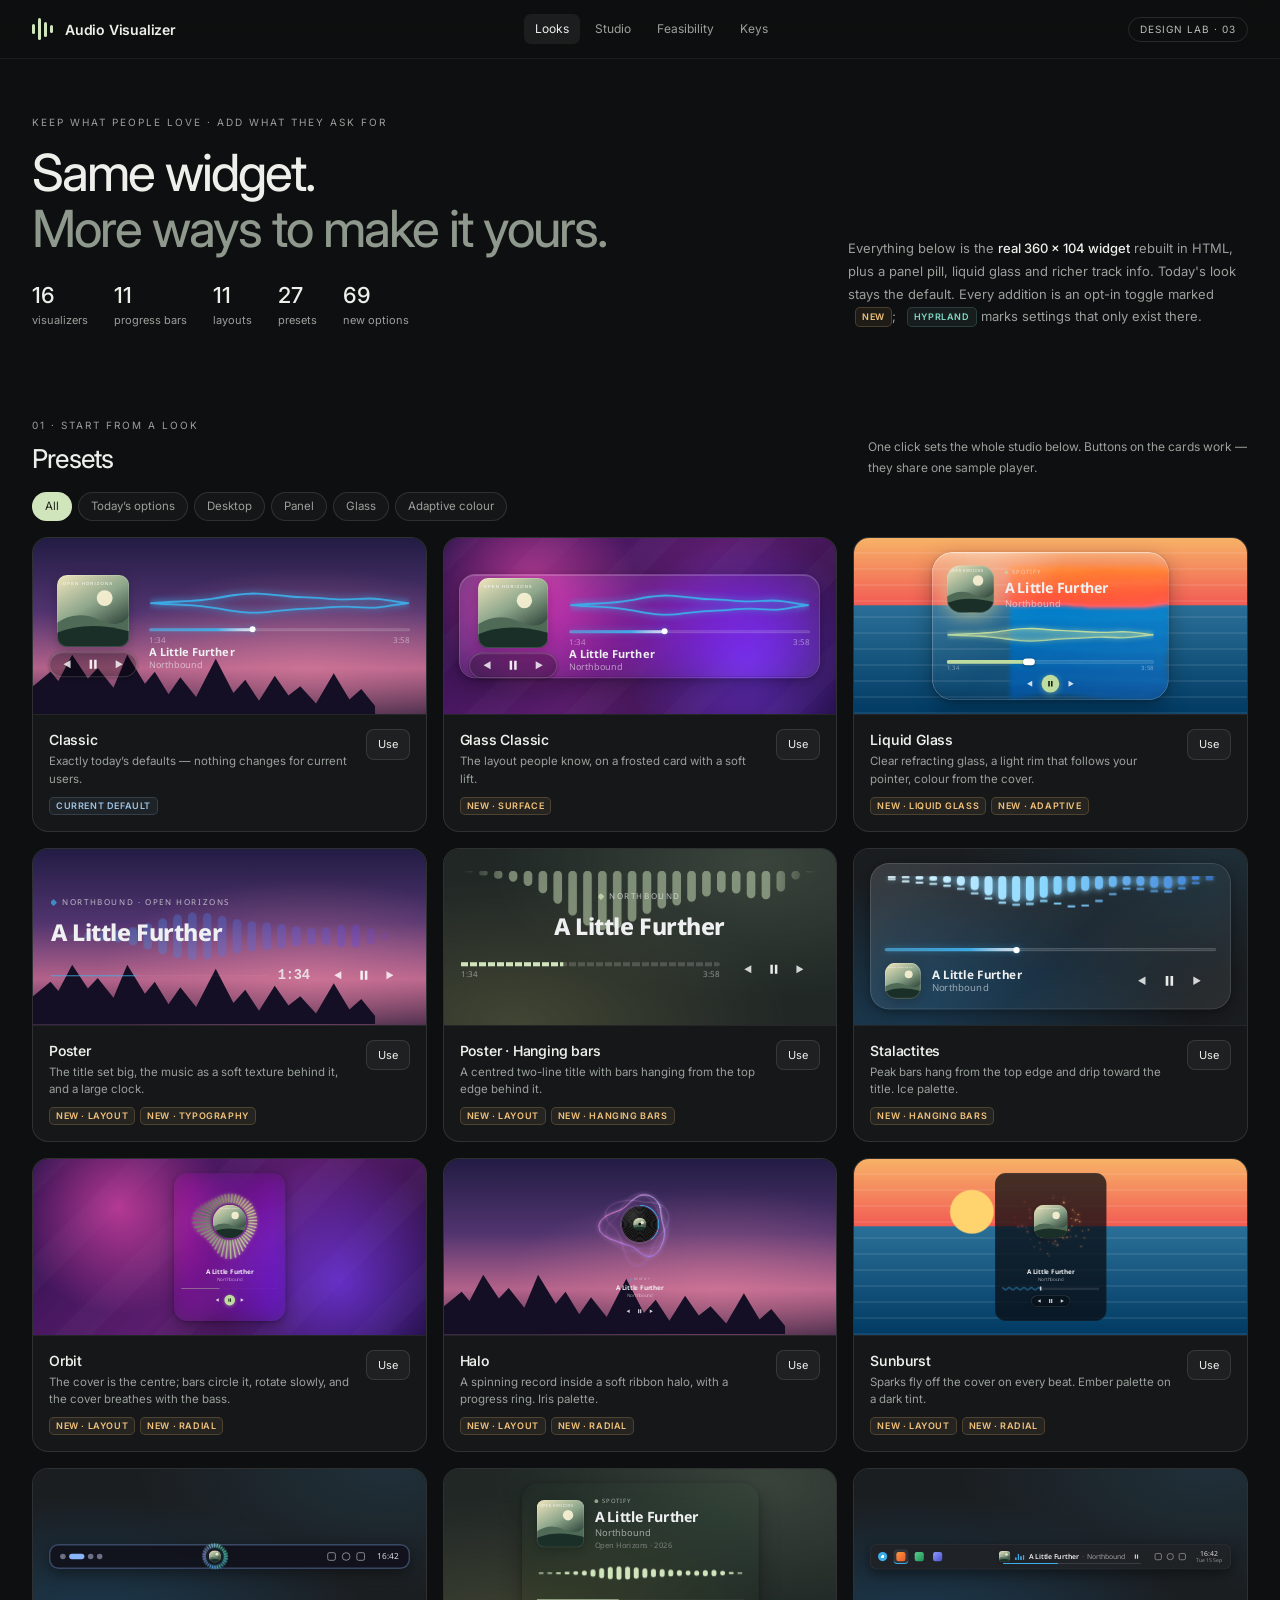
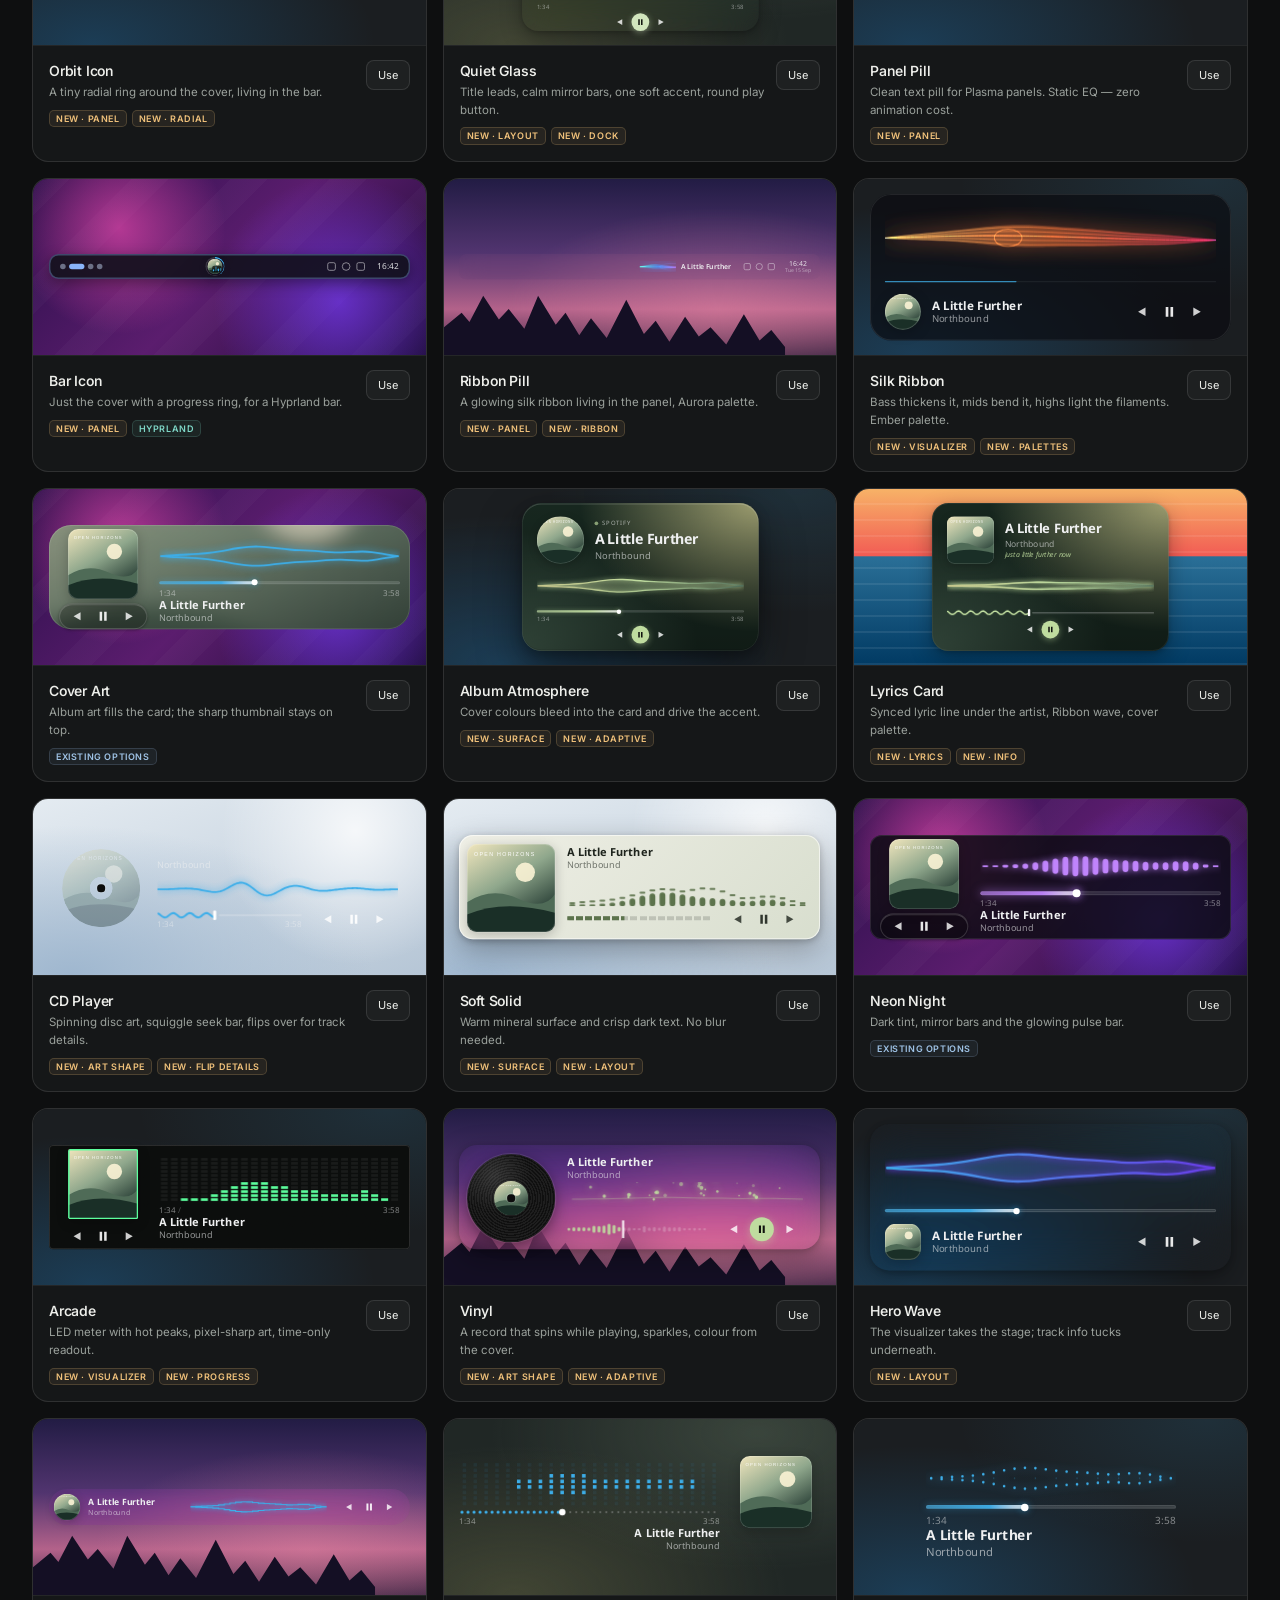
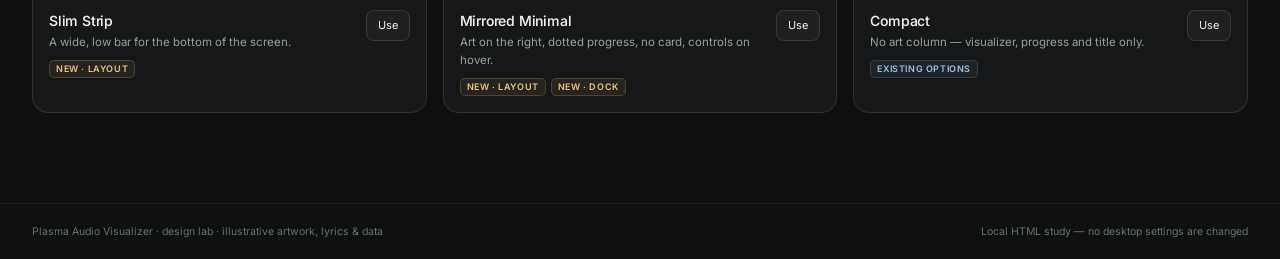
==== docs/index.html @ b2369cf4 "init redesign" ====
<!doctype html>
<html lang="en">
<head>
<meta charset="utf-8">
<meta name="viewport" content="width=device-width, initial-scale=1">
<title>Audio Visualizer — Design Lab</title>
<link rel="preconnect" href="https://fonts.googleapis.com">
<link href="https://fonts.googleapis.com/css2?family=Inter:wght@400;500;600;700&family=Noto+Sans:ital,wght@0,400;0,700;1,400&display=swap" rel="stylesheet">
<style>
:root{
  color-scheme:dark;
  --bg:#0e0f10;--panel:#151718;--sunk:#0f1112;
  --line:#ffffff10;--line2:#ffffff1c;--text:#eeefeb;--muted:#9aa09b;--dim:#6c736d;
  --brand:#d1e5bd;--brand-ink:#1f271a;--new:#f1c27b;--idea:#b9a4ff;
}
*{box-sizing:border-box}
[hidden]{display:none!important}
html{scroll-behavior:smooth}
body{margin:0;background:var(--bg);color:var(--text);font:14px/1.5 Inter,"Segoe UI",system-ui,sans-serif;-webkit-font-smoothing:antialiased}
button,input,select{font:inherit;color:inherit}
button{cursor:pointer}
:focus-visible{outline:2px solid var(--brand);outline-offset:3px}

/* ─── page chrome ─── */
header{position:sticky;top:0;z-index:50;backdrop-filter:blur(14px);background:#0e0f10cc;border-bottom:1px solid var(--line)}
.hwrap{max-width:1440px;margin:auto;padding:14px 32px;display:flex;align-items:center;justify-content:space-between;gap:16px}
.brand{display:flex;align-items:center;gap:12px;font-weight:600;letter-spacing:-.2px}
.mark{display:flex;align-items:center;gap:3px;height:22px}.mark i{width:3px;border-radius:3px;background:var(--brand);animation:mk 1.4s ease-in-out infinite}
.mark i:nth-child(1){height:10px}.mark i:nth-child(2){height:22px;animation-delay:-.3s}.mark i:nth-child(3){height:15px;animation-delay:-.6s}.mark i:nth-child(4){height:8px;animation-delay:-.9s}
@keyframes mk{50%{transform:scaleY(.55)}}
nav.jump{display:flex;gap:4px}
nav.jump a{color:var(--muted);text-decoration:none;font-size:12px;padding:6px 11px;border-radius:7px}
nav.jump a:hover{color:var(--text);background:#ffffff08}
nav.jump a[aria-current=page]{color:var(--text);background:#ffffff10}
.draft{border:1px solid var(--line2);border-radius:20px;padding:4px 11px;color:#b9beb9;font-size:10px;letter-spacing:1px;white-space:nowrap}
main{max-width:1440px;margin:auto;padding:0 32px 40px}
.eyebrow{font-size:10px;letter-spacing:2px;text-transform:uppercase;color:var(--muted)}
.intro{display:flex;justify-content:space-between;align-items:end;gap:40px;padding:56px 0 34px}
h1{font-size:clamp(32px,4vw,52px);font-weight:450;letter-spacing:-2px;line-height:1.1;margin:14px 0 0}
h1 span{color:#8f988c}
.intro p{max-width:400px;color:var(--muted);margin:0;line-height:1.75;font-size:13px}
.intro p b{color:var(--text);font-weight:500}
.stats{display:flex;gap:26px;margin-top:22px;flex-wrap:wrap}
.stats div{font-size:11px;color:var(--muted)}.stats b{display:block;font-size:22px;font-weight:500;color:var(--text);letter-spacing:-.5px}
.sh{display:flex;justify-content:space-between;align-items:end;gap:24px;margin:56px 0 20px}
.sh h2{font-size:26px;font-weight:450;letter-spacing:-.8px;margin:6px 0 0}
.sh p{font-size:12px;color:var(--muted);max-width:380px;margin:0;line-height:1.7}
.new{display:inline-flex;align-items:center;margin-left:7px;padding:1px 6px;border-radius:5px;font-size:9px;font-weight:600;letter-spacing:.6px;text-transform:uppercase;color:var(--new);background:#f1c27b14;border:1px solid #f1c27b33;vertical-align:1px;white-space:nowrap}
.exist{color:#9fc3e6;background:#9fc3e612;border-color:#9fc3e62e}
.hypr{color:#7fd8c8;background:#7fd8c812;border-color:#7fd8c82e}

/* ─── backdrops ─── */
.bd{position:absolute;inset:0;z-index:0;transition:background .4s}
.bd-dusk{background:
  url("data:image/svg+xml,%3Csvg xmlns='http://www.w3.org/2000/svg' viewBox='0 0 400 120' preserveAspectRatio='none'%3E%3Cpath fill='%23140f24' d='M0 120V78l18-22 8 14 14-40 16 36 10-16 16 30 14-50 18 44 10-18 14 34 12-26 16 30 20-58 18 52 12-20 14 32 16-38 14 30 12-14 16 26 18-46 16 40 12-16 14 26V120z'/%3E%3C/svg%3E") bottom/100% 45% no-repeat,
  radial-gradient(ellipse at 70% 75%,#f08aa566,transparent 55%),
  linear-gradient(180deg,#221c44 0%,#51346f 42%,#b3628a 74%,#3b2544 100%)}
.bd-neon{background:radial-gradient(circle at 22% 28%,#ff4fb899,transparent 32%),radial-gradient(circle at 78% 70%,#7a3cffaa,transparent 38%),repeating-linear-gradient(135deg,#ffffff06 0 26px,transparent 26px 70px),linear-gradient(135deg,#2a0f4a,#5b1d6e 50%,#1b0b33)}
.bd-breeze{background:radial-gradient(ellipse at 15% 100%,#1d99f340,transparent 60%),radial-gradient(ellipse at 90% 0%,#3daee91f,transparent 50%),#1b1e21}
.bd-olive{background:radial-gradient(ellipse at 18% 100%,#6c6c4670,transparent 60%),radial-gradient(ellipse at 80% 8%,#64756160,transparent 60%),#202725}
.bd-day{background:radial-gradient(circle at 82% 18%,#ffffffcc,transparent 38%),radial-gradient(ellipse at 10% 100%,#9fb7cf,transparent 60%),linear-gradient(160deg,#e4ebf1,#b6c6d6)}
.bd-sea{background:
  radial-gradient(circle at 30% 30%,#ffd36e 0 7%,transparent 7.5%),
  repeating-linear-gradient(0deg,#ffffff14 0 2px,transparent 2px 16px),
  linear-gradient(180deg,#f7b267 0%,#f25c54 38%,#2a6f97 38.5%,#013a63 100%)}

/* ─── presets ─── */
.filters{display:flex;gap:6px;flex-wrap:wrap;margin:-6px 0 16px}
.filters button{background:#ffffff08;border:1px solid var(--line2);border-radius:20px;padding:5px 12px;font-size:11.5px;color:var(--muted)}
.filters button[aria-pressed=true]{background:var(--brand);color:var(--brand-ink);border-color:transparent}
.presets{display:grid;grid-template-columns:repeat(auto-fill,minmax(300px,1fr));gap:16px}
.pcard{position:relative;border:1px solid var(--line2);border-radius:16px;overflow:hidden;background:var(--panel);transition:transform .2s,border-color .2s,box-shadow .2s}
.pcard:hover{transform:translateY(-2px);border-color:#ffffff30;box-shadow:0 18px 40px #0006}
.pcard.active{border-color:#d1e5bd80;box-shadow:0 0 0 3px #d1e5bd1a}
.pcard .pv{position:relative;height:176px;display:grid;place-items:center;overflow:hidden;cursor:pointer}
.pcard .pv .fit{position:relative;z-index:1}
.pcard .meta{padding:14px 16px 16px;display:flex;justify-content:space-between;gap:12px;align-items:start;border-top:1px solid var(--line)}
.pcard h3{margin:0;font-size:14px;font-weight:550;letter-spacing:-.2px}
.pcard p{margin:3px 0 8px;font-size:11.5px;color:var(--muted);line-height:1.55}
.pcard .tags{display:flex;gap:5px;flex-wrap:wrap}.pcard .tags .new{margin:0}
.use{flex-shrink:0;background:#ffffff0a;border:1px solid var(--line2);border-radius:8px;padding:6px 11px;font-size:11px;color:var(--text)}
.use:hover,.pcard.active .use{background:var(--brand);color:var(--brand-ink);border-color:transparent}

/* ─── studio ─── */
.studio{display:grid;grid-template-columns:minmax(380px,580px) minmax(0,1fr);gap:20px;align-items:start}
.panel{border:1px solid var(--line2);border-radius:18px;background:linear-gradient(180deg,#17191a,#131516);overflow:hidden}
.phead{padding:16px 18px 0;display:flex;gap:10px;align-items:center}
.search{flex:1;display:flex;align-items:center;gap:8px;background:var(--sunk);border:1px solid var(--line2);border-radius:10px;padding:0 11px;height:36px;color:var(--dim)}
.search svg{width:14px;height:14px;fill:none;stroke:currentColor;stroke-width:2}
.search input{flex:1;background:none;border:0;outline:0;font-size:12.5px;color:var(--text);min-width:0}
.search kbd{font:10px Inter,sans-serif;border:1px solid var(--line2);border-radius:4px;padding:1px 5px;color:var(--dim)}
.ghost{background:none;border:1px solid var(--line2);border-radius:10px;height:36px;padding:0 12px;font-size:11.5px;color:var(--muted);white-space:nowrap}
.ghost:hover{color:var(--text);background:#ffffff08}
.tabs{display:flex;gap:2px;padding:12px 12px 0;overflow-x:auto;overflow-y:hidden;border-bottom:1px solid var(--line);scrollbar-width:none;-webkit-mask-image:linear-gradient(90deg,#000 88%,transparent)}
.tabs::-webkit-scrollbar{display:none}
.tabs button{position:relative;display:flex;align-items:center;gap:6px;background:none;border:0;padding:10px 10px 12px;font-size:12.5px;color:var(--muted);white-space:nowrap}
.tabs button svg{width:15px;height:15px;fill:none;stroke:currentColor;stroke-width:1.7;stroke-linecap:round;stroke-linejoin:round}
.tabs button[aria-selected=true]{color:var(--text)}
.tabs button[aria-selected=true]:after{content:"";position:absolute;left:8px;right:8px;bottom:-1px;height:2px;border-radius:2px;background:var(--brand)}
.tabs .dot{width:5px;height:5px;border-radius:50%;background:var(--new);opacity:.85}
.pbody{padding:6px 18px 22px}
.sec{margin-top:18px}
.sec>h4{margin:0 0 8px;font-size:11px;font-weight:600;letter-spacing:1.2px;text-transform:uppercase;color:#aeb5ad}
.card{border:1px solid var(--line);border-radius:14px;background:#ffffff04;padding:2px 14px}
.row{display:flex;align-items:center;justify-content:space-between;gap:10px 18px;flex-wrap:wrap;padding:13px 0;border-top:1px solid var(--line)}
.row.first{border-top:0}
.row.full{display:block}
.row.full .rh{margin-bottom:11px}
.row.disabled{opacity:.4;pointer-events:none}
.rh{flex:1 1 190px;min-width:0}
.rt{font-size:12.5px;font-weight:500}
.rd{font-size:11px;color:var(--muted);margin-top:2px;line-height:1.5}
.rc{flex-shrink:0;display:flex;align-items:center;gap:8px;flex-wrap:wrap;justify-content:flex-end}
.switch{appearance:none;width:36px;height:21px;border-radius:21px;background:#3a3e3b;position:relative;cursor:pointer;flex-shrink:0;margin:0;transition:background .2s;box-shadow:inset 0 1px 2px #0006}
.switch:checked{background:linear-gradient(180deg,#d7eac4,#b8d29f)}
.switch:before{content:"";position:absolute;width:15px;height:15px;left:3px;top:3px;border-radius:50%;background:#f3f5f0;box-shadow:0 1px 3px #0007;transition:transform .2s cubic-bezier(.3,1.4,.6,1)}
.switch:checked:before{transform:translateX(15px);background:#1f271a}
.range{display:flex;align-items:center;gap:10px}
.range input{appearance:none;width:168px;height:4px;border-radius:4px;margin:0;background:linear-gradient(90deg,var(--brand) var(--f,50%),#ffffff1a var(--f,50%));cursor:pointer}
.range input::-webkit-slider-thumb{appearance:none;width:15px;height:15px;border-radius:50%;background:#f4f6f1;box-shadow:0 1px 4px #0008,0 0 0 4px #d1e5bd1f}
.range input::-moz-range-thumb{width:15px;height:15px;border:0;border-radius:50%;background:#f4f6f1;box-shadow:0 1px 4px #0008,0 0 0 4px #d1e5bd1f}
.range output{min-width:54px;text-align:center;font-size:11px;padding:3px 7px;border-radius:6px;background:#ffffff08;border:1px solid var(--line);font-variant-numeric:tabular-nums;color:#cfd6cb}
.seg{display:inline-flex;flex-wrap:wrap;gap:2px;background:var(--sunk);border:1px solid var(--line2);padding:3px;border-radius:9px}
.seg button{background:none;border:0;border-radius:6px;padding:5px 10px;font-size:11.5px;color:var(--muted);white-space:nowrap;display:flex;align-items:center;gap:5px}
.seg button[aria-pressed=true]{background:#2d322b;color:#e6efdf;box-shadow:0 1px 4px #0005,inset 0 1px #ffffff0d}
.seg .new{margin-left:2px;padding:0 4px;font-size:8px}
.chips{display:flex;flex-wrap:wrap;gap:6px}
.chips button{background:var(--sunk);border:1px solid var(--line2);border-radius:20px;padding:5px 11px;font-size:11.5px;color:var(--muted)}
.chips button[aria-pressed=true]{border-color:#d1e5bd88;color:var(--text);background:#1b2019}
.chips button[aria-pressed=true]:before{content:"✓ ";color:var(--brand)}
select.sel{background:var(--sunk);border:1px solid var(--line2);border-radius:8px;padding:7px 10px;font-size:12px;min-width:170px}
.tiles{display:grid;grid-template-columns:repeat(auto-fill,minmax(var(--tw,112px),1fr));gap:8px}
.tile{position:relative;background:var(--sunk);border:1px solid var(--line2);border-radius:12px;padding:6px;text-align:left;color:var(--muted);transition:border-color .15s,transform .15s,background .15s}
.tile:hover{border-color:#ffffff33;transform:translateY(-1px)}
.tile[aria-pressed=true]{border-color:#d1e5bd99;color:var(--text);background:linear-gradient(180deg,#1b2019,#121412);box-shadow:0 0 0 3px #d1e5bd14}
.tile .tpv{position:relative;display:grid;place-items:center;height:50px;border-radius:8px;overflow:hidden;background:radial-gradient(ellipse at 50% 120%,#ffffff0d,transparent 70%),#0a0b0c;margin-bottom:6px}
.tile .tpv>canvas{width:88%;height:36px;display:block}
.tile .tl{display:flex;align-items:center;justify-content:space-between;gap:4px;font-size:11px;padding:0 3px 2px;line-height:1.3}
.tile .tl .new{margin:0;padding:0 4px;font-size:8px}
.tile .tpv svg.diag{width:70%;height:auto}
.diag .f{fill:currentColor;opacity:.85}.diag .f2{fill:currentColor;opacity:.35}.diag .o{fill:none;stroke:currentColor;stroke-width:1.2;opacity:.6}.diag .s{fill:none;stroke:var(--brand);stroke-width:1.6;stroke-linecap:round}
.tile .tpv .pbwrap{width:82%;color:var(--text)}
.tile .tpv .w{position:relative}
.swatches{display:flex;flex-wrap:wrap;gap:7px;align-items:center}
.sw{width:22px;height:22px;border-radius:50%;border:0;padding:0;box-shadow:inset 0 0 0 1px #ffffff26}
.sw[aria-pressed=true]{box-shadow:0 0 0 2px var(--bg),0 0 0 4px #e9efe4}
.swc{position:relative;width:22px;height:22px;border-radius:50%;background:conic-gradient(#f55,#fd5,#5f8,#5df,#85f,#f5c,#f55);overflow:hidden;box-shadow:inset 0 0 0 1px #ffffff40}
.swc input{position:absolute;inset:-6px;opacity:0;cursor:pointer}
.sp{width:74%;height:34px;border-radius:9px;display:block;position:relative;overflow:hidden;border:1px solid #ffffff1f}
.sp-color{background:#0a0b10e6}
.sp-art{background:var(--cover) center/cover}.sp-art:after{content:"";position:absolute;inset:0;backdrop-filter:blur(3px);background:#0005}
.sp-glass{background:linear-gradient(135deg,#ffffff30,#ffffff08 60%,#ffffff14);box-shadow:inset 0 1px #ffffff30}
.sp-liquid{border:0;background:linear-gradient(135deg,#ffffff22,#ffffff05 50%,#ffffff18);box-shadow:inset 0 1px #ffffffaa,inset 0 -1px #ffffff40,inset 1px 0 #ffffff50,inset 0 8px 14px -8px #ffffff60}
.sp-solid{background:linear-gradient(135deg,#eeeee4,#d9dfcf)}
.sp-atmosphere{background:radial-gradient(120% 140% at 100% 0%,#ff3d8baa,transparent 60%),radial-gradient(120% 120% at 0 100%,#5b2cffaa,transparent 60%),#120b2e}
.tpv.onbd{background:linear-gradient(135deg,#5b1d6e,#b3628a)}
.note{display:flex;gap:10px;padding:12px 13px;border-radius:12px;background:#b9a4ff0d;border:1px solid #b9a4ff26;font-size:11.5px;line-height:1.6;color:#cfc6ee}
.note b{color:#fff;font-weight:550}
.note .ok{color:#8fe39a}.note .warn{color:#f1c27b}.note .no{color:#ff8a8a}
.note>i{font-style:normal;font-size:14px}
.note code{font:10.5px ui-monospace,monospace;background:#0006;padding:1px 5px;border-radius:4px}
.plat{display:grid;gap:8px}
.plat>div{display:grid;grid-template-columns:74px 1fr;gap:10px}
.plat span.k{font-size:10px;letter-spacing:1px;text-transform:uppercase;color:#a99bdc;padding-top:2px}
.monitor{position:relative;width:100%;aspect-ratio:16/9;max-width:340px;border-radius:10px;border:6px solid #2a2d2f;border-bottom-width:10px;background:linear-gradient(160deg,#3a2f5e,#b3628a);overflow:hidden}
.monitor .anch{position:absolute;inset:8px;display:grid;grid-template-columns:repeat(3,1fr);grid-template-rows:repeat(3,1fr);gap:4px}
.monitor .anch button{border:1px dashed #ffffff30;background:none;border-radius:6px;display:grid;place-items:center;padding:0}
.monitor .anch button span{width:46%;height:24%;border-radius:4px;background:#ffffff26}
.monitor .anch button[aria-pressed=true]{border-style:solid;border-color:#fff}
.monitor .anch button[aria-pressed=true] span{background:#fff;box-shadow:0 0 10px #fff8}
.diagcard{display:grid;gap:8px}
.check{display:flex;align-items:center;gap:10px;font-size:12px;padding:7px 0;color:var(--muted)}
.check i{width:18px;height:18px;border-radius:50%;display:grid;place-items:center;font-style:normal;font-size:10px;background:#ffffff0d;flex-shrink:0}
.check.ok i{background:#7fd18a22;color:#8fe39a}
.check.ok{color:var(--text)}
.check code{margin-left:auto;font:10.5px ui-monospace,monospace;color:var(--dim)}
.status{display:flex;align-items:center;gap:12px;padding:6px 0 12px}
.livedot{width:10px;height:10px;border-radius:50%;background:#8fe39a;animation:pl 2s infinite;flex-shrink:0}
@keyframes pl{0%{box-shadow:0 0 0 0 #8fe39a88}70%{box-shadow:0 0 0 8px #8fe39a00}100%{box-shadow:0 0 0 0 #8fe39a00}}
.status b{font-weight:500;font-size:12.5px;display:block}.status span{font-size:11px;color:var(--muted)}
.status .ghost{margin-left:auto;height:30px}
.empty-search{padding:30px 0;text-align:center;color:var(--dim);font-size:12px}

/* stage */
.stagecol{position:sticky;top:72px;display:grid;gap:14px}
.stage{position:relative;border:1px solid var(--line2);border-radius:18px;overflow:hidden;height:min(560px,64vh);min-height:380px;isolation:isolate}
.stage .bar{position:absolute;z-index:6;left:12px;right:12px;display:flex;justify-content:space-between;align-items:center;gap:8px;flex-wrap:wrap;pointer-events:none}
.stage .bar>*{pointer-events:auto}
.stage .bar.top{top:12px}.stage .bar.bottom{bottom:12px}
.chip{display:flex;align-items:center;gap:6px;background:#0b0c0dcc;backdrop-filter:blur(12px);border:1px solid #ffffff1f;border-radius:10px;padding:4px;font-size:11px;color:#c9cfc6}
.chip button{background:none;border:0;border-radius:7px;padding:4px 8px;font-size:11px;color:#aab1a7}
.chip button[aria-pressed=true]{background:#ffffff1a;color:#fff}
.chip .bdsw{width:20px;height:20px;padding:0;border-radius:6px;box-shadow:inset 0 0 0 1px #ffffff30;position:relative;overflow:hidden}
.chip .bdsw .bd{border-radius:6px}
.chip .bdsw[aria-pressed=true]{box-shadow:0 0 0 2px #fff}
.chip .acc{width:14px;height:14px;padding:0;border-radius:50%}
.chip .acc[aria-pressed=true]{box-shadow:0 0 0 2px #0b0c0d,0 0 0 3.5px #fff}
.chip select{background:transparent;border:0;font-size:11px;color:#e6ebe3;padding:3px 4px;outline:0}
.chip select option{background:#1a1c1e}
.chip .lbl{padding:0 4px 0 6px;color:#8a9187;font-size:10px;letter-spacing:.5px;text-transform:uppercase}
.scaler{position:absolute;z-index:2;transition:left .35s,top .35s}
.scaled{transform-origin:0 0}
.sizeinfo{font:10px ui-monospace,monospace;color:#e6ebe3b0;background:#0b0c0dcc;border:1px solid #ffffff1a;border-radius:8px;padding:5px 9px;backdrop-filter:blur(10px)}
.hint{position:absolute;z-index:5;left:50%;transform:translateX(-50%);top:54px;font-size:11px;color:#fff;background:#0009;border-radius:20px;padding:4px 11px;backdrop-filter:blur(8px);pointer-events:none;white-space:nowrap}
.lightbox{position:absolute;inset:0;z-index:8;display:grid;place-items:center;background:#000a;backdrop-filter:blur(16px);cursor:zoom-out;animation:fade .25s}
.lightbox div{width:min(58%,300px);aspect-ratio:1;border-radius:14px;background-size:cover;box-shadow:0 30px 80px #000c}
.lightbox p{position:absolute;bottom:60px;margin:0;font-size:13px;color:#fff;text-align:center}
.lightbox p span{display:block;color:#fff9;font-size:11px}
@keyframes fade{from{opacity:0}}
.caption{border:1px solid var(--line2);border-radius:16px;background:var(--panel);padding:14px 16px}
.caption .ct{display:flex;align-items:center;justify-content:space-between;gap:10px;margin-bottom:10px;flex-wrap:wrap}
.caption h3{margin:0;font-size:13px;font-weight:550}
.caption h3 span{color:var(--muted);font-weight:400}
.cfg{display:flex;flex-wrap:wrap;gap:6px;max-height:132px;overflow:auto}
.kv{display:inline-flex;align-items:center;gap:6px;font:11px ui-monospace,SFMono-Regular,monospace;background:var(--sunk);border:1px solid var(--line);border-radius:7px;padding:4px 8px;color:#cdd4c9}
.kv b{font-weight:400;color:#8f968c}
.kv.isnew{border-color:#f1c27b2e;background:#f1c27b08}.kv.isnew b{color:#e3b56d}
.kv.ishypr{border-color:#7fd8c82e;background:#7fd8c808}.kv.ishypr b{color:#7fd8c8}
.cfg .none{font-size:11.5px;color:var(--dim)}
.btnrow{display:flex;gap:6px}
.btnrow button{height:28px;font-size:11px;border-radius:8px}
.primary{background:var(--brand);color:var(--brand-ink);border:0;padding:0 12px;font-weight:550}
.legend{display:flex;gap:14px;flex-wrap:wrap;font-size:11px;color:var(--muted);margin-top:10px}

/* feasibility */
.feas{display:grid;grid-template-columns:repeat(auto-fill,minmax(320px,1fr));gap:14px}
.fcard{border:1px solid var(--line2);border-radius:14px;background:var(--panel);padding:16px}
.fcard h3{margin:0 0 4px;font-size:14px;font-weight:550}
.fcard>p{margin:0 0 12px;font-size:12px;color:var(--muted);line-height:1.6}
.fcard dl{margin:0;display:grid;gap:8px}
.fcard dt{font-size:10px;letter-spacing:1px;text-transform:uppercase;color:var(--dim);display:flex;align-items:center;gap:6px}
.fcard dd{margin:0;font-size:12px;line-height:1.6;color:#d3d9cf}
.lvl{display:inline-block;padding:0 6px;border-radius:4px;font-size:9.5px;font-weight:600;letter-spacing:.5px}
.lvl.y{background:#8fe39a1c;color:#8fe39a}.lvl.p{background:#f1c27b1c;color:#f1c27b}.lvl.n{background:#ff8a8a1c;color:#ff8a8a}
.tablewrap{overflow-x:auto;border:1px solid var(--line2);border-radius:14px;margin-top:26px}
table{width:100%;border-collapse:collapse;font-size:12px;min-width:640px}
th,td{text-align:left;padding:8px 14px;border-bottom:1px solid var(--line)}
th{font-size:10px;letter-spacing:1px;text-transform:uppercase;color:var(--dim);font-weight:500;background:#ffffff04}
td code{font:11.5px ui-monospace,monospace;color:#e3b56d}
td.m{color:var(--muted)}
tr:last-child td{border-bottom:0}
footer{border-top:1px solid var(--line);margin-top:50px;padding:20px 32px;max-width:1440px;margin-left:auto;margin-right:auto;display:flex;justify-content:space-between;gap:20px;color:#69736a;font-size:10.5px}
.toast{position:fixed;left:50%;bottom:24px;transform:translate(-50%,20px);opacity:0;background:#e9efe4;color:#1a2117;border-radius:10px;padding:9px 14px;font-size:12px;font-weight:500;transition:.25s;z-index:99;pointer-events:none;box-shadow:0 10px 30px #0008}
.toast.on{opacity:1;transform:translate(-50%,0)}

/* ═══ THE WIDGET (mirrors VisualizerView.qml) ═══ */
.w{position:relative;width:var(--W);height:var(--H);color:var(--text);font-family:"Noto Sans","Noto Sans UI",Inter,system-ui,sans-serif;border-radius:var(--r);transition:transform .3s cubic-bezier(.2,.8,.2,1),box-shadow .3s;user-select:none;--p:.38}
.w.lift:hover{transform:translateY(-3px) scale(1.01)}
.w.sh-soft{box-shadow:0 10px 30px #0000004d,0 2px 6px #00000033}
.w.sh-lifted{box-shadow:0 24px 60px #00000073,0 6px 16px #00000040}
.w .face{position:absolute;inset:0;border-radius:inherit}
.w .surf{position:absolute;inset:0;border-radius:inherit;overflow:hidden;transition:opacity .2s}
.s-color{background:var(--bgc)}
.s-glass{background:linear-gradient(135deg,#ffffff24,#ffffff08 55%,#ffffff12);backdrop-filter:blur(20px) saturate(1.5);-webkit-backdrop-filter:blur(20px) saturate(1.5)}
.s-solid{background:linear-gradient(135deg,#efefe6,#d8dece)}
.s-atmosphere{background:radial-gradient(130% 150% at 100% 0%,color-mix(in srgb,var(--p1) 75%,transparent),transparent 58%),radial-gradient(120% 130% at 0% 100%,color-mix(in srgb,var(--p2) 80%,transparent),transparent 62%),var(--p3)}
.s-atmosphere:after{content:"";position:absolute;inset:0;background:linear-gradient(180deg,#0000,#0000004d)}
.s-art .cover{position:absolute;inset:-18%;background:var(--cover) center/cover;filter:blur(var(--blur)) saturate(.85)}
.s-art .scrim{position:absolute;inset:0;background:linear-gradient(#000000b8,#000000d9,#000000fa);opacity:var(--dim)}
/* Liquid glass: blur + optional SVG refraction (Chromium) + specular rim that follows the pointer */
.s-liquid{background:linear-gradient(135deg,#ffffff1c,#ffffff04 45%,#ffffff12);backdrop-filter:blur(var(--lgb,3px)) saturate(1.8) brightness(1.06);-webkit-backdrop-filter:blur(var(--lgb,3px)) saturate(1.8) brightness(1.06)}
.s-liquid.refract{backdrop-filter:url(#lgRefract) blur(var(--lgb,3px)) saturate(1.8) brightness(1.06)}
.s-liquid.t-frost{--lgb:14px;background:linear-gradient(135deg,#ffffff2e,#ffffff10 50%,#ffffff22)}
.s-liquid.t-cover{background:linear-gradient(135deg,color-mix(in srgb,var(--p1) 38%,transparent),color-mix(in srgb,var(--p2) 22%,transparent))}
.s-liquid .spec{position:absolute;inset:0;border-radius:inherit;background:radial-gradient(180px circle at var(--mx,22%) var(--my,-10%),#ffffff59,transparent 62%);mix-blend-mode:soft-light;pointer-events:none}
.s-liquid .edge{border:0!important;box-shadow:inset 0 1px 0 #ffffff99,inset 0 -1px 0 #ffffff33,inset 1px 0 0 #ffffff40,inset -1px 0 0 #ffffff26,inset 0 10px 18px -12px #ffffff66,inset 0 -12px 22px -14px #00000040!important}
.w .edge{position:absolute;inset:0;border-radius:inherit;border:1px solid #ffffff1f;pointer-events:none}
.w .edge.hl{box-shadow:inset 0 1px #ffffff2e,inset 0 -1px #00000026}
.s-solid .edge{border-color:#ffffff99}
.w .grain{position:absolute;inset:0;border-radius:inherit;pointer-events:none;opacity:.14;mix-blend-mode:overlay;background:url("data:image/svg+xml,%3Csvg xmlns='http://www.w3.org/2000/svg' width='120' height='120'%3E%3Cfilter id='n'%3E%3CfeTurbulence type='fractalNoise' baseFrequency='.9' numOctaves='2'/%3E%3C/filter%3E%3Crect width='120' height='120' filter='url(%23n)'/%3E%3C/svg%3E")}
.w .bglow{position:absolute;inset:-1px;border-radius:inherit;pointer-events:none;box-shadow:0 0 22px 2px var(--accent),inset 0 0 0 1px var(--accent);opacity:calc(var(--bass,0)*.7)}
.w .L{position:absolute;inset:var(--pad);display:flex;gap:12px;transition:opacity .3s}
.w.dim .L{opacity:.55}
.w .col{flex-direction:column}
.w .rev{flex-direction:row-reverse}
.artcol{display:flex;flex-direction:column;align-items:center;justify-content:center;gap:4px;flex-shrink:0}
.artcol .g2{flex:2}.artcol .g1{flex:1;max-height:10px}
.maincol{flex:1;min-width:0;display:flex;flex-direction:column;justify-content:center}
.wavebox{position:relative;flex:1;min-height:0;max-height:44px;transition:opacity .4s}
.wavebox.faded{opacity:.28}
.wavebox canvas{position:absolute;inset:0;width:100%;height:100%}
.bmsg{position:absolute;inset:0;display:flex;flex-direction:column;align-items:center;justify-content:center;text-align:center;line-height:1.25}
.bmsg span{font-size:10px;opacity:.8}.bmsg code{font:9px ui-monospace,monospace;opacity:.55}

/* artwork */
.artwrap{position:relative;flex-shrink:0;width:var(--a);height:var(--a)}
.art{position:relative;width:var(--a);height:var(--a);flex-shrink:0;border-radius:10px;background:#ffffff0d var(--cover) center/cover;box-shadow:inset 0 0 0 1px #ffffff2e,0 3px 12px #00000038;transition:transform .35s cubic-bezier(.2,.8,.2,1),filter .4s,box-shadow .3s}
.art.b-none{box-shadow:0 3px 12px #00000038}
.art.b-accent{box-shadow:inset 0 0 0 1.5px var(--accent),0 3px 12px #00000038}
.art.sharp{border-radius:2px}
.art.squircle{border-radius:30%}
.art.circle{border-radius:50%}
.art.vinyl,.art.cd{border-radius:50%}
.art.vinyl{background:radial-gradient(circle at 30% 25%,#ffffff1f,transparent 40%),repeating-radial-gradient(circle,#101010 0 1.2px,#1e1e1e 1.2px 2.6px);box-shadow:0 0 0 1px #ffffff1a,0 4px 14px #0006}
.art.vinyl:before{content:"";position:absolute;inset:31%;border-radius:50%;background:var(--cover) center/cover}
.art.vinyl:after,.art.cd:after{content:"";position:absolute;left:46%;top:46%;width:8%;height:8%;border-radius:50%;background:#0c0c0c;box-shadow:0 0 0 1px #ffffff30}
.art.cd{background:radial-gradient(circle,#0000 0 17%,#ffffffcc 17.5% 19%,#0000 19.5%),conic-gradient(from 20deg,#d9e2e8,#f6c6dd,#bfe3f8,#fff3b8,#c9f0d4,#e4d2fb,#d9e2e8);box-shadow:0 0 0 1px #ffffff40,0 4px 14px #0005}
.art.cd:before{content:"";position:absolute;inset:6%;border-radius:50%;background:var(--cover) center/cover;opacity:.35;mix-blend-mode:multiply;-webkit-mask:radial-gradient(circle,#0000 0 20%,#000 21%)}
.art.spin{animation:spin 7s linear infinite}
.art.cd.spin{animation-duration:3s}
@keyframes spin{to{transform:rotate(360deg)}}
.art.glow{box-shadow:0 6px 24px color-mix(in srgb,var(--p1) 70%,transparent),inset 0 0 0 1px #ffffff2e}
.w:hover .art.tilt:not(.spin){transform:perspective(260px) rotateX(9deg) rotateY(-14deg) scale(1.05)}
.art.gray{filter:grayscale(1) brightness(.75)}
.art.reflect{-webkit-box-reflect:below 3px linear-gradient(transparent 55%,#ffffff40)}
.art.zoomable{cursor:zoom-in}
.art.empty{display:grid;place-items:center;background-image:none}
.art.empty:before,.art.empty:after{display:none}
.art.empty svg{width:42%;height:42%;fill:var(--text);opacity:.35}
.art.empty.fb-gradient{background:linear-gradient(135deg,hsl(var(--fh) 70% 60%),hsl(calc(var(--fh) + 60) 70% 35%))}
.art.empty.fb-letters{background:linear-gradient(135deg,#ffffff1f,#ffffff08)}
.art.empty b{font-size:calc(var(--a)*.36);font-weight:700;letter-spacing:-.5px;opacity:.8}
.artwrap .rg{position:absolute;inset:-4px;border-radius:14px;padding:2px;background:conic-gradient(var(--accent) calc(var(--p)*360deg),#ffffff26 0);-webkit-mask:linear-gradient(#000 0 0) content-box,linear-gradient(#000 0 0);-webkit-mask-composite:xor;mask-composite:exclude;pointer-events:none}
.artwrap.round .rg{border-radius:50%}
.artwrap.sq .rg{border-radius:32%}

/* dock */
.dock{display:flex;align-items:center;justify-content:center;gap:2px;height:26px;min-width:88px;padding:0 6px;border-radius:13px;background:var(--dock);border:1px solid #ffffff29;box-shadow:0 1px 3px #0000005a,inset 0 1px #ffffff2e;flex-shrink:0;transition:opacity .25s,transform .25s}
.dock button{width:22px;height:22px;display:grid;place-items:center;background:none;border:0;padding:0;color:var(--control);opacity:.8;transition:transform .13s cubic-bezier(.2,.8,.2,1),opacity .13s}
.dock button:hover{transform:scale(1.08);opacity:1}
.dock button:active{transform:scale(.94)}
.dock button.play{width:26px;opacity:.9}
.dock svg{width:12px;height:12px;fill:currentColor}
.dock button.xs{opacity:.45}.dock button.xs svg{width:10px;height:10px}
.dock button.xs.on{opacity:1;color:var(--accent)}
.dock.bare{background:none;border-color:transparent;box-shadow:none;min-width:0}
.dock.accent{background:none;border-color:transparent;box-shadow:none;gap:5px;min-width:0}
.dock.accent .play{width:24px;height:24px;border-radius:50%;background:var(--accent);color:#11140f;opacity:1;box-shadow:0 2px 8px color-mix(in srgb,var(--accent) 45%,transparent)}
.dock.accent .play svg{width:10px;height:10px}
.dock.hover{opacity:0;transform:translateY(3px)}
.w:hover .dock.hover{opacity:1;transform:none}
.tile .dock.hover{opacity:.55}

/* progress */
.pb{position:relative;height:18px;margin:1px 0;flex-shrink:0;cursor:pointer}
.pb.notimes{height:9px}
.pb .track{position:absolute;left:0;right:0;top:2px;height:3px;border-radius:9px;background:color-mix(in srgb,var(--text) 12%,transparent);box-shadow:inset 0 0 0 1px #ffffff1a;transition:height .15s}
.pb:hover .track{height:5px}
.pb .fill{position:absolute;left:0;top:0;bottom:0;width:calc(var(--p)*100%);border-radius:inherit;overflow:hidden;background:linear-gradient(90deg,color-mix(in srgb,var(--pg1) 62%,transparent),color-mix(in srgb,var(--pg1) 95%,transparent) 65%,color-mix(in srgb,var(--pg2) 82%,transparent));box-shadow:0 0 6px color-mix(in srgb,var(--pg1) 38%,transparent)}
.pb .sweep{position:absolute;top:0;bottom:0;width:40%;left:-40%;opacity:0;background:linear-gradient(90deg,transparent,color-mix(in srgb,var(--control) 78%,transparent),transparent)}
.pb.on .sweep{opacity:.72;animation:sweep 1.73s ease-in-out infinite}
@keyframes sweep{to{left:110%}}
.pb .knob{position:absolute;top:50%;left:clamp(0px,calc(var(--p)*100% - 3px),calc(100% - 6px));width:6px;height:6px;margin-top:-3px;border-radius:50%;background:var(--control);box-shadow:0 0 6px color-mix(in srgb,var(--pg1) 55%,transparent);transition:width .15s,height .15s}
.pb:hover .knob{width:8px;height:8px;margin-top:-4px}
.pb.on .knob{animation:kp 1.4s ease-in-out infinite}
@keyframes kp{50%{transform:scale(1.18)}}
.pb1 .track{top:4px;height:1px;box-shadow:none;background:color-mix(in srgb,var(--text) 6%,transparent)}
.pb1 .fill{background:color-mix(in srgb,var(--pg1) 75%,transparent);box-shadow:none}
.pb1 .knob,.pb1 .sweep,.pb3 .knob,.pb3 .sweep{display:none}
.pb2 .track{height:4px}.pb2:hover .track{height:6px}
.pb2 .fill{box-shadow:0 0 10px color-mix(in srgb,var(--pg1) 65%,transparent)}
.pb2 .knob{width:8px;height:8px;margin-top:-4px;box-shadow:0 0 9px var(--pg1)}
.pb3 .track{height:6px}.pb3:hover .track{height:8px}
.pb canvas{display:none;position:absolute;left:0;right:0;top:1px;height:18px;width:100%}
.pb.pb4{height:28px}.pb.pb4.notimes{height:19px}
.pb4 .track,.pb5 .track,.pb7 .track,.pb9 .track{display:none}
.pb4 canvas,.pb5 canvas,.pb7 canvas{display:block}
.pb5 canvas,.pb7 canvas{height:10px;top:0}
.pb.pb5.notimes,.pb.pb7.notimes{height:11px}
.pb6 .track{height:4px;box-shadow:none;background:repeating-linear-gradient(90deg,color-mix(in srgb,var(--text) 18%,transparent) 0 7px,transparent 7px 9px)}
.pb6 .fill{background:repeating-linear-gradient(90deg,var(--pg1) 0 7px,transparent 7px 9px);box-shadow:none;border-radius:0}
.pb6 .knob,.pb6 .sweep{display:none}
.pb8 .track{height:5px;top:3px}.pb8:hover .track{height:6px}
.pb8 .fill{background:var(--pg1);box-shadow:none}
.pb8 .sweep{display:none}
.pb8 .knob,.pb8:hover .knob{width:16px;height:9px;margin-top:-4.5px;border-radius:6px;background:#fff;box-shadow:0 1px 4px #0006,0 0 0 .5px #0002;left:clamp(0px,calc(var(--p)*100% - 8px),calc(100% - 16px));animation:none}
.pb.pb9{height:12px}
.pb9 .times{position:static;justify-content:flex-start;gap:4px;font-size:9px;opacity:.65}
.pb9 .times span:first-child:after{content:" /";opacity:.6}
.pb9.center .times{justify-content:center}
.pb .times{position:absolute;left:0;right:0;bottom:0;display:flex;justify-content:space-between;font-size:8px;line-height:1;opacity:.5;font-variant-numeric:tabular-nums}
.pb.notimes .times{display:none}
.pb.pb9.notimes .times{display:flex}

/* text */
.texts{min-width:0;display:flex;flex-direction:column}
.texts.center{text-align:center;align-items:center}
.texts.right{text-align:right;align-items:flex-end}
.tt{font-size:var(--ts);font-weight:700;line-height:1.35;white-space:nowrap;overflow:hidden;text-overflow:ellipsis;max-width:100%}
.tt.unknown{font-style:italic;opacity:.75}
.tt.idle{opacity:.55;font-weight:400}
.ta{font-size:calc(var(--ts)*.82);line-height:1.35;opacity:.6;white-space:nowrap;overflow:hidden;text-overflow:ellipsis;max-width:100%}
.ta.hint{font-style:italic}
.tal{font-size:calc(var(--ts)*.72);opacity:.4;white-space:nowrap;overflow:hidden;text-overflow:ellipsis;max-width:100%;margin-top:1px}
.ly{font-size:calc(var(--ts)*.78);font-style:italic;color:var(--accent);opacity:.9;white-space:nowrap;overflow:hidden;text-overflow:ellipsis;max-width:100%;margin-top:1px;transition:opacity .3s}
.src{display:flex;align-items:center;gap:5px;font-size:7px;letter-spacing:1.3px;text-transform:uppercase;opacity:.65;margin-bottom:3px}
.src i{width:5px;height:5px;border-radius:50%;background:var(--accent)}
.src button{background:#ffffff1a;border:0;border-radius:6px;padding:0 5px;font:inherit;letter-spacing:.5px;color:inherit;cursor:pointer}
.tt.marq{text-overflow:clip;-webkit-mask-image:linear-gradient(90deg,transparent,#000 6%,#000 90%,transparent)}
.tt.marq .mi{display:inline-block;animation:marq 14s linear infinite}
.tt.marq .mi span{padding-right:40px}
@keyframes marq{0%,12%{transform:translateX(0)}100%{transform:translateX(-50%)}}
.L-stacked .texts .tt{font-size:calc(var(--ts)*1.6);letter-spacing:-.3px}
.L-stacked .texts .ta{font-size:calc(var(--ts)*1.05)}
.L-stacked .texts .tal,.L-stacked .texts .ly{font-size:calc(var(--ts)*.85)}
.L-stacked .wavebox{max-height:40px;flex:none;height:40px}
.L-stacked .src{font-size:8px}
.w .top{display:flex;gap:14px;align-items:center}
.w .top .texts{flex:1}
.w .center{display:flex;justify-content:center}
.w .mid{display:flex;gap:10px;align-items:center}
.w .mid .texts{flex:1}
.L-hero .wavebox{max-height:none;flex:1}
.L-inline .pbrow{display:flex;align-items:center;gap:8px}
.L-inline .pbrow .pb{flex:1}
.L-inline .wavebox{max-height:34px}
.L-strip .L{align-items:center;gap:10px}
.L-strip .texts{width:120px;flex-shrink:0}
.L-strip .wavebox{flex:1;height:30px;max-height:30px}
.w .ghostw{position:absolute;inset:0;border:1px dashed #ffffff55;border-radius:var(--r);display:grid;place-items:center;text-align:center;font:11px Inter,sans-serif;color:#ffffffaa;background:#00000022;padding:8px}
.vol{position:absolute;right:-18px;top:8%;bottom:8%;width:6px;border-radius:6px;background:#0007;box-shadow:inset 0 0 0 1px #ffffff26;overflow:hidden;opacity:0;transition:opacity .25s}
.vol i{position:absolute;left:0;right:0;bottom:0;height:calc(var(--v)*100%);background:var(--accent)}
.vol.on{opacity:1}

/* hover details */
.hc{position:absolute;z-index:4;left:0;top:calc(100% + 10px);width:max(100%,250px);padding:12px;border-radius:14px;background:#16181acc;backdrop-filter:blur(22px) saturate(1.4);border:1px solid #ffffff21;box-shadow:0 18px 40px #0007;color:#eef0ec;font-family:"Noto Sans",Inter,sans-serif;opacity:0;transform:translateY(-6px);pointer-events:none;transition:opacity .22s,transform .22s}
.w:hover>.hc,.hc.pin{opacity:1;transform:none}
.hc.above{top:auto;bottom:calc(100% + 10px);transform:translateY(6px)}
.hc.drawer{top:calc(100% - 14px);border-top-left-radius:0;border-top-right-radius:0;padding-top:20px;z-index:-1;transform:translateY(-14px)}
.hc-head{display:flex;gap:10px;align-items:center;margin-bottom:9px}
.hc-head .art{--a:40px}
.hc-head b{display:block;font-size:12px;line-height:1.3}
.hc-head span{font-size:10.5px;opacity:.6}
.hc dl{margin:0;display:grid;grid-template-columns:auto 1fr;gap:4px 12px;font-size:10.5px}
.hc dt{opacity:.5}.hc dd{margin:0;text-align:right;white-space:nowrap;overflow:hidden;text-overflow:ellipsis}
.hc .vb{display:inline-block;width:60px;height:4px;border-radius:4px;background:#ffffff26;vertical-align:middle;position:relative;overflow:hidden}
.hc .vb i{position:absolute;inset:0 auto 0 0;width:calc(var(--v)*100%);background:var(--accent)}
/* Each face turns on its own and they swap at the halfway point: backface-visibility is
   unreliable once a face contains backdrop-filter or canvases. */
.w.flip .flipin{position:absolute;inset:0;border-radius:inherit}
.w.flip .face{transition:transform .6s cubic-bezier(.45,.05,.35,1),opacity 0s linear .3s}
.w.flip .back{transform:perspective(900px) rotateY(180deg);opacity:0;pointer-events:none}
.w.flip:hover .front{transform:perspective(900px) rotateY(-180deg);opacity:0;pointer-events:none}
.w.flip:hover .back{transform:perspective(900px) rotateY(0deg);opacity:1;pointer-events:auto}
.back .bk{position:absolute;inset:10px 12px;display:flex;gap:12px;align-items:center}
.back .bk .art{--a:62px}
.back dl{flex:1;margin:0;display:grid;grid-template-columns:auto 1fr;gap:1px 10px;font-size:9px;min-width:0}
.back dt{opacity:.5}.back dd{margin:0;white-space:nowrap;overflow:hidden;text-overflow:ellipsis}
.back .bt{grid-column:1/-1;font-size:11px;font-weight:700;margin-bottom:2px;white-space:nowrap;overflow:hidden;text-overflow:ellipsis}

/* orbit: the cover is the centre, the visualizer circles it */
.L-orbit .L{align-items:center}
.orbit{position:relative;flex-shrink:0;display:grid;place-items:center}
.orbit>canvas{position:absolute;inset:0;width:100%;height:100%}
.orbit>.art,.orbit>.artwrap{position:relative;z-index:1;transition:transform .09s linear}
.orbit.pulse>.art,.orbit.pulse>.artwrap{transform:scale(calc(1 + var(--bass,0)*.07))}
.L-orbit .texts{align-items:center;text-align:center;width:100%}
.L-orbit .tt{font-size:calc(var(--ts)*1.3)}
.L-orbit .ta{font-size:calc(var(--ts)*.95)}
.L-orbit .pbx{width:100%}
.tile .tpv>canvas.orb{grid-area:1/1;width:48px;height:48px}
.tpv .orb+.art{grid-area:1/1}
.picon{position:relative;width:26px;height:26px;display:grid;place-items:center}
.picon>canvas{position:absolute;left:-7px;top:-7px;width:40px;height:40px}

/* poster layout: big typographic title, visualizer as a texture behind it, large clock */
.po{gap:2px;justify-content:flex-end}
.po>*{position:relative}
.po>.po-viz{position:absolute;inset:0;max-height:none;flex:none;opacity:var(--pvo,.35);pointer-events:none;-webkit-mask-image:linear-gradient(90deg,transparent,#000 14%,#000 86%,transparent);mask-image:linear-gradient(90deg,transparent,#000 14%,#000 86%,transparent)}
.po.center{align-items:center;text-align:center}
.po-meta{display:flex;align-items:center;gap:6px;max-width:100%;font-size:8px;letter-spacing:1.6px;text-transform:uppercase;opacity:.72;white-space:nowrap;overflow:hidden}
.po-meta i{width:5px;height:5px;border-radius:1px;background:var(--accent);flex-shrink:0;transform:rotate(45deg)}
.po-meta.hint{font-style:italic}
.po-title{max-width:100%;font-size:calc(var(--ts)*2.1);font-weight:800;letter-spacing:-.02em;line-height:1.08;overflow:hidden;display:-webkit-box;-webkit-box-orient:vertical;-webkit-line-clamp:var(--pl,1);word-break:break-word}
.po-title.unknown{font-style:italic;opacity:.75}
.po-title.idle{opacity:.55;font-weight:400}
.po-foot{display:flex;align-items:center;gap:10px;width:100%;margin-top:5px}
.po-foot .pb{flex:1}
.po-clock{font:600 calc(var(--ts)*1.25) ui-monospace,"JetBrains Mono","Noto Sans Mono",monospace;font-variant-numeric:tabular-nums;opacity:.85;letter-spacing:-.02em}
/* bars that hang from the top edge */
.wavebox.dir-down canvas{transform:scaleY(-1)}
#panel.dir-down .tpv>canvas[data-c=wave][data-i="1"],#panel.dir-down .tpv>canvas[data-c=wave][data-i="6"],#panel.dir-down .tpv>canvas[data-c=wave][data-i="7"],#panel.dir-down .tpv>canvas[data-c=wave][data-i="8"]{transform:scaleY(-1)}
/* preset picker inside settings */
.pp-top{display:flex;justify-content:space-between;align-items:center;gap:10px;flex-wrap:wrap;margin-bottom:10px}
.pp-grid{display:grid;grid-template-columns:repeat(auto-fill,minmax(150px,1fr));gap:8px}
.pp{position:relative;background:var(--sunk);border:1px solid var(--line2);border-radius:12px;padding:6px;color:var(--muted);cursor:pointer;transition:border-color .15s,transform .15s}
.pp:hover{border-color:#ffffff33;transform:translateY(-1px)}
.pp[aria-pressed=true]{border-color:#d1e5bd99;color:var(--text);box-shadow:0 0 0 3px #d1e5bd14}
.pp .ppv{position:relative;height:68px;border-radius:8px;overflow:hidden;display:grid;place-items:center;margin-bottom:6px}
.pp .ppv .fit{position:relative;z-index:1}
.pp .w{pointer-events:none}
.pp .tl{display:flex;justify-content:space-between;align-items:center;gap:4px;font-size:11px;padding:0 3px 2px}
.pp .tl .new{margin:0;padding:0 4px;font-size:8px}
.pp .del{position:absolute;top:9px;right:9px;z-index:3;width:20px;height:20px;border-radius:50%;border:0;background:#000b;color:#fff;font-size:12px;line-height:1;display:none}
.pp:hover .del,.pp:focus-within .del{display:block}
.keep{display:flex;align-items:center;gap:8px;font-size:11.5px;color:var(--muted);cursor:pointer}
.saverow{display:flex;gap:8px;margin-top:10px;flex-wrap:wrap}
.saverow input{flex:1;min-width:140px;background:var(--sunk);border:1px solid var(--line2);border-radius:8px;padding:7px 10px;font-size:12px}
.saverow .primary{height:32px;border-radius:8px}
.saverow .ghost{height:30px}
textarea.sel{resize:none;min-width:170px;line-height:1.35;background:var(--sunk);border:1px solid var(--line2);border-radius:8px;padding:7px 10px;font:12px Inter,"Segoe UI",sans-serif;color:var(--text);outline:0}
textarea.sel:focus{border-color:#d1e5bd66}
/* refraction is tuned for full size; at thumbnail scale it turns into blobs */
.pp .s-liquid,.pp .s-liquid.refract,.pp .s-glass{backdrop-filter:none;-webkit-backdrop-filter:none;background-color:#ffffff1f}

/* panel pill */
.w.L-pill,.w.L-pillicon{width:auto;max-width:var(--W);height:var(--H)}
.w.L-pill .L,.w.L-pillicon .L{position:relative;inset:auto;height:100%;align-items:center;gap:8px;padding:0 10px 0 5px}
.w.L-pillicon .L{padding:0 4px;gap:4px}
.w.L-pill.nobg:hover,.w.L-pillicon.nobg:hover{background:#ffffff14}
.w.L-pill .art{--a:20px;border-radius:6px}.w.L-pill .art.circle,.w.L-pill .art.vinyl,.w.L-pill .art.cd{border-radius:50%}
.w.L-pillicon .art{--a:22px}
.w.L-pill .artwrap .rg,.w.L-pillicon .artwrap .rg{inset:-3px;padding:1.5px}
.ptxt{display:flex;align-items:baseline;gap:5px;min-width:0;font-size:12px;white-space:nowrap}
.ptxt .pt{font-weight:600;overflow:hidden;text-overflow:ellipsis;min-width:0}
.ptxt .pa{opacity:.6;overflow:hidden;text-overflow:ellipsis;min-width:0;flex-shrink:1}
.ptxt .psep{opacity:.35}
.eq{display:flex;align-items:flex-end;gap:2px;height:12px;flex-shrink:0}
.eq i{width:2.5px;border-radius:2px;background:var(--accent);height:40%}
.eq i:nth-child(2){height:95%}.eq i:nth-child(3){height:60%}.eq i:nth-child(4){height:78%}
.eq.live i{animation:eq .9s ease-in-out infinite alternate}
.eq.live i:nth-child(2){animation-duration:.7s}.eq.live i:nth-child(3){animation-duration:1.1s}.eq.live i:nth-child(4){animation-duration:.8s}
@keyframes eq{0%{height:25%}100%{height:100%}}
.eq.paused i{height:25%!important;opacity:.5}
.L-pillicon .eq{position:absolute;right:1px;bottom:3px;height:9px;padding:1px;border-radius:3px;background:#000a}
.L-pillicon .eq i{width:1.5px}
.pctl{display:flex;gap:0;margin-left:2px}
.pctl button{width:20px;height:20px;border:0;background:none;padding:0;display:grid;place-items:center;color:var(--control);opacity:.8;border-radius:50%}
.pctl button:hover{background:#ffffff1a;opacity:1}
.pctl svg{width:10px;height:10px;fill:currentColor}
.pline{position:absolute;left:12px;right:12px;bottom:2px;height:2px;border-radius:2px;background:#ffffff1f;overflow:hidden;pointer-events:none}
.pline i{position:absolute;inset:0 auto 0 0;width:calc(var(--p)*100%);background:var(--accent)}
.pmock{position:relative;display:flex;align-items:center;gap:6px;padding:0 8px;color:#eff0f1;font:12px "Noto Sans",Inter,sans-serif}
.pm-kde{border-radius:12px;background:#202326e0;border:1px solid #ffffff14;box-shadow:0 8px 24px #0007;backdrop-filter:blur(20px)}
.pm-hypr{border-radius:14px;background:#11111be6;border:2px solid #89b4fa55;box-shadow:0 6px 20px #0006}
.pm-ico{width:26px;height:26px;border-radius:7px;display:grid;place-items:center;flex-shrink:0}
.pm-ico i{width:16px;height:16px;border-radius:4px;display:block}
.pm-kde .pm-ico.act{background:#ffffff14;box-shadow:inset 0 -2px #3daee9}
.pm-ws{display:flex;gap:5px;align-items:center;padding:0 6px}
.pm-ws i{width:8px;height:8px;border-radius:50%;background:#6c7086}
.pm-ws i.on{width:22px;border-radius:5px;background:#89b4fa}
.pm-sp{flex:1}
.pm-clock{font-size:12px;padding:0 6px;opacity:.9;white-space:nowrap;text-align:center;line-height:1.15}
.pm-clock small{display:block;font-size:9px;opacity:.6}
.pm-tray{display:flex;gap:9px;padding:0 6px;opacity:.75}
.pm-tray i{width:12px;height:12px;border-radius:3px;border:1.5px solid #eff0f1}
.slot{position:relative;display:flex;align-items:center;flex-shrink:0}
.popup{position:absolute;right:50%;transform:translateX(50%);z-index:5;animation:pop .28s cubic-bezier(.2,1.2,.4,1)}
.pm-kde .popup{bottom:calc(100% + 14px)}
.pm-hypr .popup{top:calc(100% + 12px)}
@keyframes pop{from{opacity:0;transform:translateX(50%) scale(.94)}}

@media (max-width:1100px){
  .studio{grid-template-columns:1fr}
  .stagecol{position:sticky;top:58px;z-index:20}
  .stage{height:320px;min-height:0}
  .caption{display:none}
}
@media (max-width:760px){
  .hwrap{padding:12px 16px}nav.jump{display:none}
  main{padding:0 16px 30px}
  .intro{display:block;padding:34px 0 20px}.intro p{margin-top:16px;max-width:none}
  .sh{display:block}.sh p{margin-top:8px}
  .presets,.feas{grid-template-columns:1fr}
  .row{flex-wrap:wrap}.range input{width:130px}
  .stage{height:280px}
  .stage .bar.bottom .sizeinfo,.stage .bar .lbl{display:none}
  footer{flex-direction:column}
}
.rm .art.spin,.rm .pb .sweep,.rm .pb .knob,.rm .tt.marq .mi,.rm .eq.live i,.rm .mark i{animation:none!important}
@media (prefers-reduced-motion:reduce){*{animation:none!important;transition:none!important}}
</style>
</head>
<body>
<svg width="0" height="0" style="position:absolute" aria-hidden="true"><filter id="lgRefract" x="0" y="0" width="100%" height="100%" color-interpolation-filters="sRGB"><feTurbulence type="fractalNoise" baseFrequency="0.006 0.011" numOctaves="2" seed="4" result="n"/><feGaussianBlur in="n" stdDeviation="2.5" result="nb"/><feDisplacementMap id="lgMap" in="SourceGraphic" in2="nb" scale="36" xChannelSelector="R" yChannelSelector="G"/></filter></svg>
<header><div class="hwrap">
  <div class="brand"><span class="mark" aria-hidden="true"><i></i><i></i><i></i><i></i></span>Audio Visualizer</div>
  <nav class="jump"><a href="#" data-page="looks" aria-current="page">Looks</a><a href="#" data-page="studio">Studio</a><a href="#" data-page="ideas">Feasibility</a><a href="#" data-page="plan">Keys</a></nav>
  <span class="draft">DESIGN LAB · 03</span>
</div></header>

<main>
<div data-page="looks">
<section class="intro">
  <div><div class="eyebrow">Keep what people love · add what they ask for</div>
  <h1>Same widget.<br><span>More ways to make it yours.</span></h1>
  <div class="stats" id="stats"></div></div>
  <p>Everything below is the <b>real 360 × 104 widget</b> rebuilt in HTML, plus a panel pill, liquid glass and richer track info. Today's look stays the default. Every addition is an opt-in toggle marked <span class="new">New</span>; <span class="new hypr">Hyprland</span> marks settings that only exist there.</p>
</section>

<div class="sh" id="looks"><div><div class="eyebrow">01 · Start from a look</div><h2>Presets</h2></div><p>One click sets the whole studio below. Buttons on the cards work — they share one sample player.</p></div>
<div class="filters" id="filters"></div>
<section class="presets" id="presets" aria-label="Preset looks"></section>
</div>

<div data-page="studio" hidden>
<div class="sh" id="studio"><div><div class="eyebrow">02 · Tune every detail</div><h2>Settings that preview as you go</h2></div><p>Tabs, search, visual pickers, and the widget always in view — on a desktop, a Plasma panel, or a Hyprland bar.</p></div>
<section class="studio">
  <div class="panel" id="panel">
    <div class="phead">
      <label class="search"><svg viewBox="0 0 24 24"><circle cx="11" cy="11" r="7"/><path d="m20 20-3.5-3.5"/></svg><input id="search" type="search" placeholder="Search settings…" aria-label="Search settings"><kbd>/</kbd></label>
      <button class="ghost" id="shuffle" title="Random combination">Surprise me</button>
    </div>
    <div class="tabs" role="tablist" id="tabs"></div>
    <div class="pbody" id="pbody"></div>
  </div>

  <div class="stagecol">
    <div class="stage" id="stage">
      <div class="bd bd-dusk" id="stageBd"></div>
      <div class="bar top">
        <div class="chip" id="bdPicker"><span class="lbl">Wallpaper</span></div>
        <div class="chip" id="envPicker"><button data-env="kde" aria-pressed="true">Plasma</button><button data-env="hypr">Hyprland</button></div>
        <div class="chip"><span class="lbl">State</span><select id="statusSel" aria-label="Widget state">
          <option value="normal">Playing</option><option value="paused">Paused</option><option value="long">Long title</option><option value="nometa">No metadata</option><option value="idle">Nothing playing</option><option value="backend">cava missing</option>
        </select></div>
      </div>
      <div class="hint" id="hint" hidden></div>
      <div class="scaler" id="scaler"><div class="scaled" id="mainWidget"></div></div>
      <div class="lightbox" id="lightbox" hidden></div>
      <div class="bar bottom">
        <div class="chip" id="accentPicker"><span class="lbl">Accent</span></div>
        <span class="sizeinfo" id="sizeInfo"></span>
        <div class="chip" id="zoomPicker"><button data-z="1">1×</button><button data-z="2">2×</button><button data-z="fit" aria-pressed="true">Fit</button></div>
      </div>
    </div>
    <div class="caption">
      <div class="ct"><h3 id="cfgTitle">Changed settings</h3><div class="btnrow"><button class="ghost" id="resetAll">Reset to defaults</button><button class="primary" id="copyCfg">Copy config</button></div></div>
      <div class="cfg" id="cfg"></div>
      <div class="legend"><span><span class="kv" style="padding:1px 6px">key</span> existing main.xml</span><span><span class="kv isnew" style="padding:1px 6px"><b>key</b></span> proposed</span><span><span class="kv ishypr" style="padding:1px 6px"><b>key</b></span> Hyprland shell</span></div>
    </div>
  </div>
</section>
</div>

<div data-page="ideas" hidden>
<div class="sh" id="ideas"><div><div class="eyebrow">03 · Can the real widget do this?</div><h2>Feasibility on Plasma &amp; Hyprland</h2></div><p>HTML can fake almost anything. This is what QML, KWin and Hyprland can actually ship — and what it costs.</p></div>
<section class="feas" id="feas"></section>
</div>

<div data-page="plan" hidden>
<div class="sh" id="plan"><div><div class="eyebrow">04 · How this lands in the widget</div><h2>Proposed config keys</h2></div><p>Nothing existing is renamed or removed. New keys default to today's behaviour, so an upgrade changes nothing on anyone's desktop.</p></div>
<div class="tablewrap"><table><thead><tr><th>Proposed key</th><th>Type</th><th>Default</th><th>Values / purpose</th></tr></thead><tbody id="keyTable"></tbody></table></div>
</div>

</main>
<footer><span>Plasma Audio Visualizer · design lab · illustrative artwork, lyrics &amp; data</span><span>Local HTML study — no desktop settings are changed</span></footer>


<div class="toast" id="toast" role="status" aria-live="polite"></div>

<script>
'use strict';
const $ = (s, r = document) => r.querySelector(s);
const $$ = (s, r = document) => [...r.querySelectorAll(s)];

/* ─── page tab switcher ─── */
(function() {
  const pages = $$('main div[data-page]');
  const navLinks = $$('nav.jump a[data-page]');
  function showPage(id) {
    pages.forEach(p => { p.hidden = p.dataset.page !== id; });
    navLinks.forEach(a => {
      if (a.dataset.page === id) a.setAttribute('aria-current', 'page');
      else a.removeAttribute('aria-current');
    });
    window.scrollTo(0, 0);
  }
  window.showPage = showPage;
  navLinks.forEach(a => {
    a.addEventListener('click', e => { e.preventDefault(); showPage(a.dataset.page); });
  });
})();

/* ─── config model ─────────────────────────────────────────────── */
// Mirrors package/contents/config/main.xml exactly.
const EXISTING = {
  visualizerType: 0, progressBarStyle: 0, numBars: 24, sensitivity: 100, framerate: 30, noiseReduction: 0.77,
  inputMethod: 'auto', showMpris: true, alwaysVisible: true, useSystemAccent: true, customColor: '#a855f7',
  lineWidth: 1.8, fillWave: false, showBg: false, bgColor: '#0a0b10', bgRadius: 12, glowWave: true,
  useSystemText: true, customTextColor: '#ffffff', useSystemControls: true, customControlColor: '#ffffff',
  useSystemDockBg: true, customDockBgColor: '#ffffff', artBg: false, artBgDim: 0.5, artBgBlur: 0.22,
  artBgTransparency: 1.0, showArtThumb: true, artBgKeepThumb: false,
};
// Hyprland-only keys from hyprland/AudioVisualizerShell.qml.
const HYPR = { monitor: '', verticalPosition: 0.60, desktopLayer: true, pauseWhenCovered: true };
const PROPOSED = {
  layoutMode:        { def: 'classic', type: 'String', vals: 'classic · mirrored · inline · hero · stacked · strip · orbit · poster · pill · pillicon  (compact = showMpris off)' },
  orbitStyle:        { def: 'bars', type: 'String', vals: 'Orbit layout: bars · wave · dots · ribbon · sparks around the cover' },
  orbitReach:        { def: 1.0, type: 'Double', vals: 'How far the ring reaches out (50–130 %)' },
  orbitRotate:       { def: true, type: 'Bool', vals: 'Ring slowly rotates while playing' },
  orbitCoverPulse:   { def: true, type: 'Bool', vals: 'Cover breathes with the bass' },
  vizDirection:      { def: 'up', type: 'String', vals: 'up (bars rise, today) · down (bars hang from the top edge)' },
  posterAlign:       { def: 'left', type: 'String', vals: 'Poster layout: left · center' },
  posterLines:       { def: 1, type: 'Int', vals: 'Poster layout: title lines, 1–2' },
  posterVizBehind:   { def: true, type: 'Bool', vals: 'Poster layout: visualizer as a soft texture behind the title' },
  posterVizOpacity:  { def: 0.35, type: 'Double', vals: 'Poster layout: texture strength' },
  posterClock:       { def: true, type: 'Bool', vals: 'Poster layout: large elapsed-time clock' },
  userPresets:       { def: '', type: 'String', vals: 'Saved looks as JSON: name + changed keys (placement excluded)' },
  autoPillInPanel: { def: true, type: 'Bool', vals: 'Plasma: use the pill automatically when placed in a panel (compactRepresentation)' },
  pillContent:       { def: 'title-artist', type: 'String', vals: 'title · title-artist · artist-title' },
  pillArt:           { def: true, type: 'Bool', vals: 'Cover thumbnail in the pill' },
  pillEq:            { def: 'static', type: 'String', vals: 'off · static · live — static costs no frames at all' },
  pillProgress:      { def: 'off', type: 'String', vals: 'off · underline · ring (around the cover)' },
  pillControls:      { def: 'none', type: 'String', vals: 'none · play · all' },
  pillMaxWidth:      { def: 300, type: 'Int', vals: 'Maximum pill width in px; text elides' },
  pillClick:         { def: 'popup', type: 'String', vals: 'popup (full card) · toggle (play/pause)' },
  surfaceStyle:      { def: 'color', type: 'String', vals: 'color · glass · liquid · solid · atmosphere  (album cover = artBg)' },
  glassTint:         { def: 'clear', type: 'String', vals: 'clear · frost · cover — liquid glass tint' },
  glassRefraction:   { def: 0.45, type: 'Double', vals: 'Edge refraction strength (needs wallpaper sampling / compositor)' },
  glassSpecular:     { def: true, type: 'Bool', vals: 'Specular light follows the pointer' },
  cardShadow:        { def: 'none', type: 'String', vals: 'none · soft · lifted' },
  edgeHighlight:     { def: false, type: 'Bool', vals: 'Inner top light on the card edge' },
  grain:             { def: false, type: 'Bool', vals: 'Subtle film grain on the card' },
  bassPulse:         { def: false, type: 'Bool', vals: 'Card edge glows on bass hits' },
  artShape:          { def: 'rounded', type: 'String', vals: 'sharp · rounded · squircle · circle · vinyl · cd' },
  artScale:          { def: 100, type: 'Int', vals: 'Cover size in % of the layout default (capped by height)' },
  artBorder:         { def: 'subtle', type: 'String', vals: 'none · subtle · accent' },
  artGlow:           { def: false, type: 'Bool', vals: 'Coloured shadow sampled from the cover' },
  artTilt:           { def: false, type: 'Bool', vals: '3D tilt on hover' },
  artReflect:        { def: false, type: 'Bool', vals: 'Mirror reflection under the cover' },
  artGrayPaused:     { def: false, type: 'Bool', vals: 'Desaturate the cover while paused' },
  artFallback:       { def: 'icon', type: 'String', vals: 'icon · gradient · letters — when a track has no cover' },
  artClick:          { def: 'none', type: 'String', vals: 'none · zoom (big cover) · raise (focus the player)' },
  vizColorMode:      { def: 'solid', type: 'String', vals: 'solid · gradient · cover · palette · rainbow' },
  vizPalette:        { def: 'aurora', type: 'String', vals: 'aurora · ember · ice · grove · iris · coral (curated, bounded hues)' },
  hueReactive:       { def: false, type: 'Bool', vals: 'Hue drifts slowly with the bass/treble balance' },
  bloom:             { def: 1.0, type: 'Double', vals: 'Glow strength 0–150 % (replaces on/off glow when > 0)' },
  ribbonCurvature:   { def: 1.0, type: 'Double', vals: 'Silk Ribbon: 50–125 % — mids bend the ribbon' },
  ribbonFullness:    { def: 1.0, type: 'Double', vals: 'Silk Ribbon: 60–130 % — bass thickens the ribbon' },
  reducedMotion:     { def: false, type: 'Bool', vals: 'No ripples, sweeps, spins or marquee; wave still reacts' },
  simpleRender:      { def: false, type: 'Bool', vals: 'Lightweight Canvas path instead of the shader (fallback)' },
  accentFromArt:     { def: false, type: 'Bool', vals: 'Take the accent colour from the cover' },
  autoContrast:      { def: true, type: 'Bool', vals: 'Dark text on light surfaces when using system colours' },
  dockStyle:         { def: 'glass', type: 'String', vals: 'glass · bare · accent · hover' },
  showSkipButtons:   { def: true, type: 'Bool', vals: 'Previous / next buttons' },
  showShuffleRepeat: { def: false, type: 'Bool', vals: 'Shuffle & loop buttons (MPRIS Shuffle/LoopStatus)' },
  showTimes:         { def: true, type: 'Bool', vals: 'Elapsed / total labels' },
  timeFormat:        { def: 'total', type: 'String', vals: 'total (3:58) · remaining (-2:27)' },
  titleSize:         { def: 11, type: 'Int', vals: 'Title pixel size; artist and album scale with it' },
  textAlign:         { def: 'left', type: 'String', vals: 'left · center · right' },
  showAlbum:         { def: false, type: 'Bool', vals: 'Album line (xesam:album)' },
  showSource:        { def: false, type: 'Bool', vals: 'Player name chip (MPRIS Identity)' },
  showPlayerSwitch:  { def: false, type: 'Bool', vals: 'Switch between several running players' },
  marquee:           { def: false, type: 'Bool', vals: 'Scroll long titles instead of eliding' },
  showLyrics:        { def: false, type: 'Bool', vals: 'Current synced lyric line (LRCLIB, online, opt-in)' },
  hoverDetails:      { def: 'off', type: 'String', vals: 'off · tooltip · drawer · flip' },
  detailFields:      { def: 'album,genre,format,player', type: 'StringList', vals: 'album · track · genre · length · format · player · volume' },
  idleText:          { def: false, type: 'Bool', vals: '“Nothing playing” text when no player' },
  idleAmbient:       { def: false, type: 'Bool', vals: 'Slow ambient wave while idle' },
  dimWhenPaused:     { def: false, type: 'Bool', vals: 'Fade the whole widget while paused' },
  fadeVizWhenPaused: { def: false, type: 'Bool', vals: 'Fade the visualizer line while paused' },
  hoverLift:         { def: false, type: 'Bool', vals: 'Gentle lift under the pointer' },
  scrollVolume:      { def: false, type: 'Bool', vals: 'Mouse wheel changes player volume (MPRIS Volume)' },
  batterySaver:      { def: false, type: 'Bool', vals: 'Cap to 20 Hz and drop glow while on battery' },
  hAnchor:           { def: 'center', type: 'String', vals: 'Hyprland: left · center · right (complements verticalPosition)' },
};
const DEFAULTS = { ...EXISTING, ...HYPR };
for (const [k, v] of Object.entries(PROPOSED)) DEFAULTS[k] = v.def;
delete DEFAULTS.showMpris; delete DEFAULTS.artBg;

const VIZ = ['Smooth Wave', 'Rounded Bars', 'Mirror Bars', 'Tech Line', 'Floating Dots', 'Floating Dots Bold',
  'Peak Bars', 'LED Meter', 'Mountain', 'Oscilloscope', 'Ribbon', 'Radial Burst', 'Pixel Matrix', 'Pulse Orb', 'Sparkles', 'Silk Ribbon'];
const PBS = ['Glassy Sleek', 'Ultra Minimal', 'Glowing Pulse', 'Bold Pill', 'Waveform',
  'Squiggle', 'Segmented', 'Dotted', 'Capsule', 'Time only', 'Cover ring'];
const PILLS = ['pill', 'pillicon'];
const isPill = s => PILLS.includes(s.layoutMode);
const SIZES = { classic: [360, 104], mirrored: [360, 104], inline: [360, 104], hero: [340, 138], stacked: [320, 200], strip: [460, 46], orbit: [250, 332], poster: [360, 112], compact: [200, 84] };
const ORBITS = ['Bars', 'Wave', 'Dots', 'Ribbon', 'Sparks'];
const sizeOf = s => s.layoutMode === 'pill' ? [s.pillMaxWidth, 30] : s.layoutMode === 'pillicon' ? [40, 30]
  : s.layoutMode === 'poster' ? [360, s.posterLines === 2 ? 138 : 112] : SIZES[s.layoutMode];

/* ─── sample music ─────────────────────────────────────────────── */
// Single-quoted and fully escaped: the value is written into inline style="" attributes.
const svgUrl = s => `url('data:image/svg+xml,${encodeURIComponent(s).replace(/'/g, '%27')}')`;
const TRACKS = [
  { title: 'A Little Further', artist: 'Northbound', album: 'Open Horizons', year: 2026, len: 238, app: 'Spotify', genre: 'Indie folk', no: 3, of: 11, format: 'Ogg Vorbis · 320 kbps',
    lyrics: ['Take the long road home tonight', 'where the hills forget the light', 'just a little further now', 'I can hear the morning somehow'],
    pal: { accent: '#bfdc9f', p1: '#c9c48a', p2: '#4d6a58', p3: '#17271f' },
    svg: `<svg xmlns='http://www.w3.org/2000/svg' viewBox='0 0 100 100'><defs><linearGradient id='g' x1='0' y1='0' x2='.6' y2='1'><stop offset='0' stop-color='#f1e6bd'/><stop offset='.5' stop-color='#8fa78c'/><stop offset='1' stop-color='#1d332c'/></linearGradient></defs><rect width='100' height='100' fill='url(#g)'/><circle cx='66' cy='32' r='11' fill='#fbf3d5' opacity='.9'/><path d='M0 66Q28 48 58 62T100 56V100H0Z' fill='#4f6b57'/><path d='M0 80Q42 62 100 78V100H0Z' fill='#1a2f27'/><text x='8' y='14' font-size='6' fill='#fff' letter-spacing='1.5' font-family='sans-serif'>OPEN HORIZONS</text></svg>` },
  { title: 'Neon Hours', artist: 'Velvet Static', album: 'Afterglow City', year: 2025, len: 204, app: 'Tidal', genre: 'Synthwave', no: 1, of: 9, format: 'FLAC · 44.1 kHz · 16-bit',
    lyrics: ['City lights in violet rain', 'every signal calls your name', 'we were neon, we were gold', 'running hot and never old'],
    pal: { accent: '#ff6fb0', p1: '#ff3d8b', p2: '#5b2cff', p3: '#140b30' },
    svg: `<svg xmlns='http://www.w3.org/2000/svg' viewBox='0 0 100 100'><defs><radialGradient id='g' cx='.3' cy='.3' r='.9'><stop offset='0' stop-color='#ff4f9a'/><stop offset='.45' stop-color='#6a2cff'/><stop offset='1' stop-color='#120a2c'/></radialGradient></defs><rect width='100' height='100' fill='url(#g)'/><g fill='none' stroke='#fff' stroke-opacity='.45'><circle cx='30' cy='32' r='10'/><circle cx='30' cy='32' r='22' stroke-opacity='.25'/><circle cx='30' cy='32' r='36' stroke-opacity='.12'/></g><g stroke='#ff9fd0' stroke-opacity='.5'><path d='M0 74H100M0 84H100M0 94H100'/><path d='M50 64L20 100M50 64L80 100M50 64V100' stroke-opacity='.3'/></g></svg>` },
  { title: 'After the Rain', artist: 'Lumen Coast', album: 'Tidewater', year: 2026, len: 262, app: 'Elisa', genre: 'Ambient pop', no: 7, of: 12, format: 'FLAC · 96 kHz · 24-bit',
    lyrics: ['Salt on the window, sun on the sea', 'the storm took the noise away from me', 'after the rain there is only the tide', 'and everything quiet we held inside'],
    pal: { accent: '#f5b26b', p1: '#f2a65a', p2: '#1f6f78', p3: '#0b2328' },
    svg: `<svg xmlns='http://www.w3.org/2000/svg' viewBox='0 0 100 100'><defs><linearGradient id='g' x1='0' y1='0' x2='0' y2='1'><stop offset='0' stop-color='#f7c57e'/><stop offset='.5' stop-color='#e0775a'/><stop offset='.51' stop-color='#1f6f78'/><stop offset='1' stop-color='#0b2c33'/></linearGradient></defs><rect width='100' height='100' fill='url(#g)'/><circle cx='50' cy='50' r='16' fill='#ffe0a6'/><rect y='50' width='100' height='50' fill='#1f6f78' opacity='.9'/><g stroke='#ffd9a0' stroke-opacity='.55' stroke-linecap='round'><path d='M38 58h24M32 66h36M40 74h20M30 82h14M56 82h14'/></g></svg>` },
];
TRACKS.forEach(t => t.cover = svgUrl(t.svg));
const LONG = { title: 'Everything We Said Before the Summer Ended (Extended Night Version)', artist: 'Northbound feat. Ada Lin' };
const ALT_PLAYERS = ['Firefox', 'mpv'];

const P = { track: 0, pos: 91, playing: true, sysAccent: '#3daee9', volume: .62, alt: 0, shuffle: false, repeat: false };

/* ─── widget renderer ──────────────────────────────────────────── */
const ICONS = {
  prev: '<path d="M19 4 5 12l14 8z"/>', next: '<path d="m5 4 14 8-14 8z"/>', play: '<path d="m6 3 15 9-15 9z"/>',
  pause: '<path d="M5 3h5v18H5zM14 3h5v18h-5z"/>',
  shuffle: '<path d="M16 3h5v5l-1.8-1.8-4.4 4.4-1.4-1.4 4.4-4.4zM3 5.4 4.4 4 20 19.6 18.6 21zM13.4 14.8l1.4-1.4 4.4 4.4L21 16v5h-5l1.8-1.8z"/>',
  repeat: '<path d="M7 7h11V4l4 4-4 4V9H7v4H5V9a2 2 0 0 1 2-2zm10 10H6v3l-4-4 4-4v3h11v-4h2v4a2 2 0 0 1-2 2z"/>',
  note: '<path d="M12 3v10.6A4 4 0 1 0 14 17V7h4V3z"/>',
};
const icon = n => `<svg viewBox="0 0 24 24" aria-hidden="true">${ICONS[n]}</svg>`;
const fmtTime = s => `${Math.floor(s / 60)}:${String(Math.floor(s % 60)).padStart(2, '0')}`;
const esc = s => String(s).replace(/[&<>"]/g, c => ({ '&': '&amp;', '<': '&lt;', '>': '&gt;', '"': '&quot;' }[c]));
const hashHue = s => { let h = 0; for (const c of s) h = (h * 31 + c.charCodeAt(0)) % 360; return h; };
const initials = s => s.split(/\s+/).filter(Boolean).slice(0, 2).map(w => w[0].toUpperCase()).join('');
const appName = d => P.alt ? ALT_PLAYERS[P.alt - 1] : d.t.app;
const lyricAt = t => t.lyrics[Math.floor(P.pos / 5) % t.lyrics.length];

function derive(s, status) {
  const t = TRACKS[P.track];
  const hasPlayer = status !== 'idle';
  const playing = hasPlayer && (status === 'demo' || (status !== 'paused' && P.playing));
  const surf = s.showBg ? s.surfaceStyle : 'none';
  const light = surf === 'solid';
  const ink = '#1e241d';
  const accent = s.accentFromArt ? t.pal.accent : s.useSystemAccent ? P.sysAccent : s.customColor;
  const text = s.useSystemText ? (light && s.autoContrast ? ink : '#eff0f1') : s.customTextColor;
  const control = s.useSystemControls ? (light && s.autoContrast ? ink : '#ffffff') : s.customControlColor;
  const dock = s.useSystemDockBg ? (light ? '#2a33241a' : '#00000047') : `color-mix(in srgb,${s.customDockBgColor} 55%,transparent)`;
  const pg1 = s.useSystemControls ? accent : control;
  const pg2 = s.useSystemControls ? (light ? accent : '#ffffff') : control;
  return { t, hasPlayer, playing, surf, light, accent, text, control, dock, pg1, pg2 };
}
const colorVars = d => `--accent:${d.accent};--text:${d.text};--control:${d.control};--dock:${d.dock};--pg1:${d.pg1};--pg2:${d.pg2};`;

function artHTML(s, d, size, o) {
  const shape = s.artShape, cls = ['art', shape, 'b-' + s.artBorder];
  if (!o.coverOK) cls.push('empty', 'fb-' + s.artFallback);
  if ((shape === 'vinyl' || shape === 'cd') && d.playing && o.coverOK) cls.push('spin');
  if (s.artGlow && o.coverOK) cls.push('glow');
  if (s.artTilt) cls.push('tilt');
  if (s.artReflect && !o.small) cls.push('reflect');
  if (s.artGrayPaused && d.hasPlayer && !d.playing) cls.push('gray');
  if (s.artClick === 'zoom' && o.coverOK) cls.push('zoomable');
  let inner = '';
  if (!o.coverOK) inner = s.artFallback === 'letters' && o.title ? `<b>${esc(initials(o.title))}</b>` : s.artFallback === 'gradient' && o.title ? '' : icon('note');
  const act = s.artClick !== 'none' && o.coverOK && !o.small ? 'data-act="art"' : '';
  const art = `<div class="${cls.join(' ')}" ${act} style="--a:${size}px;--fh:${hashHue(o.title || 'x')}">${inner}</div>`;
  if (!o.ring) return art;
  const wr = ['circle', 'vinyl', 'cd'].includes(shape) ? 'round' : shape === 'squircle' ? 'sq' : '';
  return `<div class="artwrap ${wr}" style="--a:${size}px">${art}<i class="rg"></i></div>`;
}
function dockHTML(s, playing) {
  const b = (n, cls = '') => `<button class="${cls}" data-act="${n}" aria-label="${n}">${icon(n)}</button>`;
  return `<div class="dock ${s.dockStyle}">${s.showShuffleRepeat ? b('shuffle', 'xs' + (P.shuffle ? ' on' : '')) : ''}${s.showSkipButtons ? b('prev') : ''}<button class="play" data-act="play" aria-label="${playing ? 'Pause' : 'Play'}">${icon(playing ? 'pause' : 'play')}</button>${s.showSkipButtons ? b('next') : ''}${s.showShuffleRepeat ? b('repeat', 'xs' + (P.repeat ? ' on' : '')) : ''}</div>`;
}
function pbHTML(style, o, on, len, fixed) {
  const rem = o.timeFormat === 'remaining';
  const el = fixed == null ? fmtTime(P.pos) : '1:31';
  const tot = rem ? '-' + fmtTime(len - (fixed == null ? P.pos : 91)) : fmtTime(len);
  return `<div class="pb pb${style} ${o.showTimes ? '' : 'notimes'} ${on ? 'on' : ''} ${o.textAlign === 'center' ? 'center' : ''}" data-act="seek" ${fixed != null ? `style="--p:${fixed}"` : ''}><div class="track"><div class="fill"><i class="sweep"></i></div><i class="knob"></i></div><canvas data-c="seek"></canvas><div class="times"><span ${fixed == null ? 'data-el' : ''}>${el}</span><span ${fixed == null && rem ? 'data-rem' : ''}>${tot}</span></div></div>`;
}
function detailRows(s, d) {
  const t = d.t, map = {
    album: ['Album', `${esc(t.album)} (${t.year})`], track: ['Track', `${t.no} of ${t.of}`], genre: ['Genre', t.genre],
    length: ['Length', fmtTime(t.len)], format: ['Format', t.format], player: ['Player', appName(d)],
    volume: ['Volume', `<span class="vb" style="--v:${P.volume}"><i></i></span>`],
  };
  return s.detailFields.split(',').filter(k => map[k]).map(k => `<dt>${map[k][0]}</dt><dd>${map[k][1]}</dd>`).join('');
}
function surfHTML(s, cls, fill) {
  const liquid = cls === 'liquid';
  const extra = liquid ? ` t-${s.glassTint}${s.glassRefraction > .02 ? ' refract' : ''}` : '';
  return `<div class="surf s-${cls}${extra}" style="opacity:${s.artBgTransparency};--bgc:${fill};--blur:${(s.artBgBlur * 24).toFixed(1)}px;--dim:${s.artBgDim}">${cls === 'art' ? '<i class="cover"></i><i class="scrim"></i>' : ''}${liquid ? '<i class="spec"></i>' : ''}<i class="edge ${s.edgeHighlight ? 'hl' : ''}"></i>${s.grain ? '<i class="grain"></i>' : ''}</div>`;
}

// opt: { noHover, hcAbove }
function widgetHTML(s, status, opt = {}) {
  const d = derive(s, status);
  const mode = s.layoutMode;
  const [W, H] = sizeOf(s);
  const bg = d.surf !== 'none';
  const pill = isPill(s);
  const radius = pill ? H / 2 : s.bgRadius;
  const base = `--W:${W}px;--H:${H}px;--r:${radius}px;`;
  if (status === 'idle' && !s.alwaysVisible)
    return `<div class="w" style="${base}${pill ? 'width:120px' : ''}"><div class="ghostw">${pill ? 'Hidden' : 'Hidden while nothing plays<br>(“Keep visible” is off)'}</div></div>`;

  let title = d.t.title, artist = d.t.artist, tcls = '', acls = '';
  if (status === 'long') ({ title, artist } = LONG);
  if (status === 'nometa') { title = 'No track metadata'; artist = 'Direct YouTube stream'; tcls = 'unknown'; acls = 'hint'; }
  if (status === 'idle') { title = s.idleText ? 'Nothing playing' : ''; artist = s.idleText ? 'Start music in any player' : ''; tcls = 'idle'; }
  const coverOK = status !== 'nometa' && status !== 'idle';
  const surfCls = d.surf === 'art' && !coverOK ? 'color' : d.surf;
  const artIsBg = d.surf === 'art' && coverOK;
  const fill = d.hasPlayer ? s.bgColor : '#ffffff0f';
  const surf = bg ? surfHTML(s, surfCls, fill) + (s.bassPulse ? '<i class="bglow"></i>' : '') : '';
  const hoverMode = opt.noHover || !d.hasPlayer || status === 'nometa' ? 'off' : s.hoverDetails;
  const hc = hoverMode === 'tooltip' || hoverMode === 'drawer' || (hoverMode === 'flip' && (pill || mode === 'strip'))
    ? `<div class="hc ${hoverMode === 'drawer' ? 'drawer' : ''} ${opt.hcAbove ? 'above' : ''}"><div class="hc-head">${artHTML(s, d, 40, { coverOK, title, small: true })}<div><b>${esc(title)}</b><span>${esc(artist)}</span></div></div><dl>${detailRows(s, d)}</dl>${s.showLyrics ? `<div class="ly" data-ly style="margin-top:8px;font-size:10.5px">${esc(lyricAt(d.t))}</div>` : ''}</div>` : '';
  const vol = s.scrollVolume ? `<div class="vol" data-vol><i style="--v:${P.volume}"></i></div>` : '';
  const cls = ['w', `L-${mode}`, bg && s.cardShadow !== 'none' ? `sh-${s.cardShadow}` : '', s.hoverLift ? 'lift' : '',
    s.dimWhenPaused && d.hasPlayer && !d.playing ? 'dim' : '', pill && !bg ? 'nobg' : '', s.bassPulse || (mode === 'orbit' && s.orbitCoverPulse) ? 'bass' : '',
    s.surfaceStyle === 'liquid' && s.glassSpecular ? 'specular' : ''];
  const vars = `${base}${colorVars(d)}--ts:${s.titleSize}px;--cover:${coverOK ? d.t.cover : 'none'};--p1:${d.t.pal.p1};--p2:${d.t.pal.p2};--p3:${d.t.pal.p3}`;

  /* ── panel pill ── */
  if (pill) {
    const ring = s.pillProgress === 'ring' && d.hasPlayer;
    const eq = s.pillEq === 'off' || !d.hasPlayer ? '' : s.pillEq === 'wave' ? `<span style="position:relative;width:${mode === 'pillicon' ? 0 : 64}px;height:20px;flex-shrink:0"><canvas data-c="wave" style="position:absolute;inset:0;width:100%;height:100%"></canvas></span>` : `<span class="eq ${s.pillEq === 'live' && d.playing ? 'live' : ''} ${d.playing ? '' : 'paused'}"><i></i><i></i><i></i><i></i></span>`;
    let body;
    if (mode === 'pillicon' && s.pillEq === 'wave') {
      body = `<div class="picon"><canvas data-c="orbit" data-r=".45"></canvas>${artHTML(s, d, 18, { coverOK, title, ring, small: true })}</div>`;
    } else if (mode === 'pillicon') {
      body = `<div style="position:relative;display:flex">${artHTML(s, d, 22, { coverOK, title, ring, small: true })}${eq}</div>`;
    } else {
      const t1 = title || 'No media', a1 = artist;
      const parts = s.pillContent === 'title' || !a1 ? `<span class="pt">${esc(t1)}</span>`
        : s.pillContent === 'artist-title' ? `<span class="pt">${esc(a1)}</span><span class="psep">—</span><span class="pa">${esc(t1)}</span>`
        : `<span class="pt">${esc(t1)}</span><span class="psep">·</span><span class="pa">${esc(a1)}</span>`;
      const b = n => `<button data-act="${n}" aria-label="${n}">${icon(n)}</button>`;
      const ctl = !d.hasPlayer || s.pillControls === 'none' ? '' : `<span class="pctl">${s.pillControls === 'all' ? b('prev') : ''}${b(d.playing ? 'pause' : 'play').replace('data-act="pause"', 'data-act="play"')}${s.pillControls === 'all' ? b('next') : ''}</span>`;
      body = `${s.pillArt ? artHTML(s, d, 20, { coverOK, title, ring, small: true }) : ''}${eq}<span class="ptxt ${tcls}">${parts}</span>${ctl}`;
    }
    const line = s.pillProgress === 'underline' && d.hasPlayer ? '<i class="pline"><i></i></i>' : '';
    return `<div class="${cls.join(' ')}" style="${vars};--pad:0"><div class="face">${surf}</div><div class="L" data-act="pill">${body}</div>${line}${hc}${vol}</div>`;
  }

  /* ── cards ── */
  const ringMode = s.progressBarStyle === 10;
  const showArt = mode !== 'compact' && mode !== 'poster' && s.showArtThumb && (!artIsBg || s.artBgKeepThumb);
  const pbStyle = ringMode && !showArt ? 0 : s.progressBarStyle;
  const art = size => showArt ? artHTML(s, d, Math.round(size), { coverOK, title, ring: ringMode && d.hasPlayer }) : '';
  const scaled = (def, cap) => Math.min(cap, def * s.artScale / 100);
  const dock = () => d.hasPlayer ? dockHTML(s, d.playing) : '';
  const faded = s.fadeVizWhenPaused && d.hasPlayer && !d.playing;
  const wave = `<div class="wavebox ${faded ? 'faded' : ''} ${[1, 6, 7, 8].includes(s.visualizerType) && s.vizDirection === 'down' ? 'dir-down' : ''}"><canvas data-c="wave"></canvas>${status === 'backend' ? '<div class="bmsg"><span>cava is not installed</span><code>sudo pacman -S cava</code></div>' : ''}</div>`;
  const pb = d.hasPlayer && !(ringMode && showArt) ? pbHTML(pbStyle, s, d.playing, d.t.len) : '';
  const marq = s.marquee && title.length > 26;
  const titleInner = marq ? `<span class="mi"><span>${esc(title)}</span><span>${esc(title)}</span></span>` : esc(title);
  const srcOn = (s.showSource || s.showPlayerSwitch) && d.hasPlayer;
  const src = srcOn ? `<div class="src"><i></i>${status === 'nometa' ? 'Firefox' : appName(d)}${s.showPlayerSwitch ? '<button data-act="player" title="Switch player">3 ▾</button>' : ''}</div>` : '';
  const texts = `<div class="texts ${s.textAlign}">${src}<div class="tt ${tcls} ${marq ? 'marq' : ''}" title="${esc(title)}">${titleInner || '&nbsp;'}</div><div class="ta ${acls}">${esc(artist) || '&nbsp;'}</div>${s.showAlbum && coverOK ? `<div class="tal">${esc(d.t.album)} · ${d.t.year}</div>` : ''}${s.showLyrics && coverOK ? `<div class="ly" data-ly>${esc(lyricAt(d.t))}</div>` : ''}</div>`;

  let pad, body;
  switch (mode) {
    case 'classic': case 'mirrored': {
      pad = bg ? '4px 10px 0' : '0';
      const a = scaled(72, Math.min(72, H - (bg ? 4 : 0) - (d.hasPlayer ? 30 : 0)) - (ringMode ? 6 : 0));
      const col = `<div class="artcol">${showArt ? art(a) : '<i class="g2"></i>'}${dock()}${showArt ? '' : '<i class="g1"></i>'}</div>`;
      body = `<div class="L ${mode === 'mirrored' ? 'rev' : ''}">${col}<div class="maincol">${wave}${pb}${texts}</div></div>`;
      break;
    }
    case 'inline': {
      pad = bg ? '8px 12px 6px 8px' : '0';
      const a = scaled(H - (bg ? 16 : 8), H - (bg ? 14 : 4)) - (ringMode ? 8 : 0);
      body = `<div class="L">${showArt ? `<div class="artcol">${art(a)}</div>` : ''}<div class="maincol">${texts}${wave}<div class="pbrow">${pb}${dock()}</div></div></div>`;
      break;
    }
    case 'hero':
      pad = bg ? '12px 14px 10px' : '0';
      body = `<div class="L col" style="gap:6px">${wave}${pb}<div class="mid">${art(scaled(34, 44))}${texts}${dock()}</div></div>`;
      break;
    case 'stacked':
      pad = bg ? '18px 20px 14px' : '4px';
      body = `<div class="L col" style="gap:10px"><div class="top">${art(scaled(64, 84))}${texts}</div>${wave}<div>${pb}<div class="center" style="margin-top:4px">${dock()}</div></div></div>`;
      break;
    case 'poster': {
      pad = bg ? '12px 16px 10px' : '4px 2px';
      const meta = [artist, s.showAlbum && coverOK ? d.t.album : ''].filter(Boolean).map(esc).join(' · ');
      const viz = s.posterVizBehind ? wave.replace('class="wavebox', 'class="wavebox po-viz') : '';
      const clock = s.posterClock && d.hasPlayer ? `<span class="po-clock" data-el>${fmtTime(P.pos)}</span>` : '';
      const pbP = d.hasPlayer ? pbHTML(pbStyle, { ...s, showTimes: s.posterClock ? false : s.showTimes }, d.playing, d.t.len) : '';
      body = `<div class="L col po ${s.posterAlign === 'center' ? 'center' : ''}" style="--pvo:${s.posterVizOpacity};--pl:${s.posterLines}">${viz}<div class="po-meta ${acls}"><i></i>${meta || '&nbsp;'}</div><div class="po-title ${tcls}" title="${esc(title)}">${esc(title) || '&nbsp;'}</div><div class="po-foot">${pbP}${clock}${dock()}</div></div>`;
      break;
    }
    case 'orbit': {
      pad = bg ? '14px 16px 12px' : '4px';
      const box = W - (bg ? 60 : 28);
      const a = Math.round(Math.min(box * .56, box * .38 * s.artScale / 100)) - (ringMode ? 8 : 0);
      body = `<div class="L col" style="gap:8px"><div class="orbit ${s.orbitCoverPulse ? 'pulse' : ''}" style="width:${box}px;height:${box}px"><canvas data-c="orbit" data-r="${((a + (ringMode ? 8 : 0)) / box).toFixed(3)}"></canvas>${showArt ? art(a) : ''}</div>${texts}<div class="pbx">${pb}</div>${dock()}</div>`;
      break;
    }
    case 'strip':
      pad = bg ? '6px 8px 6px 6px' : '2px';
      body = `<div class="L">${art(H - (bg ? 12 : 4) - (ringMode ? 6 : 0))}${texts}${wave}${dock()}</div>`;
      break;
    default:
      pad = bg ? '4px 10px 0' : '0';
      body = `<div class="L col" style="gap:0">${wave}${pb}${texts}</div>`;
  }
  const front = `<div class="face front">${surf}${body}</div>`;
  if (hoverMode === 'flip' && mode !== 'strip') {
    const back = `<div class="face back">${surfHTML(s, bg && surfCls !== 'art' ? surfCls : 'glass', fill)}<div class="bk">${artHTML(s, d, Math.min(62, H - 22), { coverOK, title, small: true })}<dl><div class="bt">${esc(title)}</div>${detailRows(s, d)}</dl></div></div>`;
    return `<div class="${cls.join(' ')} flip" style="${vars};--pad:${pad}"><div class="flipin">${front}${back}</div>${vol}</div>`;
  }
  return `<div class="${cls.join(' ')}" style="${vars};--pad:${pad}">${front}${hc}${vol}</div>`;
}

// Pills live inside a mock panel: a floating Plasma panel or a Hyprland (waybar-style) bar.
function panelHTML(inner, env, popupHTML, width) {
  const mh = env === 'kde' ? 44 : 36;
  const pop = popupHTML ? `<div class="popup">${popupHTML}</div>` : '';
  const slot = `<div class="slot">${inner}${pop}</div>`;
  const clock = env === 'kde' ? '<div class="pm-clock">16:42<small>Tue 15 Sep</small></div>' : '<div class="pm-clock"> 16:42</div>';
  const tray = '<div class="pm-tray"><i></i><i style="border-radius:50%"></i><i></i></div>';
  const body = env === 'kde'
    ? `<div class="pm-ico"><i style="background:radial-gradient(circle,#fff 0 22%,#3daee9 24%);border-radius:50%"></i></div><div class="pm-ico act"><i style="background:linear-gradient(135deg,#ff9a3d,#e4572e)"></i></div><div class="pm-ico"><i style="background:linear-gradient(135deg,#5bd08b,#1f8f57)"></i></div><div class="pm-ico"><i style="background:linear-gradient(135deg,#8f9bff,#4a50c9)"></i></div><div class="pm-sp"></div>${slot}${tray}${clock}`
    : `<div class="pm-ws"><i></i><i class="on"></i><i></i><i></i></div><div class="pm-sp"></div>${slot}<div class="pm-sp"></div>${tray}${clock}`;
  return { html: `<div class="pmock pm-${env}" style="height:${mh}px;width:${width}px">${body}</div>`, mh };
}
const popupState = s => ({ ...s, layoutMode: 'classic', showBg: true, surfaceStyle: s.showBg ? s.surfaceStyle : 'glass', bgRadius: Math.max(14, s.bgRadius), cardShadow: 'lifted', hoverDetails: 'off' });

/* ─── colour helpers & fake audio analysis ─────────────────────── */
function hexRgb(hex) {
  const h = hex.replace('#', '');
  const n = parseInt(h.length === 3 ? h.split('').map(c => c + c).join('') : h.slice(0, 6), 16);
  return [n >> 16 & 255, n >> 8 & 255, n & 255];
}
const hexRgba = (hex, a) => { const [r, g, b] = hexRgb(hex); return `rgba(${r},${g},${b},${a})`; };
function hexHsl(hex) {
  let [r, g, b] = hexRgb(hex).map(v => v / 255);
  const mx = Math.max(r, g, b), mn = Math.min(r, g, b), l = (mx + mn) / 2;
  if (mx === mn) return [0, 0, l * 100];
  const dd = mx - mn, s = l > .5 ? dd / (2 - mx - mn) : dd / (mx + mn);
  const h = mx === r ? (g - b) / dd + (g < b ? 6 : 0) : mx === g ? (b - r) / dd + 2 : (r - g) / dd + 4;
  return [h * 60, s * 100, l * 100];
}
const shiftHue = (hex, deg, a = 1) => { const [h, s, l] = hexHsl(hex); return `hsla(${(h + deg + 360) % 360},${s}%,${l}%,${a})`; };
const PALETTES = {
  aurora: ['#5ef2c1', '#4aa8ff', '#b57bff'], ember: ['#ffc36b', '#ff6a3d', '#d6246e'], ice: ['#e6f9ff', '#86d6ff', '#3a7bd5'],
  grove: ['#d8f59a', '#6fcf6f', '#1f8a70'], iris: ['#cdb8ff', '#8f6bff', '#ff7ad9'], coral: ['#ffd6b8', '#ff8a7a', '#ff4f81'],
};
function bands(t) {
  const bass = Math.pow(.5 + .5 * Math.sin(t * 7.4), 7);
  return { bass, mid: .5 + .5 * Math.sin(t * 1.3), high: .5 + .5 * Math.sin(t * 5.1 + 1), attack: bass > .86 };
}
function spectrum(i, n, t) {
  const p = n > 1 ? i / (n - 1) : .5;
  const env = Math.pow(Math.sin(p * Math.PI), .85);
  const beat = Math.pow(.5 + .5 * Math.sin(t * 7.4), 7);
  const a = .5 + .5 * Math.sin(t * 2.3 + i * .61 + Math.sin(t * .7 + i * .13) * 2);
  const b = .5 + .5 * Math.sin(t * 3.9 - i * .37);
  return env * (.16 + .58 * a * b + .34 * beat * env);
}
// Colour stops for the chosen colour mode; hueReactive drifts them with the "music".
function colorStops(s, d, t) {
  const drift = s.hueReactive ? Math.sin(t * .15) * 20 + (bands(t).high - .5) * 14 : 0;
  const tint = arr => arr.map(c => drift ? shiftHue(c, drift) : c);
  switch (s.vizColorMode) {
    case 'gradient': return tint([d.accent, shiftHue(d.accent, 55)]);
    case 'cover': return tint([d.t.pal.p1, d.accent, d.t.pal.p2]);
    case 'palette': return tint(PALETTES[s.vizPalette] || PALETTES.aurora);
    case 'rainbow': return [0, 60, 120, 180, 240, 300].map(h => `hsl(${(h + t * 24) % 360},85%,65%)`);
    default: return [drift ? shiftHue(d.accent, drift) : d.accent];
  }
}
function paintFor(ctx, stops, w) {
  if (stops.length === 1) return stops[0];
  const g = ctx.createLinearGradient(0, 0, w, 0);
  stops.forEach((c, i) => g.addColorStop(i / (stops.length - 1), c));
  return g;
}

/* ─── canvas animation (one rAF loop for every widget & tile) ───── */
let registry = [];
let canvasSeq = 0;
const memo = new Map();
function mount(container, html, cfg) {
  container.innerHTML = html;
  $$('canvas[data-c]', container).forEach((el, i) => registry.push({ el, kind: el.dataset.c, ...cfg, key: `${cfg.key}:${el.dataset.c}:${i}` }));
}
function prepCanvas(e) {
  const c = e.el, w = c.clientWidth, h = c.clientHeight;
  if (!w || !h) return null;
  const k = (window.devicePixelRatio || 1) * (e.scale ? e.scale() : 1);
  const bw = Math.round(w * k), bh = Math.round(h * k);
  if (c.width !== bw || c.height !== bh) { c.width = bw; c.height = bh; }
  const ctx = c.getContext('2d');
  ctx.setTransform(k, 0, 0, k, 0, 0);
  ctx.clearRect(0, 0, w, h);
  return { ctx, w, h, k };
}
function rr(ctx, x, y, w, h, r) {
  if (ctx.roundRect) ctx.roundRect(x, y, w, h, Math.max(0, Math.min(r, w / 2, h / 2))); else ctx.rect(x, y, w, h);
}
function smoothTrace(ctx, pts, move) {
  if (move) ctx.moveTo(pts[0][0], pts[0][1]); else ctx.lineTo(pts[0][0], pts[0][1]);
  for (let i = 1; i < pts.length - 1; i++) ctx.quadraticCurveTo(pts[i][0], pts[i][1], (pts[i][0] + pts[i + 1][0]) / 2, (pts[i][1] + pts[i + 1][1]) / 2);
  ctx.lineTo(pts[pts.length - 1][0], pts[pts.length - 1][1]);
}

function drawWave(e, t) {
  const s = e.getS(), status = e.getStatus(), d = derive(s, status);
  const cv = prepCanvas(e); if (!cv) return;
  const { ctx, w, h, k } = cv;
  let st = memo.get(e.key);
  if (!st) memo.set(e.key, st = { v: new Float32Array(200), peak: new Float32Array(200), energy: 0, parts: [], ripples: [], amp: 0 });
  const idle = status === 'idle';
  const target = d.playing && status !== 'backend' ? 1 : idle && s.idleAmbient ? .22 : 0;
  st.energy += (target - st.energy) * .08;
  const type = e.viz ?? s.visualizerType;
  const n = Math.max(6, Math.min(s.numBars, Math.floor(w / ([4, 5, 7, 12, 14].includes(type) ? 4 : 2.5))));
  const sm = .3 + .62 * s.noiseReduction;
  const tt = idle ? t * .35 : t;
  for (let i = 0; i < n; i++) {
    const tg = Math.min(1, spectrum(i, n, tt) * st.energy * s.sensitivity / 100);
    st.v[i] = st.v[i] * sm + tg * (1 - sm);
  }
  const B = bands(tt), stops = colorStops(s, d, t), paint = paintFor(ctx, stops, w);
  const lw = s.lineWidth, c = h / 2, amp = i => st.v[i] * (c - lw);
  const glow = s.glowWave && !s.batterySaver ? s.bloom : 0;
  ctx.lineJoin = 'round'; ctx.lineCap = 'round';
  if (glow > 0) { ctx.shadowColor = typeof paint === 'string' ? paint : stops[Math.floor(stops.length / 2)]; ctx.shadowBlur = 7 * glow * k; }
  ctx.strokeStyle = paint; ctx.fillStyle = paint; ctx.lineWidth = lw;
  const fillGrad = (a0, a1) => { // vertical alpha fade using the first colour
    const g = ctx.createLinearGradient(0, 0, 0, h);
    const base = stops.length > 1 ? stops[1] : stops[0];
    const col = base.startsWith('#') ? a => hexRgba(base, a) : a => base.replace(/^hsl\((.*)\)$/, `hsla($1,${a})`).replace(/,1\)$/, `,${a})`);
    g.addColorStop(0, col(a0)); g.addColorStop(1, col(a1)); return g;
  };

  switch (type) {
    case 0: case 10: {
      const layers = type === 10 ? [[1, 0, 1], [.7, 1.3, .55], [.45, 2.6, .3]] : [[1, 0, 1]];
      for (const [scaleA, phase, alpha] of layers) {
        const up = [], dn = [];
        for (let i = 0; i < n; i++) {
          const x = lw + i / (n - 1) * (w - 2 * lw);
          const a = amp(i) * scaleA * (type === 10 ? .75 + .25 * Math.sin(t * 2 + i * .3 + phase) : 1);
          up.push([x, c - a]); dn.push([x, c + a]);
        }
        ctx.globalAlpha = alpha;
        if (s.fillWave && alpha === 1) {
          ctx.save(); ctx.shadowBlur = 0; ctx.beginPath(); smoothTrace(ctx, up, true); smoothTrace(ctx, [...dn].reverse(), false); ctx.closePath();
          ctx.globalAlpha = .32; ctx.fill(); ctx.restore();
        }
        ctx.beginPath(); smoothTrace(ctx, up, true); ctx.stroke();
        ctx.beginPath(); smoothTrace(ctx, dn, true); ctx.stroke();
      }
      ctx.globalAlpha = 1;
      break;
    }
    case 1: case 2: case 6: {
      const slot = w / n, bw = Math.max(1.5, slot * .58);
      ctx.beginPath();
      for (let i = 0; i < n; i++) {
        const bh = Math.max(Math.min(lw, 2), st.v[i] * h * (type === 6 ? .86 : .96));
        rr(ctx, i * slot + (slot - bw) / 2, type === 2 ? c - bh / 2 : h - bh, bw, bh, bw / 2);
      }
      if (s.fillWave) ctx.globalAlpha = .75;
      ctx.fill(); ctx.globalAlpha = 1;
      if (type === 6) {
        ctx.shadowBlur = 0; ctx.beginPath();
        for (let i = 0; i < n; i++) {
          st.peak[i] = Math.max(st.v[i], st.peak[i] - .01);
          rr(ctx, i * slot + (slot - bw) / 2, h - st.peak[i] * h * .86 - 4, bw, 2, 1);
        }
        ctx.globalAlpha = .9; ctx.fill(); ctx.globalAlpha = 1;
      }
      break;
    }
    case 3: {
      const slot = w / n;
      for (const sign of [-1, 1]) {
        ctx.beginPath(); ctx.moveTo(0, c);
        for (let i = 0; i < n; i++) { const y = c + sign * amp(i); ctx.lineTo(i * slot, y); ctx.lineTo((i + 1) * slot, y); }
        ctx.lineTo(w, c); ctx.lineJoin = 'miter'; ctx.stroke();
      }
      break;
    }
    case 4: case 5: {
      const bold = type === 5, r = (bold ? 1.7 : 1.05) * Math.max(.8, lw / 1.8), slot = w / n;
      ctx.beginPath();
      for (let i = 0; i < n; i++) {
        const x = (i + .5) * slot, a = st.v[i] * (c - r);
        ctx.moveTo(x + r, c - a); ctx.arc(x, c - a, r, 0, 7);
        ctx.moveTo(x + r, c + a); ctx.arc(x, c + a, r, 0, 7);
        if (bold && a > 4 * r) { ctx.moveTo(x + r * .7, c - a / 2); ctx.arc(x, c - a / 2, r * .7, 0, 7); ctx.moveTo(x + r * .7, c + a / 2); ctx.arc(x, c + a / 2, r * .7, 0, 7); }
      }
      ctx.fill();
      ctx.shadowBlur = 0; ctx.globalAlpha = .25; ctx.beginPath();
      for (let i = 0; i < n; i += 2) { const x = (i + .5) * slot; ctx.moveTo(x + r * .6, c); ctx.arc(x, c, r * .6, 0, 7); }
      ctx.fill(); ctx.globalAlpha = 1;
      break;
    }
    case 7: { // LED meter
      const slot = w / n, bw = Math.max(2, slot * .7), seg = 4, rows = Math.floor(h / seg);
      ctx.shadowBlur = 0;
      for (let i = 0; i < n; i++) {
        const lit = Math.round(st.v[i] * rows);
        for (let r = 0; r < rows; r++) {
          const on = r < lit, hot = r > rows * .78;
          ctx.fillStyle = !on ? 'rgba(255,255,255,.06)' : s.vizColorMode === 'solid' && hot ? '#ff6b6b' : s.vizColorMode === 'solid' && r > rows * .55 ? '#ffd166' : paint;
          ctx.fillRect(i * slot + (slot - bw) / 2, h - (r + 1) * seg + 1, bw, seg - 1.3);
        }
      }
      break;
    }
    case 8: { // mountain
      const pts = [];
      for (let i = 0; i < n; i++) pts.push([i / (n - 1) * w, h - lw - st.v[i] * (h - lw * 2) * .95]);
      ctx.beginPath(); ctx.moveTo(0, h); smoothTrace(ctx, pts, false); ctx.lineTo(w, h); ctx.closePath();
      ctx.save(); ctx.shadowBlur = 0; ctx.fillStyle = fillGrad(.55, .02); ctx.fill(); ctx.restore();
      ctx.beginPath(); smoothTrace(ctx, pts, true); ctx.stroke();
      break;
    }
    case 9: { // oscilloscope
      ctx.beginPath();
      for (let x = 0; x <= w; x += 1.5) {
        const f = x / w * (n - 1), i0 = Math.floor(f), a = st.v[i0] + (st.v[Math.min(n - 1, i0 + 1)] - st.v[i0]) * (f - i0);
        const y = c + Math.sin(x * .11 + t * 9) * a * (c - lw) * (.65 + .35 * Math.sin(x * .025 - t * 3));
        x ? ctx.lineTo(x, y) : ctx.moveTo(x, y);
      }
      ctx.stroke();
      break;
    }
    case 11: { // radial burst
      const cx = w / 2, r0 = c * .42;
      ctx.lineWidth = Math.max(1, lw * .8);
      ctx.beginPath();
      for (let i = 0; i < n; i++) {
        const ang = i / n * Math.PI * 2 - (s.reducedMotion ? 0 : t * .25), len = st.v[i] * c * .56 + 1;
        ctx.moveTo(cx + Math.cos(ang) * r0, c + Math.sin(ang) * r0);
        ctx.lineTo(cx + Math.cos(ang) * (r0 + len), c + Math.sin(ang) * (r0 + len));
      }
      ctx.stroke();
      ctx.globalAlpha = .35; ctx.beginPath(); ctx.arc(cx, c, r0 * (.9 + .15 * B.bass * st.energy), 0, 7); ctx.stroke(); ctx.globalAlpha = 1;
      break;
    }
    case 12: { // pixel matrix
      const slot = w / n, cell = Math.max(2, Math.min(slot, 5) * .72), rows = Math.max(3, Math.floor(h / 5)), mid = (rows - 1) / 2;
      ctx.shadowBlur = 0;
      for (let i = 0; i < n; i++) {
        const reach = st.v[i] * (rows / 2);
        for (let r = 0; r < rows; r++) {
          const on = Math.abs(r - mid) <= reach;
          ctx.globalAlpha = on ? 1 : .07;
          ctx.fillStyle = paint;
          ctx.fillRect(i * slot + (slot - cell) / 2, r * (h / rows) + (h / rows - cell) / 2, cell, cell);
        }
      }
      ctx.globalAlpha = 1;
      break;
    }
    case 13: { // pulse orb
      const cx = w / 2, R = c * (.3 + .55 * B.bass * st.energy) + 2;
      ctx.shadowBlur = 0;
      const col0 = stops[0];
      const g = ctx.createRadialGradient(cx, c, 0, cx, c, R * 1.6);
      g.addColorStop(0, col0.startsWith('#') ? hexRgba(col0, .95) : col0); g.addColorStop(.55, col0.startsWith('#') ? hexRgba(col0, .35) : col0); g.addColorStop(1, 'rgba(0,0,0,0)');
      ctx.fillStyle = g; ctx.beginPath(); ctx.arc(cx, c, R * 1.6, 0, 7); ctx.fill();
      for (let k2 = 0; k2 < 3; k2++) {
        const ph = ((t * .6 + k2 / 3) % 1);
        ctx.globalAlpha = (1 - ph) * .5 * st.energy; ctx.strokeStyle = paint; ctx.lineWidth = 1;
        ctx.beginPath(); ctx.arc(cx, c, R + ph * c * 1.4, 0, 7); ctx.stroke();
      }
      ctx.globalAlpha = .55; ctx.fillStyle = paint; ctx.beginPath();
      const slot = w / n;
      for (let i = 0; i < n; i++) { const x = (i + .5) * slot; if (Math.abs(x - cx) < R * 1.8) continue; const a = st.v[i] * c * .8; ctx.moveTo(x + 1, c - a); ctx.arc(x, c - a, 1, 0, 7); ctx.moveTo(x + 1, c + a); ctx.arc(x, c + a, 1, 0, 7); }
      ctx.fill(); ctx.globalAlpha = 1;
      break;
    }
    case 14: { // sparkles
      const slot = w / n;
      if (!s.reducedMotion) for (let i = 0; i < n; i++) if (Math.random() < st.v[i] * .22 && st.parts.length < 220)
        st.parts.push({ x: (i + .5) * slot + (Math.random() - .5) * slot, y: c + (Math.random() - .5) * st.v[i] * h, vy: -(.2 + Math.random() * .8) * (1 + st.v[i]), r: .6 + Math.random() * 1.4 * (lw / 1.8), life: 1 });
      ctx.beginPath();
      for (let i = 0; i < n; i++) { const x = (i + .5) * slot; i ? ctx.lineTo(x, c - amp(i) * .25) : ctx.moveTo(x, c); }
      ctx.globalAlpha = .35; ctx.lineWidth = 1; ctx.stroke();
      st.parts = st.parts.filter(p => (p.life -= .025) > 0);
      for (const p of st.parts) { p.y += p.vy; ctx.globalAlpha = p.life; ctx.beginPath(); ctx.arc(p.x, p.y, p.r, 0, 7); ctx.fill(); }
      ctx.globalAlpha = 1;
      break;
    }
    case 15: { // silk ribbon — bass thickens, mids bend, highs add filaments, attacks ripple
      const E = st.energy, curv = s.ribbonCurvature, full = s.ribbonFullness;
      const bend = s.reducedMotion ? .4 : B.mid, pts = [];
      const steps = Math.max(24, Math.floor(w / 4));
      for (let j = 0; j <= steps; j++) {
        const x = j / steps * w, p = j / steps, env = Math.pow(Math.sin(p * Math.PI), .7);
        const f = p * (n - 1), i0 = Math.floor(f), a = st.v[i0] + (st.v[Math.min(n - 1, i0 + 1)] - st.v[i0]) * (f - i0);
        const y0 = c + Math.sin(p * Math.PI * 1.6 * curv + t * .7) * c * .32 * bend * curv * E;
        const th = (1.2 + (B.bass * .55 + a * .8) * c * .9 * full) * env * (E * .92 + .08);
        pts.push([x, y0, th, a]);
      }
      if (!s.reducedMotion && B.attack && E > .5 && st.ripples.length < 4 && Math.random() < .3) st.ripples.push({ x: Math.random() * w, age: 0 });
      ctx.save();
      ctx.shadowBlur = glow ? 16 * glow * k : 0;
      ctx.globalCompositeOperation = 'lighter';
      ctx.beginPath();
      pts.forEach(([x, y, th], j) => j ? ctx.lineTo(x, y - th / 2) : ctx.moveTo(x, y - th / 2));
      for (let j = pts.length - 1; j >= 0; j--) ctx.lineTo(pts[j][0], pts[j][1] + pts[j][2] / 2);
      ctx.closePath(); ctx.globalAlpha = .28; ctx.fill();
      ctx.lineWidth = .8; ctx.globalAlpha = .75;
      for (let f = -2; f <= 2; f++) {
        ctx.beginPath();
        pts.forEach(([x, y, th, a], j) => {
          const yy = y + th * f / 5 + Math.sin(x * .19 + t * 4 + f) * B.high * a * 2.2;
          j ? ctx.lineTo(x, yy) : ctx.moveTo(x, yy);
        });
        ctx.globalAlpha = f === 0 ? .95 : .4; ctx.stroke();
      }
      st.ripples = st.ripples.filter(r => (r.age += .03) < 1);
      for (const r of st.ripples) {
        ctx.globalAlpha = (1 - r.age) * .6; ctx.lineWidth = 1;
        ctx.beginPath(); ctx.ellipse(r.x, c, 4 + r.age * 30, 2 + r.age * c * .7, 0, 0, 7); ctx.stroke();
      }
      ctx.restore();
      break;
    }
  }
  ctx.shadowBlur = 0;
}

// Radial visualizers with the cover as the centre point. Mirrored like cava, so the ring is symmetric.
function drawOrbit(e, t) {
  const s = e.getS(), status = e.getStatus(), d = derive(s, status);
  const cv = prepCanvas(e); if (!cv) return;
  const { ctx, w, h, k } = cv;
  let st = memo.get(e.key);
  if (!st) memo.set(e.key, st = { v: new Float32Array(160), energy: 0, parts: [] });
  const target = d.playing && status !== 'backend' ? 1 : status === 'idle' && s.idleAmbient ? .22 : 0;
  st.energy += (target - st.energy) * .08;
  const style = e.orbit ?? ORBITS.map(o => o.toLowerCase()).indexOf(s.orbitStyle);
  const S0 = Math.min(w, h) / 2, small = S0 < 30;
  const half = Math.max(12, Math.min(small ? 14 : 48, s.numBars)), n = half * 2;
  const sm = .3 + .62 * s.noiseReduction;
  for (let i = 0; i < half; i++) {
    const tg = Math.min(1, spectrum(i * .5 + half * .5, half * 2, t) * st.energy * s.sensitivity / 100);
    st.v[i] = st.v[i] * sm + tg * (1 - sm);
  }
  const val = j => st.v[j < half ? j : n - 1 - j];
  const cx = w / 2, cy = h / 2;
  const R = S0 * Number(e.el.dataset.r || .38) + (small ? 1.5 : 4);
  // Bar values rarely pass ~0.75, so overscale a little to use the whole box.
  const reach = Math.max(2, (S0 - R - 2) * 1.3 * s.orbitReach);
  const rot = s.orbitRotate && !s.reducedMotion ? t * .2 : 0;
  const stops = colorStops(s, d, t);
  let paint = stops[0];
  if (stops.length > 1 && ctx.createConicGradient) {
    const g = ctx.createConicGradient(rot - Math.PI / 2, cx, cy), ring = [...stops, stops[0]];
    ring.forEach((c, i) => g.addColorStop(i / (ring.length - 1), c));
    paint = g;
  }
  const glow = s.glowWave && !s.batterySaver ? s.bloom : 0;
  if (glow > 0) { ctx.shadowColor = stops[0]; ctx.shadowBlur = (small ? 3 : 8) * glow * k; }
  ctx.strokeStyle = paint; ctx.fillStyle = paint; ctx.lineCap = 'round'; ctx.lineJoin = 'round';
  const ang = j => j / n * Math.PI * 2 + rot - Math.PI / 2;
  const at = (r, a) => [cx + Math.cos(a) * r, cy + Math.sin(a) * r];
  ctx.save(); ctx.shadowBlur = 0; ctx.globalAlpha = .18; ctx.lineWidth = 1; ctx.beginPath(); ctx.arc(cx, cy, R, 0, 7); ctx.stroke(); ctx.restore();
  switch (style) {
    case 1: { // wave
      const ring = (scale, alpha) => {
        const pts = [];
        for (let j = 0; j < n; j++) pts.push(at(R + 2 + val(j) * reach * scale, ang(j)));
        ctx.beginPath(); ctx.moveTo((pts[n - 1][0] + pts[0][0]) / 2, (pts[n - 1][1] + pts[0][1]) / 2);
        for (let j = 0; j < n; j++) { const p = pts[j], q = pts[(j + 1) % n]; ctx.quadraticCurveTo(p[0], p[1], (p[0] + q[0]) / 2, (p[1] + q[1]) / 2); }
        ctx.closePath(); ctx.globalAlpha = alpha; ctx.stroke();
        if (s.fillWave && scale === 1) { ctx.save(); ctx.shadowBlur = 0; ctx.globalAlpha = .22; ctx.fill(); ctx.restore(); }
      };
      ctx.lineWidth = small ? 1 : s.lineWidth; ring(1, 1);
      ctx.lineWidth = 1; ring(.5, .45);
      break;
    }
    case 2: { // dots
      const step = small ? 3 : 5, r = small ? .7 : 1.1 * Math.max(.8, s.lineWidth / 1.8);
      ctx.beginPath();
      for (let j = 0; j < n; j++) {
        const a = ang(j), len = val(j) * reach;
        for (let q = 0; q < len; q += step) { const [x, y] = at(R + 3 + q, a); ctx.moveTo(x + r, y); ctx.arc(x, y, r, 0, 7); }
        const [x, y] = at(R + 3 + len, a); ctx.moveTo(x + r * 1.6, y); ctx.arc(x, y, r * 1.6, 0, 7);
      }
      ctx.fill();
      break;
    }
    case 3: { // ribbon
      ctx.save(); ctx.globalCompositeOperation = 'lighter';
      for (let layer = 0; layer < 3; layer++) {
        ctx.beginPath();
        for (let j = 0; j <= n; j++) {
          const jj = j % n, a = ang(jj);
          const [x, y] = at(R + 3 + val(jj) * reach * (.55 + .45 * Math.sin(a * 3 + t * (1.2 + layer * .4) + layer * 2)), a);
          j ? ctx.lineTo(x, y) : ctx.moveTo(x, y);
        }
        ctx.closePath(); ctx.lineWidth = layer ? 1 : (small ? 1.2 : 2); ctx.globalAlpha = [.9, .5, .3][layer]; ctx.stroke();
      }
      ctx.restore();
      break;
    }
    case 4: { // sparks
      if (!s.reducedMotion) for (let j = 0; j < n; j++) if (Math.random() < val(j) * .12 && st.parts.length < 260)
        st.parts.push({ a: ang(j) + (Math.random() - .5) * .1, r: R + 3, v: (.4 + Math.random()) * (small ? .3 : 1) * (1 + val(j)), life: 1, s: .6 + Math.random() * (small ? .5 : 1.3) });
      st.parts = st.parts.filter(p => (p.life -= .02) > 0 && p.r < S0);
      for (const p of st.parts) { p.r += p.v; ctx.globalAlpha = p.life; const [x, y] = at(p.r, p.a); ctx.beginPath(); ctx.arc(x, y, p.s, 0, 7); ctx.fill(); }
      break;
    }
    default: { // bars
      ctx.lineWidth = Math.max(small ? 1 : 1.4, Math.min(2 * Math.PI * R / n * .55, s.lineWidth * 1.6));
      ctx.beginPath();
      for (let j = 0; j < n; j++) {
        const a = ang(j), len = val(j) * reach + (small ? .8 : 2);
        const [x0, y0] = at(R + 3, a), [x1, y1] = at(R + 3 + len, a);
        ctx.moveTo(x0, y0); ctx.lineTo(x1, y1);
      }
      ctx.stroke();
    }
  }
  ctx.shadowBlur = 0; ctx.globalAlpha = 1;
}

function seedHeights(key, n) {
  let seed = 0;
  for (let c = 0; c < key.length; c++) seed = (seed * 31 + key.charCodeAt(c)) >>> 0;
  const out = [];
  for (let i = 0; i < n; i++) {
    seed = (seed * 1664525 + 1013904223) >>> 0;
    out.push(.15 + (seed >>> 16) / 65535 * .85 * Math.sin((n > 1 ? i / (n - 1) : 0) * Math.PI));
  }
  return out;
}
function drawSeek(e, t) {
  const s = e.getS(), d = derive(s, e.getStatus());
  const style = e.pbs ?? s.progressBarStyle;
  if (![4, 5, 7].includes(style)) return;
  const cv = prepCanvas(e); if (!cv) return;
  const { ctx, w, h } = cv;
  const prog = e.fixedP ?? P.pos / d.t.len, px = prog * w;
  let st = memo.get(e.key); if (!st) memo.set(e.key, st = { amp: 0 });
  if (style === 4) {
    const n = Math.floor(w / 5), hs = seedHeights(d.t.title + d.t.artist, n);
    for (let i = 0; i < n; i++) {
      const x = i * 5, played = x + 1.5 < px, bh = Math.max(2, hs[i] * h * (played ? 1 : .45));
      ctx.fillStyle = played ? hexRgba(d.accent, .9) : hexRgba(d.text, .25);
      ctx.beginPath(); rr(ctx, x, (h - bh) / 2, 3, bh, 1.5); ctx.fill();
    }
    if (prog > 0 && prog < 1) { ctx.fillStyle = hexRgba(d.control, .95); ctx.fillRect(px - 1, 0, 2, h); }
  } else if (style === 5) { // Android-style squiggle
    st.amp += ((d.playing && !s.reducedMotion ? 2.2 : 0) - st.amp) * .1;
    ctx.lineWidth = 2; ctx.lineCap = 'round';
    ctx.strokeStyle = hexRgba(d.pg1, 1); ctx.beginPath();
    for (let x = 1; x <= px; x += 1) { const y = h / 2 + Math.sin(x * .38 - t * 6) * st.amp; x > 1 ? ctx.lineTo(x, y) : ctx.moveTo(x, y); }
    ctx.stroke();
    ctx.strokeStyle = hexRgba(d.text, .25); ctx.beginPath(); ctx.moveTo(Math.min(w - 1, px + 5), h / 2); ctx.lineTo(w - 1, h / 2); ctx.stroke();
    ctx.fillStyle = d.control; ctx.beginPath(); rr(ctx, px - 1.5, 0, 3, h, 1.5); ctx.fill();
  } else { // dotted
    for (let x = 3; x < w; x += 6) {
      const played = x < px;
      ctx.fillStyle = played ? d.accent : hexRgba(d.text, .3);
      ctx.beginPath(); ctx.arc(x, h / 2, played ? 1.6 : 1.1, 0, 7); ctx.fill();
    }
    ctx.fillStyle = d.control; ctx.beginPath(); ctx.arc(Math.max(3, Math.min(w - 3, px)), h / 2, 3.2, 0, 7); ctx.fill();
  }
}

let lastT = performance.now();
function frame(now) {
  const dt = Math.min(.1, (now - lastT) / 1000); lastT = now;
  const t = now / 1000;
  if (P.playing && stageStatus !== 'idle' && stageStatus !== 'paused') {
    P.pos += dt;
    if (P.pos >= TRACKS[P.track].len) { P.pos = 0; if (!P.repeat) P.track = (P.track + 1) % TRACKS.length; renderPlayers(); }
  }
  registry = registry.filter(e => e.el.isConnected);
  for (const e of registry) {
    const s = e.getS(), fps = s.batterySaver ? Math.min(20, s.framerate) : s.framerate;
    if (now - (e.last || 0) < 1000 / fps - 3) continue;
    e.last = now;
    if (e.kind === 'wave') drawWave(e, t);
    else if (e.kind === 'orbit') drawOrbit(e, t);
    else if (e.el.offsetParent) drawSeek(e, t);
  }
  const tr = TRACKS[P.track], prog = String(P.pos / tr.len), txt = fmtTime(P.pos), rem = '-' + fmtTime(tr.len - P.pos), ly = lyricAt(tr);
  const bass = P.playing && stageStatus !== 'idle' ? bands(t).bass : 0;
  $$('.w').forEach(el => el.style.setProperty('--p', prog));
  $$('.w.bass').forEach(el => el.style.setProperty('--bass', bass.toFixed(3)));
  $$('.w [data-el]').forEach(el => { if (el.textContent !== txt) el.textContent = txt; });
  $$('.w [data-rem]').forEach(el => { if (el.textContent !== rem) el.textContent = rem; });
  $$('.w [data-ly]').forEach(el => { if (el.textContent !== ly) el.textContent = ly; });
  requestAnimationFrame(frame);
}

/* ─── main stage ───────────────────────────────────────────────── */
let S = load() || structuredClone(DEFAULTS);
let stageStatus = 'normal', zoom = 'fit', backdrop = 'dusk', env = 'kde', popupOpen = true, activePreset = null, activeTab = 'presets', query = '', presetFilter = 'all';
function load() {
  try { const o = JSON.parse(localStorage.getItem('pav-lab4')); if (o) return { ...DEFAULTS, ...o }; } catch (e) { }
  return null;
}
function save() { try { localStorage.setItem('pav-lab4', JSON.stringify(S)); } catch (e) { } }

let stageScale = 1;
const mainCfg = { key: 'main', getS: () => S, getStatus: () => stageStatus, scale: () => stageScale };
function sceneInfo() {
  if (isPill(S)) {
    const [pw] = sizeOf(S);
    const W = Math.max(560, pw + 380);
    return { W, H: env === 'kde' ? 44 : 36, pop: popupOpen && S.pillClick === 'popup' ? 124 : (S.hoverDetails !== 'off' ? 150 : 0) };
  }
  const [W, H] = sizeOf(S);
  return { W, H, pop: ['tooltip', 'drawer'].includes(S.hoverDetails) ? 150 : 0 };
}
function renderMain() {
  const info = sceneInfo();
  let html;
  if (isPill(S)) {
    const pop = popupOpen && S.pillClick === 'popup' && stageStatus !== 'idle' ? widgetHTML(popupState(S), stageStatus, { noHover: true }) : '';
    html = panelHTML(widgetHTML(S, stageStatus, { hcAbove: env === 'kde' }), env, pop, info.W).html;
  } else html = widgetHTML(S, stageStatus);
  mount($('#mainWidget'), html, mainCfg);
  fitStage();
  const d = derive(S, 'demo');
  $('#panel').setAttribute('style', colorVars(d) + '--cover:' + d.t.cover + ';--p1:' + d.t.pal.p1 + ';--p2:' + d.t.pal.p2 + ';--p3:' + d.t.pal.p3 + ';--ts:11px;--p:.58');
  $('#panel').classList.toggle('dir-down', S.vizDirection === 'down');
  $('#lgMap').setAttribute('scale', (S.glassRefraction * 80).toFixed(0));
  const hints = [];
  if (isPill(S) && S.pillClick === 'popup') hints.push('Click the pill to ' + (popupOpen ? 'close' : 'open') + ' the popup');
  if (S.hoverDetails !== 'off') hints.push('hover for track details');
  if (S.scrollVolume) hints.push('scroll to change volume');
  if (S.surfaceStyle === 'liquid' && S.showBg && S.glassSpecular) hints.push('move the pointer over the glass');
  $('#hint').hidden = !hints.length;
  $('#hint').textContent = hints.join(' · ').replace(/^./, c => c.toUpperCase());
}
function fitStage() {
  const { W, H, pop } = sceneInfo();
  const st = $('#stage'), sw = st.clientWidth, sh = st.clientHeight;
  const aw = sw - 48, ah = sh - 124;
  const fit = Math.max(.35, Math.min(aw / W, ah / (H + pop)));
  stageScale = zoom === 'fit' ? Math.min(fit, 2.6) : Math.min(Number(zoom), Math.max(.35, aw / W));
  const sc = $('#scaler'), inner = $('#mainWidget');
  inner.style.width = W + 'px'; inner.style.height = H + 'px'; inner.style.transform = `scale(${stageScale})`;
  sc.style.width = W * stageScale + 'px'; sc.style.height = H * stageScale + 'px';
  let x = (sw - W * stageScale) / 2, y;
  const freeH = ah - (H + pop) * stageScale;
  if (isPill(S)) y = env === 'kde' ? sh - 60 - H * stageScale : 60;
  else if (env === 'hypr') {
    y = 62 + Math.max(0, freeH) * S.verticalPosition;
    x = S.hAnchor === 'left' ? 24 : S.hAnchor === 'right' ? sw - 24 - W * stageScale : x;
  } else y = 62 + Math.max(0, freeH) / 2;
  sc.style.left = x + 'px'; sc.style.top = y + 'px';
  $('#sizeInfo').textContent = `${isPill(S) ? sizeOf(S).join(' × ') + ' pill' : W + ' × ' + H + ' px'} · ${stageScale.toFixed(2)}×`;
}
new ResizeObserver(() => { fitStage(); fitPresets(); }).observe(document.body);

const BACKDROPS = { dusk: 'Pine dusk', neon: 'Neon', sea: 'Sunset sea', breeze: 'Breeze dark', olive: 'Olive haze', day: 'Daylight' };
$('#bdPicker').insertAdjacentHTML('beforeend', Object.entries(BACKDROPS).map(([k, n]) => `<button class="bdsw" data-bd="${k}" title="${n}" aria-label="${n}" aria-pressed="${k === backdrop}"><span class="bd bd-${k}"></span></button>`).join(''));
$('#bdPicker').addEventListener('click', e => {
  const b = e.target.closest('[data-bd]'); if (!b) return;
  backdrop = b.dataset.bd; $('#stageBd').className = 'bd bd-' + backdrop;
  $$('[data-bd]').forEach(x => x.setAttribute('aria-pressed', x === b));
});
$('#envPicker').addEventListener('click', e => {
  const b = e.target.closest('[data-env]'); if (!b) return;
  env = b.dataset.env; $$('[data-env]').forEach(x => x.setAttribute('aria-pressed', x === b));
  renderMain(); syncSettings();
});
const ACCENTS = { '#3daee9': 'Breeze blue', '#a855f7': 'Purple', '#e93d8f': 'Pink', '#3dd68c': 'Green', '#f67400': 'Orange' };
$('#accentPicker').insertAdjacentHTML('beforeend', Object.entries(ACCENTS).map(([c, n]) => `<button class="acc" data-acc="${c}" title="${n}" aria-label="${n} system accent" aria-pressed="${c === P.sysAccent}" style="background:${c}"></button>`).join(''));
$('#accentPicker').addEventListener('click', e => {
  const b = e.target.closest('[data-acc]'); if (!b) return;
  P.sysAccent = b.dataset.acc; $$('[data-acc]').forEach(x => x.setAttribute('aria-pressed', x === b));
  renderPlayers();
});
$('#zoomPicker').addEventListener('click', e => {
  const b = e.target.closest('[data-z]'); if (!b) return;
  zoom = b.dataset.z; $$('[data-z]').forEach(x => x.setAttribute('aria-pressed', x === b)); fitStage();
});
$('#statusSel').addEventListener('change', e => {
  stageStatus = e.target.value;
  P.playing = !['paused', 'idle'].includes(stageStatus);
  renderPlayers();
});
$('#lightbox').addEventListener('click', () => { $('#lightbox').hidden = true; });

// Transport, seek, pill, art and player switch work on every widget on the page.
document.addEventListener('click', e => {
  const a = e.target.closest('.w [data-act]'); if (!a) return;
  e.stopPropagation();
  const act = a.dataset.act, tr = TRACKS[P.track];
  switch (act) {
    case 'play':
      P.playing = !P.playing;
      if (stageStatus === 'paused' && P.playing) stageStatus = 'normal';
      else if (stageStatus === 'normal' && !P.playing) stageStatus = 'paused';
      $('#statusSel').value = stageStatus;
      break;
    case 'prev': if (P.pos > 3) P.pos = 0; else { P.track = (P.track + 2) % 3; P.pos = 0; } break;
    case 'next': P.track = (P.track + 1) % 3; P.pos = 0; break;
    case 'seek': { const r = a.getBoundingClientRect(); P.pos = Math.max(0, Math.min(1, (e.clientX - r.left) / r.width)) * tr.len; return; }
    case 'shuffle': P.shuffle = !P.shuffle; break;
    case 'repeat': P.repeat = !P.repeat; break;
    case 'player': P.alt = (P.alt + 1) % 3; toast(`Now controlling ${P.alt ? ALT_PLAYERS[P.alt - 1] : tr.app}`); break;
    case 'art': {
      const s = a.closest('#mainWidget') ? S : null;
      const mode = s ? s.artClick : 'zoom';
      if (mode === 'raise') { toast(`Would raise the ${tr.app} window`); return; }
      if (!a.closest('#mainWidget')) return;
      $('#lightbox').innerHTML = `<div style="background-image:${tr.cover}"></div><p>${esc(tr.title)}<span>${esc(tr.artist)} · ${esc(tr.album)}</span></p>`;
      $('#lightbox').hidden = false;
      return;
    }
    case 'pill':
      if (!a.closest('#mainWidget')) return;
      if (S.pillClick === 'popup') { popupOpen = !popupOpen; renderMain(); return; }
      P.playing = !P.playing; stageStatus = P.playing ? 'normal' : 'paused'; $('#statusSel').value = stageStatus;
      break;
  }
  renderPlayers();
}, true);

let volTimer;
document.addEventListener('wheel', e => {
  const w = e.target.closest('#mainWidget .w');
  if (!w || !S.scrollVolume) return;
  e.preventDefault();
  P.volume = Math.max(0, Math.min(1, P.volume + (e.deltaY < 0 ? .04 : -.04)));
  $$('#mainWidget [data-vol]').forEach(v => { v.classList.add('on'); v.firstChild.style.setProperty('--v', P.volume); });
  $$('#mainWidget .vb').forEach(v => v.style.setProperty('--v', P.volume));
  clearTimeout(volTimer);
  volTimer = setTimeout(() => $$('[data-vol]').forEach(v => v.classList.remove('on')), 1100);
}, { passive: false });
document.addEventListener('pointermove', e => {
  const w = e.target.closest('.w.specular'); if (!w) return;
  const r = w.getBoundingClientRect();
  w.style.setProperty('--mx', ((e.clientX - r.left) / r.width * 100).toFixed(1) + '%');
  w.style.setProperty('--my', ((e.clientY - r.top) / r.height * 100).toFixed(1) + '%');
});

/* ─── presets ──────────────────────────────────────────────────── */
const PRESETS = [
  { id: 'classic', cat: ['current', 'desktop'], name: 'Classic', note: 'Exactly today’s defaults — nothing changes for current users.', tags: [['Current default', 'exist']], bd: 'dusk', s: {} },
  { id: 'glass', cat: ['desktop', 'glass'], name: 'Glass Classic', note: 'The layout people know, on a frosted card with a soft lift.', tags: [['Surface']], bd: 'neon', s: { showBg: true, surfaceStyle: 'glass', bgRadius: 16, cardShadow: 'soft', edgeHighlight: true } },
  { id: 'liquid', cat: ['desktop', 'glass'], name: 'Liquid Glass', note: 'Clear refracting glass, a light rim that follows your pointer, colour from the cover.', tags: [['Liquid glass'], ['Adaptive']], bd: 'sea', s: { layoutMode: 'stacked', showBg: true, surfaceStyle: 'liquid', glassTint: 'clear', glassRefraction: .5, bgRadius: 28, accentFromArt: true, artShape: 'squircle', artGlow: true, dockStyle: 'accent', showSource: true, progressBarStyle: 8, titleSize: 12, cardShadow: 'soft', visualizerType: 0, fillWave: true } },
  { id: 'poster', cat: ['desktop'], name: 'Poster', note: 'The title set big, the music as a soft texture behind it, and a large clock.', tags: [['Layout'], ['Typography']], bd: 'dusk', s: { layoutMode: 'poster', showAlbum: true, visualizerType: 2, vizColorMode: 'gradient', glowWave: false, dockStyle: 'bare', progressBarStyle: 1 } },
  { id: 'posterhang', cat: ['desktop'], name: 'Poster · Hanging bars', note: 'A centred two-line title with bars hanging from the top edge behind it.', tags: [['Layout'], ['Hanging bars']], bd: 'olive', s: { layoutMode: 'poster', posterAlign: 'center', posterLines: 2, posterClock: false, posterVizOpacity: .5, visualizerType: 1, vizDirection: 'down', glowWave: false, useSystemAccent: false, customColor: '#d1e5bd', dockStyle: 'bare', progressBarStyle: 6 } },
  { id: 'stalactite', cat: ['desktop', 'adaptive'], name: 'Stalactites', note: 'Peak bars hang from the top edge and drip toward the title. Ice palette.', tags: [['Hanging bars']], bd: 'breeze', s: { layoutMode: 'hero', visualizerType: 6, vizDirection: 'down', vizColorMode: 'palette', vizPalette: 'ice', showBg: true, surfaceStyle: 'glass', bgRadius: 18, cardShadow: 'soft', showTimes: false, dockStyle: 'bare' } },
  { id: 'orbit', cat: ['desktop', 'adaptive'], name: 'Orbit', note: 'The cover is the centre; bars circle it, rotate slowly, and the cover breathes with the bass.', tags: [['Layout'], ['Radial']], bd: 'neon', s: { layoutMode: 'orbit', orbitStyle: 'bars', artShape: 'circle', showBg: true, surfaceStyle: 'glass', bgRadius: 28, vizColorMode: 'cover', accentFromArt: true, cardShadow: 'soft', edgeHighlight: true, dockStyle: 'accent', progressBarStyle: 1, showTimes: false } },
  { id: 'halo', cat: ['desktop', 'adaptive'], name: 'Halo', note: 'A spinning record inside a soft ribbon halo, with a progress ring. Iris palette.', tags: [['Layout'], ['Radial']], bd: 'dusk', s: { layoutMode: 'orbit', orbitStyle: 'ribbon', artShape: 'vinyl', vizColorMode: 'palette', vizPalette: 'iris', hueReactive: true, bloom: 1.2, dockStyle: 'bare', progressBarStyle: 10, showSource: true } },
  { id: 'sunburst', cat: ['desktop'], name: 'Sunburst', note: 'Sparks fly off the cover on every beat. Ember palette on a dark tint.', tags: [['Layout'], ['Radial']], bd: 'sea', s: { layoutMode: 'orbit', orbitStyle: 'sparks', artShape: 'squircle', vizColorMode: 'palette', vizPalette: 'ember', showBg: true, bgColor: '#0a0b10', artBgTransparency: .75, bgRadius: 24, progressBarStyle: 5, showTimes: false } },
  { id: 'orbiticon', cat: ['panel'], env: 'hypr', name: 'Orbit Icon', note: 'A tiny radial ring around the cover, living in the bar.', tags: [['Panel'], ['Radial']], bd: 'breeze', s: { layoutMode: 'pillicon', pillEq: 'wave', artShape: 'circle', vizColorMode: 'palette', vizPalette: 'aurora', hoverDetails: 'tooltip' } },
  { id: 'quiet',cat: ['desktop', 'glass'], name: 'Quiet Glass', note: 'Title leads, calm mirror bars, one soft accent, round play button.', tags: [['Layout'], ['Dock']], bd: 'olive', s: { layoutMode: 'stacked', showBg: true, surfaceStyle: 'glass', bgRadius: 22, useSystemAccent: false, customColor: '#d1e5bd', visualizerType: 2, glowWave: false, progressBarStyle: 1, dockStyle: 'accent', showSource: true, showAlbum: true, cardShadow: 'soft', edgeHighlight: true, titleSize: 12 } },
  { id: 'panelpill', cat: ['panel'], env: 'kde', name: 'Panel Pill', note: 'Clean text pill for Plasma panels. Static EQ — zero animation cost.', tags: [['Panel']], bd: 'breeze', s: { layoutMode: 'pill', pillEq: 'static', pillProgress: 'underline', pillControls: 'play', hoverDetails: 'tooltip' } },
  { id: 'baricon', cat: ['panel'], env: 'hypr', name: 'Bar Icon', note: 'Just the cover with a progress ring, for a Hyprland bar.', tags: [['Panel'], ['Hyprland', 'hypr']], bd: 'neon', s: { layoutMode: 'pillicon', artShape: 'circle', pillProgress: 'ring', pillEq: 'live', hoverDetails: 'tooltip' } },
  { id: 'ribbonpill', cat: ['panel', 'adaptive'], env: 'kde', name: 'Ribbon Pill', note: 'A glowing silk ribbon living in the panel, Aurora palette.', tags: [['Panel'], ['Ribbon']], bd: 'dusk', s: { layoutMode: 'pill', pillEq: 'wave', visualizerType: 15, vizColorMode: 'palette', vizPalette: 'aurora', hueReactive: true, pillArt: false, pillContent: 'title', showBg: true, surfaceStyle: 'glass' } },
  { id: 'ribbon', cat: ['desktop', 'adaptive'], name: 'Silk Ribbon', note: 'Bass thickens it, mids bend it, highs light the filaments. Ember palette.', tags: [['Visualizer'], ['Palettes']], bd: 'breeze', s: { layoutMode: 'hero', visualizerType: 15, vizColorMode: 'palette', vizPalette: 'ember', hueReactive: true, bloom: 1.3, showBg: true, surfaceStyle: 'color', bgColor: '#0a0b10', artBgTransparency: .7, bgRadius: 20, progressBarStyle: 1, showTimes: false, dockStyle: 'bare', artShape: 'circle' } },
  { id: 'cover', cat: ['current', 'desktop'], name: 'Cover Art', note: 'Album art fills the card; the sharp thumbnail stays on top.', tags: [['Existing options', 'exist']], bd: 'neon', s: { showBg: true, surfaceStyle: 'art', artBgBlur: .44, artBgDim: .3, bgRadius: 22, artBgKeepThumb: true } },
  { id: 'atmos', cat: ['desktop', 'adaptive'], name: 'Album Atmosphere', note: 'Cover colours bleed into the card and drive the accent.', tags: [['Surface'], ['Adaptive']], bd: 'breeze', s: { layoutMode: 'stacked', showBg: true, surfaceStyle: 'atmosphere', artShape: 'circle', accentFromArt: true, bgRadius: 26, fillWave: true, dockStyle: 'accent', showSource: true, cardShadow: 'lifted', titleSize: 12, edgeHighlight: true, vizColorMode: 'cover' } },
  { id: 'lyrics', cat: ['desktop', 'adaptive'], name: 'Lyrics Card', note: 'Synced lyric line under the artist, Ribbon wave, cover palette.', tags: [['Lyrics'], ['Info']], bd: 'sea', s: { layoutMode: 'stacked', showBg: true, surfaceStyle: 'atmosphere', showLyrics: true, accentFromArt: true, visualizerType: 10, vizColorMode: 'cover', bgRadius: 22, dockStyle: 'accent', progressBarStyle: 5, showTimes: false, cardShadow: 'soft' } },
  { id: 'cd', cat: ['desktop'], name: 'CD Player', note: 'Spinning disc art, squiggle seek bar, flips over for track details.', tags: [['Art shape'], ['Flip details']], bd: 'day', s: { layoutMode: 'inline', artShape: 'cd', showBg: true, surfaceStyle: 'glass', bgRadius: 18, progressBarStyle: 5, hoverDetails: 'flip', detailFields: 'album,track,genre,format', cardShadow: 'soft', dockStyle: 'bare', visualizerType: 9 } },
  { id: 'solid', cat: ['desktop'], name: 'Soft Solid', note: 'Warm mineral surface and crisp dark text. No blur needed.', tags: [['Surface'], ['Layout']], bd: 'day', s: { layoutMode: 'inline', showBg: true, surfaceStyle: 'solid', bgRadius: 14, useSystemAccent: false, customColor: '#5c734c', glowWave: false, progressBarStyle: 6, dockStyle: 'bare', visualizerType: 6, cardShadow: 'soft', showTimes: false } },
  { id: 'neon', cat: ['current', 'desktop'], name: 'Neon Night', note: 'Dark tint, mirror bars and the glowing pulse bar.', tags: [['Existing options', 'exist']], bd: 'neon', s: { showBg: true, bgColor: '#0a0b10', bgRadius: 12, useSystemAccent: false, customColor: '#c084fc', visualizerType: 2, progressBarStyle: 2, artBgTransparency: .82 } },
  { id: 'arcade', cat: ['desktop'], name: 'Arcade', note: 'LED meter with hot peaks, pixel-sharp art, time-only readout.', tags: [['Visualizer'], ['Progress']], bd: 'breeze', s: { visualizerType: 7, glowWave: false, artShape: 'sharp', progressBarStyle: 9, showBg: true, bgColor: '#0b0d0c', bgRadius: 4, useSystemAccent: false, customColor: '#5dff9e', artBorder: 'accent', dockStyle: 'bare', grain: true } },
  { id: 'vinyl', cat: ['desktop', 'adaptive'], name: 'Vinyl', note: 'A record that spins while playing, sparkles, colour from the cover.', tags: [['Art shape'], ['Adaptive']], bd: 'dusk', s: { layoutMode: 'inline', artShape: 'vinyl', showBg: true, surfaceStyle: 'glass', bgRadius: 18, visualizerType: 14, accentFromArt: true, progressBarStyle: 4, showTimes: false, dockStyle: 'accent', cardShadow: 'soft', grain: true } },
  { id: 'hero', cat: ['desktop'], name: 'Hero Wave', note: 'The visualizer takes the stage; track info tucks underneath.', tags: [['Layout']], bd: 'breeze', s: { layoutMode: 'hero', showBg: true, surfaceStyle: 'glass', bgRadius: 18, fillWave: true, lineWidth: 2.2, dockStyle: 'bare', cardShadow: 'soft', artShape: 'squircle', showTimes: false, vizColorMode: 'gradient' } },
  { id: 'strip', cat: ['desktop'], name: 'Slim Strip', note: 'A wide, low bar for the bottom of the screen.', tags: [['Layout']], bd: 'dusk', s: { layoutMode: 'strip', showBg: true, surfaceStyle: 'glass', bgRadius: 23, visualizerType: 3, dockStyle: 'bare', lineWidth: 1.4, artShape: 'circle' } },
  { id: 'mirror', cat: ['desktop'], name: 'Mirrored Minimal', note: 'Art on the right, dotted progress, no card, controls on hover.', tags: [['Layout'], ['Dock']], bd: 'olive', s: { layoutMode: 'mirrored', visualizerType: 12, progressBarStyle: 7, dockStyle: 'hover', textAlign: 'right' } },
  { id: 'compact', cat: ['current', 'desktop'], name: 'Compact', note: 'No art column — visualizer, progress and title only.', tags: [['Existing options', 'exist']], bd: 'breeze', s: { layoutMode: 'compact', visualizerType: 4 } },
];
const FILTERS = [['all', 'All'], ['current', 'Today’s options'], ['desktop', 'Desktop'], ['panel', 'Panel'], ['glass', 'Glass'], ['adaptive', 'Adaptive colour']];
$('#filters').innerHTML = FILTERS.map(([k, l]) => `<button data-f="${k}" aria-pressed="${k === presetFilter}">${l}</button>`).join('');
$('#filters').addEventListener('click', e => {
  const b = e.target.closest('[data-f]'); if (!b) return;
  presetFilter = b.dataset.f; $$('[data-f]').forEach(x => x.setAttribute('aria-pressed', x === b)); renderPresets();
});
const presetState = p => ({ ...DEFAULTS, ...p.s });
function presetScene(p, ps, status) {
  if (!isPill(ps)) { const [W, H] = sizeOf(ps); return { html: widgetHTML(ps, status, { noHover: true }), W, H }; }
  const W = Math.max(520, sizeOf(ps)[0] + 330), pm = panelHTML(widgetHTML(ps, status, { noHover: true }), p.env || 'kde', '', W);
  return { html: pm.html, W, H: pm.mh };
}
function renderPresets() {
  const list = PRESETS.filter(p => presetFilter === 'all' || p.cat.includes(presetFilter));
  $('#presets').innerHTML = list.map(p => `<article class="pcard ${activePreset === p.id ? 'active' : ''}" data-preset="${p.id}">
    <div class="pv" title="Apply ${p.name}"><span class="bd bd-${p.bd}"></span><div class="fit"><div class="fi"></div></div></div>
    <div class="meta"><div><h3>${p.name}</h3><p>${p.note}</p><div class="tags">${p.tags.map(([t, k]) => `<span class="new ${k || ''}">${k === 'exist' || k === 'hypr' ? t : 'New · ' + t}</span>`).join('')}</div></div><button class="use">${activePreset === p.id ? 'Applied' : 'Use'}</button></div></article>`).join('');
  $$('.pcard').forEach(card => {
    const p = PRESETS.find(x => x.id === card.dataset.preset), ps = presetState(p);
    const fi = $('.fi', card);
    const getStatus = () => (stageStatus === 'paused' ? 'paused' : 'normal');
    const sc = presetScene(p, ps, getStatus());
    card._size = [sc.W, sc.H];
    mount(fi, sc.html, { key: 'preset-' + p.id, getS: () => ps, getStatus, scale: () => Number(fi.dataset.scale || 1) });
  });
  fitPresets();
}
function fitPresets() {
  $$('.pcard').forEach(card => {
    const [W, H] = card._size || [360, 104];
    const pv = $('.pv', card), fi = $('.fi', card), fit = $('.fit', card);
    const sc = Math.min(1.25, (pv.clientWidth - 32) / W, (pv.clientHeight - 28) / H);
    fi.dataset.scale = sc;
    fit.style.width = W * sc + 'px'; fit.style.height = H * sc + 'px';
    fi.style.cssText = `width:${W}px;height:${H}px;transform:scale(${sc});transform-origin:0 0`;
  });
}
$('#presets').addEventListener('click', e => {
  if (e.target.closest('.w [data-act]')) return;
  const card = e.target.closest('[data-preset]'); if (!card || !(e.target.closest('.use') || e.target.closest('.pv'))) return;
  applyPreset(PRESETS.find(x => x.id === card.dataset.preset));
  showPage('studio');
});

/* ─── presets inside the settings panel ────────────────────────── */
// Colour keys "Keep my colours" preserves when a look is applied.
const COLOR_KEYS = ['useSystemAccent', 'customColor', 'accentFromArt', 'useSystemText', 'customTextColor', 'useSystemControls', 'customControlColor',
  'useSystemDockBg', 'customDockBgColor', 'vizColorMode', 'vizPalette', 'hueReactive', 'bgColor'];
let keepColors = false, pickFilter = 'all', playerRev = 0, presetDirty = false;

function applyPreset(p) {
  const next = { ...DEFAULTS, ...p.s };
  if (keepColors) for (const k of COLOR_KEYS) next[k] = S[k];
  // Placement is personal, never part of a look.
  for (const k of Object.keys(HYPR)) next[k] = S[k];
  next.hAnchor = S.hAnchor;
  S = next; activePreset = p.id; presetDirty = false;
  if (p.env && p.env !== env) { env = p.env; $$('[data-env]').forEach(x => x.setAttribute('aria-pressed', x.dataset.env === env)); }
  popupOpen = true;
  onChange(); renderPresets();
  toast(`Applied “${p.name}”${keepColors ? ' · kept your colours' : ''}`);
}

function presetTile(p, ps, extra) {
  const sc = presetScene(p, ps, 'normal');
  const k = Math.min(1, 138 / sc.W, 58 / sc.H);
  return {
    sc, k,
    html: `<div class="pp" role="button" tabindex="0" data-pid="${p.id}"><div class="ppv"><span class="bd bd-${p.bd || 'breeze'}"></span><div class="fit" style="width:${sc.W * k}px;height:${sc.H * k}px"><div class="fi" style="width:${sc.W}px;height:${sc.H}px;transform:scale(${k});transform-origin:0 0"></div></div></div><div class="tl"><span>${esc(p.name)}</span>${extra || ''}</div></div>`,
  };
}
function fillGrid(grid, list, keyPrefix, extraFn) {
  const tiles = list.map(p => { const ps = presetState(p); return { p, ps, t: presetTile(p, ps, extraFn ? extraFn(p) : '') }; });
  grid.innerHTML = tiles.map(o => o.t.html).join('') || '<div class="rd" style="padding:6px 2px">Nothing saved yet — tune a look, name it below and save.</div>';
  const getStatus = () => (stageStatus === 'paused' ? 'paused' : 'normal');
  tiles.forEach((o, i) => mount($('.fi', grid.children[i]), o.t.sc.html, { key: keyPrefix + o.p.id, getS: () => o.ps, getStatus, scale: () => o.t.k }));
}
function activateOnKey(grid, find) {
  grid.addEventListener('keydown', e => {
    if (e.key !== 'Enter' && e.key !== ' ') return;
    const t = e.target.closest('[data-pid]'); if (!t) return;
    e.preventDefault(); applyPreset(find(t.dataset.pid));
  });
}

function renderPresetPicker(el) {
  el.innerHTML = `<div class="pp-top"><div class="seg">${FILTERS.map(([k, l]) => `<button data-pf="${k}">${l}</button>`).join('')}</div><label class="keep"><input type="checkbox" class="switch" data-keep>Keep my colours</label></div><div class="pp-grid"></div>`;
  const grid = $('.pp-grid', el);
  let builtFor = '';
  const find = id => PRESETS.find(p => p.id === id);
  $$('[data-pf]', el).forEach(b => b.onclick = () => { pickFilter = b.dataset.pf; syncSettings(); });
  $('[data-keep]', el).onchange = e => { keepColors = e.target.checked; };
  grid.addEventListener('click', e => { const t = e.target.closest('[data-pid]'); if (t) applyPreset(find(t.dataset.pid)); });
  activateOnKey(grid, find);
  return () => {
    const want = pickFilter + ':' + playerRev;
    if (builtFor !== want) {
      builtFor = want;
      fillGrid(grid, PRESETS.filter(p => pickFilter === 'all' || p.cat.includes(pickFilter)), 'pick-', p => p.cat.includes('current') ? '<span class="new exist">Today</span>' : '');
    }
    $$('[data-pf]', el).forEach(b => b.setAttribute('aria-pressed', b.dataset.pf === pickFilter));
    $('[data-keep]', el).checked = keepColors;
    $$('[data-pid]', grid).forEach(t => t.setAttribute('aria-pressed', t.dataset.pid === activePreset && !presetDirty));
  };
}

const loadUser = () => { try { return JSON.parse(localStorage.getItem('pav-user-presets')) || []; } catch (e) { return []; } };
const saveUser = list => { try { localStorage.setItem('pav-user-presets', JSON.stringify(list)); } catch (e) { } };
// Only what differs from the defaults, and never placement.
const diffOf = st => Object.fromEntries(Object.entries(st).filter(([k, v]) => k in DEFAULTS && !(k in HYPR) && k !== 'hAnchor' && JSON.stringify(v) !== JSON.stringify(DEFAULTS[k])));

function renderUserPresets(el) {
  el.innerHTML = `<div class="pp-grid"></div>
    <div class="saverow"><input placeholder="Name this look…" maxlength="32" aria-label="Preset name"><button class="primary" data-save>Save current</button></div>
    <div class="saverow"><button class="ghost" data-export>Copy current as JSON</button><button class="ghost" data-import>Import JSON…</button></div>`;
  const grid = $('.pp-grid', el), name = $('input', el);
  let builtFor = '';
  const list = () => loadUser().map(u => ({ ...u, bd: 'breeze', cat: ['mine'] }));
  const find = id => list().find(u => u.id === id);
  $('[data-save]', el).onclick = () => {
    const all = loadUser(), n = name.value.trim() || `My look ${all.length + 1}`;
    all.push({ id: 'u' + Date.now().toString(36), name: n, s: diffOf(S) });
    saveUser(all);
    name.value = ''; activePreset = all[all.length - 1].id; presetDirty = false;
    syncSettings(); toast(`Saved “${n}”`);
  };
  name.onkeydown = e => { if (e.key === 'Enter') $('[data-save]', el).click(); };
  $('[data-export]', el).onclick = async () => {
    const txt = JSON.stringify({ name: 'Shared look', settings: diffOf(S) });
    try { await navigator.clipboard.writeText(txt); toast('Look copied as JSON'); } catch (e) { prompt('Copy this JSON', txt); }
  };
  $('[data-import]', el).onclick = () => {
    const txt = prompt('Paste a look (JSON)'); if (!txt) return;
    try {
      const o = JSON.parse(txt), all = loadUser();
      const u = { id: 'u' + Date.now().toString(36), name: o.name || 'Imported look', s: o.settings || o };
      all.push(u); saveUser(all); applyPreset(u);
    } catch (e) { toast('That is not valid JSON'); }
  };
  grid.addEventListener('click', e => {
    const del = e.target.closest('[data-del]');
    if (del) { e.stopPropagation(); saveUser(loadUser().filter(u => u.id !== del.dataset.del)); syncSettings(); return; }
    const t = e.target.closest('[data-pid]'); if (t) applyPreset(find(t.dataset.pid));
  });
  activateOnKey(grid, find);
  return () => {
    const L = list(), want = L.map(u => u.id).join() + ':' + playerRev;
    if (builtFor !== want) { builtFor = want; fillGrid(grid, L, 'mine-', u => `<button class="del" data-del="${u.id}" aria-label="Delete ${esc(u.name)}">×</button>`); }
    $$('[data-pid]', grid).forEach(t => t.setAttribute('aria-pressed', t.dataset.pid === activePreset && !presetDirty));
  };
}

/* ─── settings schema ──────────────────────────────────────────── */
PROPOSED.pillEq.vals = 'off · static · live · wave (mini visualizer) — static costs no frames at all';
const TABS = [
  { id: 'presets', label: 'Presets', ic: '<rect x="3" y="3" width="8" height="8" rx="2"/><rect x="13" y="3" width="8" height="8" rx="2"/><rect x="3" y="13" width="8" height="8" rx="2"/><path d="M17 13v8M13 17h8"/>' },
  { id: 'viz', label: 'Visualizer', ic: '<path d="M3 12h2l2-6 3 12 3-9 2 5 2-2h4"/>' },
  { id: 'controls', label: 'Controls', ic: '<circle cx="12" cy="12" r="9"/><path d="m10 8 6 4-6 4z"/>' },
  { id: 'layout', label: 'Layout', ic: '<rect x="3" y="4" width="18" height="16" rx="3"/><path d="M9 4v16M9 12h12"/>' },
  { id: 'art', label: 'Artwork', ic: '<rect x="3" y="3" width="18" height="18" rx="4"/><circle cx="9" cy="9" r="2"/><path d="m21 15-5-5L5 21"/>' },
  { id: 'info', label: 'Track info', ic: '<circle cx="12" cy="12" r="9"/><path d="M12 11v6M12 7.5v.5"/>' },
  { id: 'card', label: 'Card', ic: '<rect x="3" y="6" width="18" height="12" rx="4"/><path d="M7 10h6"/>' },
  { id: 'colors', label: 'Colours', ic: '<circle cx="12" cy="12" r="9"/><path d="M12 3a9 9 0 0 0 0 18z" fill="currentColor"/>' },
  { id: 'behavior', label: 'Behaviour', ic: '<circle cx="12" cy="12" r="3"/><path d="M12 2v3M12 19v3M2 12h3M19 12h3M4.9 4.9l2.1 2.1M17 17l2.1 2.1M4.9 19.1 7 17M17 7l2.1-2.1"/>' },
  { id: 'place', label: 'Placement', ic: '<rect x="2" y="4" width="20" height="13" rx="2"/><path d="M8 21h8M12 17v4"/><rect x="12" y="7" width="6" height="4" rx="1"/>' },
  { id: 'audio', label: 'Audio', ic: '<path d="M4 10v4M8 7v10M12 4v16M16 8v8M20 11v2"/>' },
];
const pct = v => Math.round(v * 100) + '%';
const DIAG = {
  classic: '<rect x="4" y="5" width="15" height="15" rx="3" class="f"/><rect x="4" y="23" width="15" height="7" rx="3.5" class="o"/><path d="M24 10q3-4 6 0t6 0 6 0 6 0 6 0" class="s"/><rect x="24" y="17" width="36" height="1.6" rx=".8" class="f2"/><rect x="24" y="22" width="26" height="3" rx="1" class="f"/><rect x="24" y="28" width="16" height="2" rx="1" class="f2"/>',
  mirrored: '<rect x="45" y="5" width="15" height="15" rx="3" class="f"/><rect x="45" y="23" width="15" height="7" rx="3.5" class="o"/><path d="M4 10q3-4 6 0t6 0 6 0 6 0 6 0" class="s"/><rect x="4" y="17" width="36" height="1.6" rx=".8" class="f2"/><rect x="14" y="22" width="26" height="3" rx="1" class="f"/><rect x="24" y="28" width="16" height="2" rx="1" class="f2"/>',
  inline: '<rect x="4" y="5" width="24" height="26" rx="4" class="f"/><rect x="33" y="6" width="22" height="3" rx="1" class="f"/><rect x="33" y="11" width="14" height="2" rx="1" class="f2"/><path d="M33 19q2.5-4 5 0t5 0 5 0 5 0 5 0" class="s"/><rect x="33" y="27" width="14" height="1.6" rx=".8" class="f2"/><rect x="49" y="24.5" width="11" height="6" rx="3" class="o"/>',
  hero: '<path d="M6 11q4-8 8 0t8 0 8 0 8 0 8 0 8 0" class="s"/><rect x="6" y="19" width="52" height="1.6" rx=".8" class="f2"/><rect x="6" y="24" width="8" height="8" rx="2" class="f"/><rect x="17" y="25" width="20" height="2.6" rx="1" class="f"/><rect x="17" y="29" width="12" height="2" rx="1" class="f2"/><rect x="46" y="24.5" width="12" height="7" rx="3.5" class="o"/>',
  stacked: '<rect x="14" y="3" width="10" height="10" rx="2" class="f"/><rect x="27" y="4" width="22" height="3.4" rx="1" class="f"/><rect x="27" y="9.5" width="14" height="2" rx="1" class="f2"/><path d="M14 18q3-4 6 0t6 0 6 0 6 0 6 0" class="s"/><rect x="14" y="25" width="36" height="1.4" rx=".7" class="f2"/><rect x="26" y="28.5" width="12" height="5.5" rx="2.75" class="o"/>',
  strip: '<rect x="3" y="12" width="58" height="12" rx="6" class="o"/><circle cx="10" cy="18" r="3.6" class="f"/><rect x="16" y="15.5" width="14" height="2.4" rx="1" class="f"/><rect x="16" y="19.5" width="9" height="1.6" rx=".8" class="f2"/><path d="M33 18h2v-3h2v5h2v-6h2v5h2v-2h2v2h2" class="s" style="stroke-width:1"/><path d="m52 16 3 2-3 2z" class="f"/>',
  pill: '<rect x="1" y="11" width="62" height="14" rx="3" class="f2"/><rect x="14" y="13.5" width="36" height="9" rx="4.5" class="o" style="opacity:1"/><rect x="16.5" y="15" width="6" height="6" rx="1.5" class="f"/><rect x="25" y="16.8" width="14" height="2.4" rx="1" class="f"/><rect x="41" y="16.8" width="6" height="2.4" rx="1" class="f2"/>',
  pillicon: '<rect x="1" y="11" width="62" height="14" rx="3" class="f2"/><circle cx="32" cy="18" r="4.4" class="f"/><circle cx="32" cy="18" r="6" fill="none" stroke="var(--brand)" stroke-width="1.2" stroke-dasharray="24 40"/>',
  poster: '<path d="M8 27V21M12 27V15M16 27V19M20 27V12M24 27V17M28 27V14M32 27V20M36 27V13M40 27V18M44 27V16M48 27V21M52 27V17M56 27V22" class="s" style="opacity:.3;stroke-width:2.2"/><rect x="8" y="7" width="20" height="1.8" rx=".9" class="f2"/><rect x="8" y="11" width="42" height="7" rx="1.5" class="f"/><rect x="8" y="26" width="34" height="1.4" rx=".7" class="f2"/><rect x="46" y="24" width="10" height="4.4" rx="1" class="f"/>',
  orbit: '<circle cx="32" cy="14" r="5.5" class="f"/>' + Array.from({ length: 16 }, (_, i) => {
    const a = i / 16 * Math.PI * 2, l = 2 + (i * 7 % 5) * .7, p = r => `${(32 + Math.cos(a) * r).toFixed(1)} ${(14 + Math.sin(a) * r).toFixed(1)}`;
    return `<path d="M${p(8)}L${p(8 + l)}" class="s" style="stroke-width:1.2"/>`;
  }).join('') + '<rect x="24" y="28" width="16" height="2.4" rx="1" class="f"/><rect x="27" y="32" width="10" height="1.8" rx=".9" class="f2"/>',
  compact: '<path d="M16 10q2.5-4 5 0t5 0 5 0 5 0 5 0 5 0" class="s"/><rect x="16" y="17" width="32" height="1.6" rx=".8" class="f2"/><rect x="16" y="22" width="22" height="3" rx="1" class="f"/><rect x="16" y="28" width="14" height="2" rx="1" class="f2"/>',
};
const diag = k => `<svg class="diag" viewBox="0 0 64 36" aria-hidden="true">${DIAG[k]}</svg>`;
const SWATCHES = ['#3daee9', '#a855f7', '#ff6fb0', '#f5b26b', '#d1e5bd', '#34d399', '#ffffff', '#1e241d'];
const BGSWATCHES = ['#0a0b10', '#1b1e21', '#231a33', '#10231d', '#2b1d14', '#f4f1ea'];
const notPill = s => !isPill(s);

function platformNote(topic) {
  const kde = env === 'kde';
  const who = kde ? 'On Plasma' : 'On Hyprland';
  const L = { y: '<span class="ok">works</span>', p: '<span class="warn">partly</span>', n: '<span class="no">not really</span>' };
  let body;
  if (topic === 'card') {
    const m = S.showBg ? S.surfaceStyle : 'none';
    if (m === 'glass') body = kde ? `Blur ${L.p}: KWin only blurs behind surfaces that ask for it. A <code>NoBackground</code> desktop widget gets none, so the widget would blur a copy of the wallpaper itself.` : `Blur ${L.y} with a blur layer rule on <code>audio-wave-visualizer</code>. On the Bottom layer every widget frame re-blurs the whole monitor (~3 W measured) — use a low frame rate.`;
    else if (m === 'liquid') body = kde ? `Refraction ${L.p}: on the desktop, sample the wallpaper image in a ShaderEffect — convincing with static wallpapers. Over windows or panels it needs a KWin effect plugin (C++).` : `Blur ${L.y} via layer rule; true refraction needs a Hyprland plugin shader. Rim light, specular and tint are plain QML and work everywhere.`;
    else if (m === 'art' || m === 'atmosphere' || m === 'solid' || m === 'color') body = `${L.y} — pure QML, identical on Plasma and Hyprland, no compositor help, cheapest option.`;
    else body = `No card: nothing to composite, ${L.y} everywhere.`;
  } else if (topic === 'pill') {
    body = kde ? `${L.y}: a <code>compactRepresentation</code> used when <code>formFactor</code> is a panel; clicking opens the full card as the popup, just like the AI-usage widget's panel slot.` : `${L.p}: Hyprland has no shared panel API. Either ship a small Quickshell bar module, or a <code>--waybar</code> mode printing JSON for a custom module (text + cover, no animation).`;
  } else {
    body = kde ? `Plasma places desktop widgets by dragging them in edit mode and panel widgets inside the panel, so these Hyprland-only options stay hidden there. Switch the stage to <b>Hyprland</b> to see them.` : `Uses the existing Hyprland shell keys (<code>monitor</code>, <code>verticalPosition</code>, <code>desktopLayer</code>, <code>pauseWhenCovered</code>) plus a proposed horizontal anchor. Click a spot on the screen.`;
  }
  return `<div class="note"><i>◇</i><div><b>${who}</b> — ${body}</div></div>`;
}

const SECTIONS = [
  { tab: 'presets', title: 'Looks', rows: [
    { id: 'pick', type: 'custom', full: true, isNew: true, label: 'Start from a look', desc: 'One click sets everything. Fine-tune in the other tabs afterwards — your placement is never touched.', render: renderPresetPicker },
  ] },
  { tab: 'presets', title: 'My presets', rows: [
    { id: 'mine', type: 'custom', full: true, isNew: true, label: 'Saved looks', desc: 'Save the current settings under a name, or share a look as a small JSON snippet.', render: renderUserPresets },
  ] },
  { tab: 'viz', title: 'Orbit around the cover', when: s => s.layoutMode === 'orbit', rows: [
    { k: 'orbitStyle', type: 'tiles', full: true, isNew: true, label: 'Ring style', desc: 'The cover is the centre point and the visualizer circles it. Colour mode, glow and bloom below still apply.', tw: 92,
      opts: ORBITS.map((l, i) => ({ v: l.toLowerCase(), label: l, pv: `<canvas class="orb" data-c="orbit" data-i="${i}" data-r=".36"></canvas><i class="art circle" style="--a:16px"></i>` })) },
    { k: 'orbitReach', type: 'range', isNew: true, label: 'Reach', desc: 'How far the ring extends from the cover.', min: .5, max: 1.3, step: .05, fmt: pct },
    { k: 'orbitRotate', type: 'switch', isNew: true, label: 'Slow rotation' },
    { k: 'orbitCoverPulse', type: 'switch', isNew: true, label: 'Cover breathes with the bass' },
  ] },
  { tab: 'viz', title: 'Style', rows: [
    { k: 'visualizerType', type: 'tiles', full: true, when: s => s.layoutMode !== 'orbit', label: 'Visualizer', desc: 'Previews react to your colour, line and bloom settings.', tw: 104, opts: VIZ.map((l, i) => ({ v: i, label: l, isNew: i >= 6, pv: `<canvas data-c="wave" data-i="${i}"></canvas>` })) },
    { k: 'vizDirection', type: 'seg', isNew: true, label: 'Direction', desc: 'Bars rise from the bottom today — or let them hang from the top edge.', opts: [['up', 'Rise from bottom'], ['down', 'Hang from top']], when: s => [1, 6, 7, 8].includes(s.visualizerType) && s.layoutMode !== 'orbit' },
    { k: 'ribbonCurvature', type: 'range', isNew: true, label: 'Ribbon curvature', desc: 'How far the mids bend the ribbon.', min: .5, max: 1.25, step: .05, fmt: pct, when: s => s.visualizerType === 15 },
    { k: 'ribbonFullness', type: 'range', isNew: true, label: 'Ribbon fullness', desc: 'How thick the bass makes it.', min: .6, max: 1.3, step: .05, fmt: pct, when: s => s.visualizerType === 15 },
    { k: 'lineWidth', type: 'range', label: 'Line weight', desc: 'Stroke width of lines and dot size.', min: 1, max: 8, step: .2, fmt: v => v.toFixed(1) },
    { k: 'fillWave', type: 'switch', label: 'Gradient fill', desc: 'Transparent fill under the wave and bars.' },
  ] },
  { tab: 'viz', title: 'Colour & light', rows: [
    { k: 'vizColorMode', type: 'seg', isNew: true, label: 'Colour mode', desc: 'Solid uses the accent from the Colours tab.', opts: [['solid', 'Solid'], ['gradient', 'Gradient', 1], ['cover', 'Cover', 1], ['palette', 'Palette', 1], ['rainbow', 'Rainbow', 1]] },
    { k: 'vizPalette', type: 'tiles', full: true, isNew: true, label: 'Palette', desc: 'Curated palettes with bounded hues, so they never turn muddy.', tw: 84, when: s => s.vizColorMode === 'palette',
      opts: Object.entries(PALETTES).map(([k, c]) => ({ v: k, label: k[0].toUpperCase() + k.slice(1), pv: `<i class="sp" style="border:0;background:linear-gradient(90deg,${c.join(',')})"></i>` })) },
    { k: 'hueReactive', type: 'switch', isNew: true, label: 'Music-reactive hue', desc: 'Colours drift slowly with the bass / treble balance.', when: s => !['solid', 'rainbow'].includes(s.vizColorMode) || true },
    { k: 'glowWave', type: 'switch', label: 'Glow', desc: 'Soft light around the visualizer.' },
    { k: 'bloom', type: 'range', isNew: true, label: 'Bloom', desc: 'How far the glow spreads.', min: 0, max: 1.5, step: .05, fmt: pct, when: s => s.glowWave },
  ] },
  { tab: 'controls', title: 'Progress bar', rows: [
    { k: 'progressBarStyle', type: 'tiles', full: true, label: 'Style', desc: 'Click anywhere on it in the widget to seek.', tw: 104, opts: PBS.map((l, i) => ({ v: i, label: l, isNew: i >= 5,
      pv: i === 10 ? '<div class="artwrap" style="--a:32px"><div class="art" style="--a:32px"></div><i class="rg"></i></div>' : `<div class="pbwrap">${pbHTML(i, { showTimes: true, timeFormat: 'total' }, i === 0 || i === 2, 238, .58)}</div>` })) },
    { k: 'showTimes', type: 'switch', isNew: true, label: 'Time labels', desc: 'Elapsed and total time under the bar.' },
    { k: 'timeFormat', type: 'seg', isNew: true, label: 'Time format', opts: [['total', '1:31 · 3:58'], ['remaining', '1:31 · -2:27']], when: s => s.showTimes || s.progressBarStyle === 9 },
  ] },
  { tab: 'controls', title: 'Buttons', rows: [
    { k: 'dockStyle', type: 'tiles', full: true, isNew: true, label: 'Dock style', desc: 'The glass pill is today’s look.', tw: 118, opts: [
      { v: 'glass', label: 'Glass pill', pv: 'dock' }, { v: 'bare', label: 'Bare icons', isNew: true, pv: 'dock' },
      { v: 'accent', label: 'Accent play', isNew: true, pv: 'dock' }, { v: 'hover', label: 'On hover', isNew: true, pv: 'dock' }] },
    { k: 'showSkipButtons', type: 'switch', isNew: true, label: 'Previous & next' },
    { k: 'showShuffleRepeat', type: 'switch', isNew: true, label: 'Shuffle & repeat', desc: 'For players that support them.' },
  ] },
  { tab: 'layout', title: 'Arrangement', rows: [
    { k: 'layoutMode', type: 'tiles', full: true, label: 'Layout', desc: 'Pill layouts show up inside a panel on the stage.', tw: 104, opts: [
      { v: 'classic', label: 'Classic', pv: diag('classic') }, { v: 'mirrored', label: 'Mirrored', isNew: true, pv: diag('mirrored') },
      { v: 'inline', label: 'Inline', isNew: true, pv: diag('inline') }, { v: 'hero', label: 'Hero wave', isNew: true, pv: diag('hero') },
      { v: 'stacked', label: 'Stacked', isNew: true, pv: diag('stacked') }, { v: 'orbit', label: 'Orbit', isNew: true, pv: diag('orbit') }, { v: 'poster', label: 'Poster', isNew: true, pv: diag('poster') }, { v: 'strip', label: 'Slim strip', isNew: true, pv: diag('strip') },
      { v: 'pill', label: 'Panel pill', isNew: true, pv: diag('pill') }, { v: 'pillicon', label: 'Panel icon', isNew: true, pv: diag('pillicon') },
      { v: 'compact', label: 'No art', pv: diag('compact') }] },
  ] },
  { tab: 'layout', title: 'Panel pill', when: isPill, rows: [
    { id: 'pillNote', type: 'note', full: true, label: '', html: () => platformNote('pill') },
    { k: 'pillContent', type: 'seg', isNew: true, label: 'Text', opts: [['title', 'Title'], ['title-artist', 'Title · Artist'], ['artist-title', 'Artist — Title']], when: s => s.layoutMode === 'pill' },
    { k: 'pillArt', type: 'switch', isNew: true, label: 'Cover thumbnail', when: s => s.layoutMode === 'pill' },
    { k: 'pillEq', type: 'seg', isNew: true, label: 'Motion', desc: 'Static bars cost no frames at all — the cleanest choice for a panel.', opts: [['off', 'Off'], ['static', 'Static'], ['live', 'Bouncing'], ['wave', 'Mini visualizer']] },
    { k: 'pillProgress', type: 'seg', isNew: true, label: 'Progress', opts: [['off', 'Off'], ['underline', 'Underline'], ['ring', 'Cover ring']] },
    { k: 'pillControls', type: 'seg', isNew: true, label: 'Buttons', opts: [['none', 'None'], ['play', 'Play'], ['all', 'All']], when: s => s.layoutMode === 'pill' },
    { k: 'pillMaxWidth', type: 'range', isNew: true, label: 'Maximum width', min: 140, max: 420, step: 10, fmt: v => v + ' px', when: s => s.layoutMode === 'pill' },
    { k: 'pillClick', type: 'seg', isNew: true, label: 'Click', opts: [['popup', 'Open card'], ['toggle', 'Play / pause']] },
    { k: 'autoPillInPanel', type: 'switch', isNew: true, label: 'Pill automatically in panels', desc: 'Plasma: the desktop keeps your card layout, panels get the pill.' },
  ] },
  { tab: 'layout', title: 'Poster', when: s => s.layoutMode === 'poster', rows: [
    { k: 'posterAlign', type: 'seg', isNew: true, label: 'Alignment', opts: [['left', 'Left'], ['center', 'Centre']] },
    { k: 'posterLines', type: 'seg', isNew: true, label: 'Title lines', desc: 'Let long titles wrap onto a second line.', opts: [[1, 'One'], [2, 'Two']] },
    { k: 'posterVizBehind', type: 'switch', isNew: true, label: 'Visualizer behind the title', desc: 'A soft texture under the text; style and direction follow the Visualizer tab.' },
    { k: 'posterVizOpacity', type: 'range', isNew: true, label: 'Texture strength', min: .1, max: .8, step: .05, fmt: pct, when: s => s.posterVizBehind },
    { k: 'posterClock', type: 'switch', isNew: true, label: 'Large clock', desc: 'Elapsed time set big beside the progress line.' },
    { k: 'showAlbum', type: 'switch', isNew: true, label: 'Album in the top line' },
  ] },
  { tab: 'layout', title: 'Track text', when: notPill, rows: [
    { k: 'titleSize', type: 'range', isNew: true, label: 'Text size', desc: 'Artist and album follow the title.', min: 9, max: 16, step: 1, fmt: v => v + ' px' },
    { k: 'textAlign', type: 'seg', isNew: true, label: 'Alignment', opts: [['left', 'Left'], ['center', 'Centre'], ['right', 'Right']] },
    { k: 'marquee', type: 'switch', isNew: true, label: 'Scroll long titles', desc: 'Try the Long title state.' },
  ] },
  { tab: 'art', title: 'Cover', rows: [
    { k: 'showArtThumb', type: 'switch', label: 'Show artwork', desc: 'Falls back to the player’s icon when a track has no cover.', disabled: s => s.layoutMode === 'compact' },
    { k: 'artShape', type: 'tiles', full: true, isNew: true, label: 'Shape', desc: 'Vinyl and CD spin while music plays.', tw: 84, opts: [
      { v: 'sharp', label: 'Sharp', isNew: true }, { v: 'rounded', label: 'Rounded' }, { v: 'squircle', label: 'Squircle', isNew: true },
      { v: 'circle', label: 'Circle', isNew: true }, { v: 'vinyl', label: 'Vinyl', isNew: true }, { v: 'cd', label: 'CD', isNew: true }].map(o => ({ ...o, pv: `<div class="art ${o.v} ${['vinyl', 'cd'].includes(o.v) ? 'spin' : ''}" style="--a:36px"></div>` })) },
    { k: 'artScale', type: 'range', isNew: true, label: 'Size', desc: 'Capped by the layout height.', min: 60, max: 130, step: 5, fmt: v => v + '%', when: notPill },
    { k: 'artBorder', type: 'seg', isNew: true, label: 'Border', opts: [['none', 'None'], ['subtle', 'Subtle'], ['accent', 'Accent']] },
  ] },
  { tab: 'art', title: 'Effects', rows: [
    { k: 'artGlow', type: 'switch', isNew: true, label: 'Colour glow', desc: 'A shadow tinted with the cover’s own colour.' },
    { k: 'artTilt', type: 'switch', isNew: true, label: '3D tilt on hover' },
    { k: 'artReflect', type: 'switch', isNew: true, label: 'Reflection', desc: 'A faint mirror image under the cover.', when: notPill },
    { k: 'artGrayPaused', type: 'switch', isNew: true, label: 'Greyscale while paused' },
  ] },
  { tab: 'art', title: 'When there is no cover', rows: [
    { k: 'artFallback', type: 'seg', isNew: true, label: 'Placeholder', desc: 'Try the “No metadata” state.', opts: [['icon', 'Player icon'], ['gradient', 'Gradient'], ['letters', 'Initials']] },
    { k: 'artClick', type: 'seg', isNew: true, label: 'Clicking the cover', opts: [['none', 'Nothing'], ['zoom', 'Show large'], ['raise', 'Open player']] },
  ] },
  { tab: 'info', title: 'On the card', rows: [
    { k: 'showAlbum', type: 'switch', isNew: true, label: 'Album name', desc: 'A quiet third line with album and year.', when: notPill },
    { k: 'showSource', type: 'switch', isNew: true, label: 'Player name', desc: 'Where the music is coming from.', when: notPill },
    { k: 'showPlayerSwitch', type: 'switch', isNew: true, label: 'Player switcher', desc: 'Pick which of several running players the widget follows.', when: notPill },
    { k: 'showLyrics', type: 'switch', isNew: true, label: 'Synced lyrics line', desc: 'Online lookup (LRCLIB), off by default. Sample lyrics here.' },
  ] },
  { tab: 'info', title: 'On hover', rows: [
    { k: 'hoverDetails', type: 'seg', isNew: true, label: 'Details', desc: 'Extra track information without making the card bigger.', opts: [['off', 'Off'], ['tooltip', 'Tooltip'], ['drawer', 'Drawer'], ['flip', 'Flip card']] },
    { k: 'detailFields', type: 'chips', full: true, isNew: true, label: 'Show', when: s => s.hoverDetails !== 'off',
      opts: [['album', 'Album & year'], ['track', 'Track number'], ['genre', 'Genre'], ['length', 'Length'], ['format', 'Audio format'], ['player', 'Player'], ['volume', 'Volume']] },
  ] },
  { tab: 'card', title: 'Background', rows: [
    { k: 'showBg', type: 'switch', label: 'Show a card', desc: 'Off: the widget floats directly on the wallpaper (current default).' },
    { k: 'surfaceStyle', type: 'tiles', full: true, label: 'Material', tw: 84, when: s => s.showBg, opts: [
      { v: 'color', label: 'Tint', pv: '<i class="sp sp-color"></i>' }, { v: 'art', label: 'Cover', pv: '<i class="sp sp-art"></i>' },
      { v: 'glass', label: 'Glass', isNew: true, pv: '<i class="sp sp-glass"></i>' }, { v: 'liquid', label: 'Liquid', isNew: true, pv: '<i class="sp sp-liquid"></i>', onbd: true },
      { v: 'solid', label: 'Solid', isNew: true, pv: '<i class="sp sp-solid"></i>' }, { v: 'atmosphere', label: 'Atmosphere', isNew: true, pv: '<i class="sp sp-atmosphere"></i>' }] },
    { id: 'cardNote', type: 'note', full: true, label: '', html: () => platformNote('card'), when: s => s.showBg },
    { k: 'bgColor', type: 'color', label: 'Tint colour', swatches: BGSWATCHES, when: s => s.showBg && s.surfaceStyle === 'color' },
    { k: 'artBgBlur', type: 'range', label: 'Cover blur', desc: '0 keeps the art crisp.', min: 0, max: 1, step: .02, fmt: pct, when: s => s.showBg && s.surfaceStyle === 'art' },
    { k: 'artBgDim', type: 'range', label: 'Cover darkness', desc: 'Keeps text readable on bright covers.', min: 0, max: 1, step: .02, fmt: pct, when: s => s.showBg && s.surfaceStyle === 'art' },
    { k: 'artBgKeepThumb', type: 'switch', label: 'Keep sharp thumbnail', when: s => s.showBg && s.surfaceStyle === 'art', disabled: s => !s.showArtThumb || s.layoutMode === 'compact' },
    { k: 'artBgTransparency', type: 'range', label: 'Card opacity', desc: 'Only the card fades; text and wave stay solid.', min: 0, max: 1, step: .02, fmt: pct, when: s => s.showBg },
    { k: 'bgRadius', type: 'range', label: 'Corner radius', min: 0, max: 30, step: 1, fmt: v => v + ' px', when: s => s.showBg && notPill(s) },
  ] },
  { tab: 'card', title: 'Liquid glass', when: s => s.showBg && s.surfaceStyle === 'liquid', rows: [
    { k: 'glassTint', type: 'seg', isNew: true, label: 'Tint', opts: [['clear', 'Clear'], ['frost', 'Frost'], ['cover', 'Cover colour']] },
    { k: 'glassRefraction', type: 'range', isNew: true, label: 'Refraction', desc: 'How strongly the edges bend what is behind (Chromium preview).', min: 0, max: 1, step: .05, fmt: pct },
    { k: 'glassSpecular', type: 'switch', isNew: true, label: 'Light follows pointer', desc: 'A soft specular highlight tracks the mouse.' },
  ] },
  { tab: 'card', title: 'Depth & finish', when: s => s.showBg, rows: [
    { k: 'cardShadow', type: 'seg', isNew: true, label: 'Shadow', opts: [['none', 'None'], ['soft', 'Soft'], ['lifted', 'Lifted']] },
    { k: 'edgeHighlight', type: 'switch', isNew: true, label: 'Edge highlight', desc: 'A thin line of light along the top edge.' },
    { k: 'grain', type: 'switch', isNew: true, label: 'Film grain', desc: 'Stops gradients from banding.' },
    { k: 'bassPulse', type: 'switch', isNew: true, label: 'Bass pulse', desc: 'The edge glows in the accent colour on every kick.' },
  ] },
  { tab: 'colors', title: 'Accent', rows: [
    { id: 'waveSrc', type: 'seg', label: 'Accent colour', desc: 'Drives the wave, progress and play button. System follows Plasma — try the accent dots on the stage.',
      opts: [['system', 'System'], ['art', 'From cover', true], ['custom', 'Custom']],
      get: s => s.accentFromArt ? 'art' : s.useSystemAccent ? 'system' : 'custom',
      set: v => ({ accentFromArt: v === 'art', useSystemAccent: v !== 'custom' }) },
    { k: 'customColor', type: 'color', label: 'Custom colour', swatches: SWATCHES, when: s => !s.accentFromArt && !s.useSystemAccent },
  ] },
  { tab: 'colors', title: 'Text & controls', rows: [
    { id: 'textSrc', type: 'seg', label: 'Text colour', opts: [[true, 'System'], [false, 'Custom']], get: s => s.useSystemText, set: v => ({ useSystemText: v }) },
    { k: 'customTextColor', type: 'color', label: 'Custom text colour', swatches: SWATCHES, when: s => !s.useSystemText },
    { k: 'autoContrast', type: 'switch', isNew: true, label: 'Adapt to light cards', desc: 'Dark text and icons on the Solid material.', when: s => s.useSystemText || s.useSystemControls },
    { id: 'ctlSrc', type: 'seg', label: 'Controls colour', desc: 'Buttons, knob and playhead.', opts: [[true, 'System'], [false, 'Custom']], get: s => s.useSystemControls, set: v => ({ useSystemControls: v }) },
    { k: 'customControlColor', type: 'color', label: 'Custom controls colour', swatches: SWATCHES, when: s => !s.useSystemControls },
    { id: 'dockSrc', type: 'seg', label: 'Dock background', opts: [[true, 'Glass'], [false, 'Custom']], get: s => s.useSystemDockBg, set: v => ({ useSystemDockBg: v }) },
    { k: 'customDockBgColor', type: 'color', label: 'Custom dock colour', swatches: SWATCHES, when: s => !s.useSystemDockBg },
  ] },
  { tab: 'behavior', title: 'When nothing plays', rows: [
    { k: 'alwaysVisible', type: 'switch', label: 'Keep visible', desc: 'Off hides the widget until a player appears. Try the “Nothing playing” state.' },
    { k: 'idleText', type: 'switch', isNew: true, label: 'Friendly idle message', when: s => s.alwaysVisible },
    { k: 'idleAmbient', type: 'switch', isNew: true, label: 'Ambient idle wave', desc: 'A slow, quiet movement instead of a flat line.', when: s => s.alwaysVisible },
  ] },
  { tab: 'behavior', title: 'When paused', rows: [
    { k: 'dimWhenPaused', type: 'switch', isNew: true, label: 'Dim the widget' },
    { k: 'fadeVizWhenPaused', type: 'switch', isNew: true, label: 'Fade the visualizer' },
  ] },
  { tab: 'behavior', title: 'Interaction', rows: [
    { k: 'hoverLift', type: 'switch', isNew: true, label: 'Lift on hover' },
    { k: 'scrollVolume', type: 'switch', isNew: true, label: 'Scroll to change volume', desc: 'Sets the player’s own volume, not the system’s.' },
  ] },
  { tab: 'behavior', title: 'Comfort & power', rows: [
    { k: 'reducedMotion', type: 'switch', isNew: true, label: 'Reduced motion', desc: 'No ripples, sweeps, spins or scrolling text; the wave still reacts.' },
    { k: 'batterySaver', type: 'switch', isNew: true, label: 'Battery saver', desc: 'On battery: 20 Hz and no glow. Simulated here.' },
    { k: 'simpleRender', type: 'switch', isNew: true, label: 'Simple rendering', desc: 'Lightweight Canvas path — also the automatic fallback if shaders fail.' },
  ] },
  { tab: 'place', title: 'Position', rows: [
    { id: 'placeNote', type: 'note', full: true, label: '', html: () => platformNote('place') },
    { id: 'anchor', type: 'custom', full: true, isNew: true, isHypr: true, label: 'Screen position', render: renderAnchor, when: () => env === 'hypr' },
    { k: 'verticalPosition', type: 'range', isHypr: true, label: 'Vertical position', min: 0, max: 1, step: .01, fmt: pct, when: () => env === 'hypr' },
    { k: 'monitor', type: 'select', isHypr: true, label: 'Monitor', opts: [['', 'Primary'], ['all', 'Every monitor'], ['DP-1', 'DP-1'], ['eDP-1', 'eDP-1']], when: () => env === 'hypr' },
    { k: 'desktopLayer', type: 'seg', isHypr: true, label: 'Layer', opts: [[true, 'Behind windows'], [false, 'Above windows']], when: () => env === 'hypr' },
    { k: 'pauseWhenCovered', type: 'switch', isHypr: true, label: 'Pause when covered', desc: 'Stops drawing while a window hides the widget — saves real power.', when: s => env === 'hypr' && s.desktopLayer },
  ] },
  { tab: 'audio', title: 'Connection', rows: [
    { id: 'diag', type: 'custom', full: true, label: 'Status', isNew: true, render: renderDiag },
  ] },
  { tab: 'audio', title: 'Capture', rows: [
    { k: 'inputMethod', type: 'select', label: 'Audio input', desc: 'Auto-detect tries PipeWire, then PulseAudio, then ALSA.', opts: [['auto', 'Auto-detect'], ['pipewire', 'PipeWire'], ['pulse', 'PulseAudio'], ['alsa', 'ALSA (snd_aloop)']] },
    { k: 'numBars', type: 'range', label: 'Detail', desc: 'More bars look finer, fewer look bolder.', min: 8, max: 128, step: 2, fmt: v => v + ' bars' },
    { k: 'sensitivity', type: 'range', label: 'Sensitivity', desc: 'Raise it if quiet music barely moves the wave.', min: 10, max: 300, step: 5, fmt: v => v + '%' },
    { k: 'noiseReduction', type: 'range', label: 'Smoothing', desc: 'Higher glides gently; lower snaps to every beat.', min: 0, max: 1, step: .05, fmt: v => v.toFixed(2) },
    { k: 'framerate', type: 'range', label: 'Frame rate', desc: 'Lower saves power. 30 Hz already looks smooth.', min: 15, max: 144, step: 5, fmt: v => v + ' Hz' },
  ] },
];

function renderAnchor(el) {
  const spots = [];
  for (const v of [.08, .5, .92]) for (const h of ['left', 'center', 'right']) spots.push([h, v]);
  el.innerHTML = `<div class="monitor"><div class="anch">${spots.map(([h, v], i) => `<button data-i="${i}" aria-label="${h} ${v}"><span></span></button>`).join('')}</div></div>`;
  const btns = $$('button', el);
  btns.forEach(b => b.onclick = () => { const [h, v] = spots[b.dataset.i]; update({ hAnchor: h, verticalPosition: v }); });
  return s => btns.forEach(b => { const [h, v] = spots[b.dataset.i]; b.setAttribute('aria-pressed', s.hAnchor === h && Math.abs(s.verticalPosition - v) < .21); });
}
function renderDiag(el) {
  el.innerHTML = `<div class="status"><span class="livedot"></span><div><b>Capturing system audio</b><span>PipeWire monitor · <span data-hz>30</span> Hz · 0 dropped blocks · Spotify connected</span></div><button class="ghost" data-run>Run diagnostics</button></div><div class="diagcard" hidden></div>`;
  $('[data-run]', el).onclick = () => {
    const list = $('.diagcard', el); list.hidden = false; list.innerHTML = '';
    [['cava found', '/usr/bin/cava'], ['Audio input', 'pipewire · 48 kHz'], ['Media player', 'org.mpris.MediaPlayer2.spotify'], ['Renderer', 'shader (fallback: canvas)'], ['Audio blocks', '0 dropped · 0 expired']].forEach(([l, c], i) => {
      list.insertAdjacentHTML('beforeend', `<div class="check"><i>…</i>${l}<code>${c}</code></div>`);
      setTimeout(() => { const n = list.children[i]; if (n) { n.classList.add('ok'); n.firstChild.textContent = '✓'; } }, 300 + i * 280);
    });
  };
  return s => { $('[data-hz]', el).textContent = s.batterySaver ? Math.min(20, s.framerate) : s.framerate; };
}

/* ─── settings renderer ────────────────────────────────────────── */
let rows = [];
function buildRow(r) {
  const el = document.createElement('div');
  el.className = 'row' + (r.full ? ' full' : '');
  el.dataset.search = `${r.label} ${r.desc || ''} ${r.k || ''} ${(r.opts || []).map(o => o.label || o[1]).join(' ')}`.toLowerCase();
  const get = r.get || (s => s[r.k]);
  const set = r.set || (v => ({ [r.k]: v }));
  const badges = `${r.isNew ? '<span class="new">New</span>' : ''}${r.isHypr ? '<span class="new hypr">Hyprland</span>' : ''}`;
  const head = r.label ? `<div class="rh"><div class="rt">${r.label}${badges}</div>${r.desc ? `<div class="rd">${r.desc}</div>` : ''}</div>` : '';
  let sync = () => { };
  if (r.type === 'switch') {
    el.innerHTML = head + `<div class="rc"><input type="checkbox" class="switch" aria-label="${r.label}"></div>`;
    const inp = $('input', el);
    inp.onchange = () => update(set(inp.checked));
    sync = s => { inp.checked = !!get(s); };
  } else if (r.type === 'range') {
    el.innerHTML = head + `<div class="rc range"><input type="range" min="${r.min}" max="${r.max}" step="${r.step}" aria-label="${r.label}"><output></output></div>`;
    const inp = $('input', el), out = $('output', el);
    inp.oninput = () => update(set(Number(inp.value)));
    sync = s => { const v = get(s); if (document.activeElement !== inp) inp.value = v; out.textContent = r.fmt ? r.fmt(v) : v; inp.style.setProperty('--f', (v - r.min) / (r.max - r.min) * 100 + '%'); };
  } else if (r.type === 'seg') {
    el.innerHTML = head + `<div class="rc"><div class="seg" role="group" aria-label="${r.label}">${r.opts.map(([v, l, n], i) => `<button data-i="${i}">${l}${n ? '<span class="new">New</span>' : ''}</button>`).join('')}</div></div>`;
    const btns = $$('button', el);
    btns.forEach(b => b.onclick = () => update(set(r.opts[b.dataset.i][0])));
    sync = s => btns.forEach(b => b.setAttribute('aria-pressed', r.opts[b.dataset.i][0] === get(s)));
  } else if (r.type === 'chips') {
    el.innerHTML = head + `<div class="chips">${r.opts.map(([v, l]) => `<button data-v="${v}">${l}</button>`).join('')}</div>`;
    const btns = $$('button', el);
    btns.forEach(b => b.onclick = () => {
      const cur = get(S).split(',').filter(Boolean), v = b.dataset.v;
      const next = cur.includes(v) ? cur.filter(x => x !== v) : r.opts.map(o => o[0]).filter(x => cur.includes(x) || x === v);
      update(set(next.join(',')));
    });
    sync = s => { const cur = get(s).split(','); btns.forEach(b => b.setAttribute('aria-pressed', cur.includes(b.dataset.v))); };
  } else if (r.type === 'textarea') {
    el.innerHTML = head + `<div class="rc"><textarea class="sel" rows="2" aria-label="${r.label}"></textarea></div>`;
    const ta = $('textarea', el);
    ta.oninput = () => update(set(ta.value));
    sync = s => { if (document.activeElement !== ta) ta.value = get(s); };
  } else if (r.type === 'select') {
    el.innerHTML = head + `<div class="rc"><select class="sel" aria-label="${r.label}">${r.opts.map(([v, l]) => `<option value="${v}">${l}</option>`).join('')}</select></div>`;
    const sel = $('select', el);
    sel.onchange = () => update(set(sel.value));
    sync = s => { sel.value = get(s); };
  } else if (r.type === 'color') {
    el.innerHTML = head + `<div class="rc swatches">${r.swatches.map(c => `<button class="sw" data-c="${c}" style="background:${c}" aria-label="${c}"></button>`).join('')}<label class="swc" title="Pick any colour"><input type="color" aria-label="${r.label}"></label></div>`;
    const btns = $$('.sw', el), inp = $('input', el);
    btns.forEach(b => b.onclick = () => update(set(b.dataset.c)));
    inp.oninput = () => update(set(inp.value));
    sync = s => { const v = get(s).toLowerCase(); btns.forEach(b => b.setAttribute('aria-pressed', b.dataset.c === v)); if (document.activeElement !== inp) inp.value = v; };
  } else if (r.type === 'tiles') {
    el.innerHTML = head + `<div class="tiles" style="--tw:${r.tw || 112}px">${r.opts.map((o, i) => `<button class="tile" data-i="${i}"><span class="tpv ${o.onbd ? 'onbd' : ''}">${o.pv === 'dock' ? `<span class="dockpv" data-v="${o.v}"></span>` : o.pv}</span><span class="tl">${o.label}${o.isNew ? '<span class="new">New</span>' : ''}</span></button>`).join('')}</div>`;
    const btns = $$('.tile', el);
    btns.forEach(b => b.onclick = e => { if (!e.target.closest('[data-act]')) update(set(r.opts[b.dataset.i].v)); });
    $$('canvas[data-c]', el).forEach(c => {
      const ti = Number(c.closest('.tile').dataset.i);
      if (c.dataset.c === 'wave') registry.push({ el: c, kind: 'wave', key: 'tile-viz-' + ti, viz: ti, getS: () => S, getStatus: () => 'demo' });
      else if (c.dataset.c === 'orbit') registry.push({ el: c, kind: 'orbit', key: 'tile-orbit-' + ti, orbit: ti, getS: () => S, getStatus: () => 'demo' });
      else registry.push({ el: c, kind: 'seek', key: 'tile-seek-' + ti, pbs: ti, fixedP: .58, getS: () => S, getStatus: () => 'demo' });
    });
    sync = s => {
      btns.forEach(b => b.setAttribute('aria-pressed', r.opts[b.dataset.i].v === get(s)));
      $$('.dockpv', el).forEach(dp => { const html = dockHTML({ ...s, dockStyle: dp.dataset.v }, true); if (dp.innerHTML !== html) dp.innerHTML = html; });
    };
  } else if (r.type === 'note') {
    el.innerHTML = '<div class="nt"></div>';
    const box = $('.nt', el);
    sync = () => { const html = r.html(); if (box.innerHTML !== html) box.innerHTML = html; };
  } else if (r.type === 'custom') {
    el.innerHTML = head + '<div class="cust"></div>';
    sync = r.render($('.cust', el));
  }
  return { el, r, sync };
}

function renderSettings() {
  $('#tabs').innerHTML = TABS.map(t => `<button role="tab" data-tab="${t.id}" aria-selected="${t.id === activeTab}"><svg viewBox="0 0 24 24">${t.ic}</svg>${t.label}${SECTIONS.some(sec => sec.tab === t.id && sec.rows.some(r => r.isNew || (r.opts || []).some(o => o.isNew || o[2]))) ? '<i class="dot" title="Has new options"></i>' : ''}</button>`).join('');
  const body = $('#pbody');
  body.innerHTML = '';
  rows = [];
  for (const sec of SECTIONS) {
    const wrap = document.createElement('div');
    wrap.className = 'sec'; wrap.dataset.tab = sec.tab; wrap._sec = sec;
    wrap.innerHTML = `<h4>${sec.title}</h4><div class="card"></div>`;
    for (const r of sec.rows) { const row = buildRow(r); $('.card', wrap).appendChild(row.el); rows.push(row); }
    body.appendChild(wrap);
  }
  body.insertAdjacentHTML('beforeend', '<div class="empty-search" hidden>No settings match that search.</div>');
}
function syncSettings() {
  const q = query.trim().toLowerCase();
  for (const row of rows) {
    const vis = row.r.when ? row.r.when(S) : true;
    row.el.hidden = !vis || (q && !row.el.dataset.search.includes(q));
    row.el.classList.toggle('disabled', !!(row.r.disabled && row.r.disabled(S)));
    if (!row.el.hidden) row.sync(S);
  }
  let any = false;
  $$('.sec', $('#pbody')).forEach(sec => {
    const inTab = q ? true : sec.dataset.tab === activeTab;
    const visRows = $$('.row', sec).filter(r => !r.hidden);
    sec.hidden = !inTab || !visRows.length || (sec._sec.when && !sec._sec.when(S));
    $$('.row', sec).forEach(r => r.classList.remove('first'));
    if (visRows[0]) visRows[0].classList.add('first');
    if (!sec.hidden) any = true;
  });
  $('.empty-search').hidden = any;
  $$('#tabs [data-tab]').forEach(b => b.setAttribute('aria-selected', !q && b.dataset.tab === activeTab));
}
$('#tabs').addEventListener('click', e => {
  const b = e.target.closest('[data-tab]'); if (!b) return;
  activeTab = b.dataset.tab; query = ''; $('#search').value = ''; syncSettings();
});
$('#search').addEventListener('input', e => { query = e.target.value; syncSettings(); });
document.addEventListener('keydown', e => {
  if (e.key === '/' && !/INPUT|SELECT|TEXTAREA/.test(document.activeElement.tagName)) { e.preventDefault(); $('#search').focus(); }
  if (e.key === 'Escape') $('#lightbox').hidden = true;
});

/* ─── config diff ──────────────────────────────────────────────── */
function configEntries() {
  const out = [];
  const eq = (a, b) => typeof a === 'number' ? Math.abs(a - b) < 1e-6 : a === b;
  for (const [k, def] of Object.entries(EXISTING)) {
    const v = k === 'showMpris' ? S.layoutMode !== 'compact' : k === 'artBg' ? S.surfaceStyle === 'art' : S[k];
    if (!eq(v, def)) out.push([k, v, '']);
  }
  for (const [k, def] of Object.entries(HYPR)) if (!eq(S[k], def)) out.push([k, S[k], 'ishypr']);
  for (const [k, { def }] of Object.entries(PROPOSED)) {
    let v = S[k];
    if (k === 'layoutMode' && v === 'compact') v = def;
    if (k === 'surfaceStyle' && v === 'art') v = def;
    if (!eq(v, def)) out.push([k, v, 'isnew']);
  }
  return out;
}
const fmtVal = v => typeof v === 'number' && !Number.isInteger(v) ? String(Math.round(v * 100) / 100) : String(v);
function renderConfig() {
  const list = configEntries();
  const preset = PRESETS.find(p => p.id === activePreset);
  $('#cfgTitle').innerHTML = `Changed settings <span>· ${list.length}${preset ? ` · based on ${preset.name}` : ''}</span>`;
  $('#cfg').innerHTML = list.length ? list.map(([k, v, c]) => `<span class="kv ${c}"><b>${k}</b>${esc(fmtVal(v))}</span>`).join('') : '<span class="none">Everything is at its default — this is the widget exactly as it ships today.</span>';
}
$('#copyCfg').onclick = async () => {
  const txt = '[General]\n' + configEntries().map(([k, v]) => `${k}=${fmtVal(v)}`).join('\n');
  try { await navigator.clipboard.writeText(txt); toast('Config copied'); } catch (e) { toast('Clipboard blocked — see the list above'); }
};
$('#resetAll').onclick = () => { S = structuredClone(DEFAULTS); activePreset = 'classic'; onChange(); renderPresets(); toast('Back to the shipped defaults'); };
$('#shuffle').onclick = () => {
  const pick = a => a[Math.floor(Math.random() * a.length)], coin = p => Math.random() < p;
  S = { ...DEFAULTS,
    layoutMode: pick(['classic', 'classic', 'mirrored', 'inline', 'hero', 'stacked', 'strip', 'pill', 'orbit', 'orbit', 'poster']), vizDirection: pick(['up', 'up', 'down']), orbitStyle: pick(['bars', 'wave', 'dots', 'ribbon', 'sparks']), visualizerType: Math.floor(Math.random() * VIZ.length), progressBarStyle: Math.floor(Math.random() * PBS.length),
    showBg: coin(.8), surfaceStyle: pick(['color', 'art', 'glass', 'liquid', 'atmosphere', 'solid']), bgRadius: pick([10, 14, 18, 22, 26]),
    artShape: pick(['sharp', 'rounded', 'squircle', 'circle', 'vinyl', 'cd']), dockStyle: pick(['glass', 'bare', 'accent']),
    accentFromArt: coin(.5), vizColorMode: pick(['solid', 'gradient', 'cover', 'palette', 'rainbow']), vizPalette: pick(Object.keys(PALETTES)),
    fillWave: coin(.5), glowWave: coin(.6), cardShadow: pick(['none', 'soft', 'lifted']), edgeHighlight: coin(.5), artGlow: coin(.4),
    showSource: coin(.4), showAlbum: coin(.4), hoverDetails: pick(['off', 'tooltip', 'flip']), pillEq: pick(['static', 'live', 'wave']), pillProgress: pick(['off', 'underline', 'ring']) };
  activePreset = null; popupOpen = true; onChange(); renderPresets();
};

/* ─── feasibility cards ────────────────────────────────────────── */
const LV = { y: '<span class="lvl y">YES</span>', p: '<span class="lvl p">PARTLY</span>', n: '<span class="lvl n">NO</span>' };
const FEAS = [
  { t: 'Settings like this studio', p: 'Tabs, tile pickers with live mini-previews, search and a preview pane.',
    kde: [LV.y, 'Config pages are plain QML (<code>KCM.SimpleKCM</code>). Tabs become <code>ConfigCategory</code> pages, tiles are small <code>Waveform.qml</code> instances, the preview is a <code>VisualizerView</code> fed with the <code>cfg_*</code> values. Limits: Plasma owns the window chrome and OK/Apply, and colours should follow <code>Kirigami.Theme</code> instead of this dark palette.'],
    hyp: [LV.y, '<code>SettingsPage.qml</code> is already fully custom Quickshell QML — this look can be matched almost 1:1. Share the tile and preview components between both front-ends.'] },
  { t: 'Panel pill', p: 'A clean, optionally motionless pill; the full card as a popup.',
    kde: [LV.y, 'Add a <code>compactRepresentation</code> (today <code>preferredRepresentation</code> is always the full view). Detect the panel via <code>formFactor</code>; vertical panels get the icon variant. Tooltips via <code>PlasmaComponents.ToolTip</code> like the AI-usage panel slot.'],
    hyp: [LV.p, 'No shared panel API: ship a small Quickshell bar module, or a <code>--waybar</code> mode that prints JSON (title, cover path, state) for a custom module — naturally animation-free.'] },
  { t: 'Liquid glass', p: 'Blur, refraction, rim light and a pointer-following specular.',
    kde: [LV.p, 'KWin blurs only surfaces that request it. For a desktop widget, sample the wallpaper image in a <code>ShaderEffect</code> for blur + refraction — convincing on static wallpapers. Real refraction over windows needs a KWin effect plugin (C++). Rim light and specular are cheap QML.'],
    hyp: [LV.p, 'Blur works today with a layer rule on the <code>audio-wave-visualizer</code> namespace; refraction needs a Hyprland plugin. <b>Power:</b> a Bottom-layer surface forces a full-monitor re-blur on every commit (~3 W measured), so glass pairs best with a static pill or low fps.'] },
  { t: '16 visualizers · 11 progress bars', p: 'Peak bars, LED meter, mountain, oscilloscope, ribbon, radial, pixels, orb, sparkles, Silk Ribbon; squiggle, segmented, dotted, capsule, time-only, cover ring.',
    kde: [LV.y, 'Most are a few lines in the existing shader or Canvas path. Peaks, sparkles and ribbon ripples need small per-bar state on the CPU side.'],
    hyp: [LV.y, 'Same QML components — nothing platform-specific.'] },
  { t: 'Orbit around the cover', p: 'The cover is the centre point; bars, wave, dots, ribbon or sparks circle it.',
    kde: [LV.y, 'The same bar data drawn in polar coordinates: a few lines in the fragment shader (<code>atan</code> gives the angle, the distance from the centre the bar length) or a Canvas path. The cover sits on top with a circular <code>MultiEffect</code> mask, and a bass-driven <code>scale</code> makes it breathe. A mini version fits a panel icon.'],
    hyp: [LV.y, 'Identical QML.'] },
  { t: 'Presets inside settings', p: 'Pick a whole look in one click, keep your colours, save and share your own.',
    kde: [LV.y, 'A preset is just a map of config keys applied to the page’s <code>cfg_*</code> properties, so Cancel still works. Built-ins ship as a JSON file; saved looks live in one <code>userPresets</code> String entry. The mini previews reuse the preview component at a small scale.'],
    hyp: [LV.y, 'Same JSON, applied to the draft object in <code>SettingsPage.qml</code>; saved looks fit in the existing preferences file.'] },
  { t: 'Poster layout & hanging bars', p: 'A big typographic title with the visualizer as a soft texture behind it; bars that grow downward.',
    kde: [LV.y, 'Pure layout: the waveform item layered under the text with an opacity and a horizontal fade mask, a clamped two-line title and a monospace clock. Hanging bars are a vertical flip of the bar pass — <code>Scale { yScale: -1 }</code> or <code>1.0 - uv.y</code> in the shader.'],
    hyp: [LV.y, 'Identical QML.'] },
  { t: 'Palettes & music-reactive colour', p: 'Aurora, Ember, Ice, Grove, Iris, Coral; hue drift; bloom; cover colours.',
    kde: [LV.y, 'Palettes are shader uniforms. Bass / mid / high bands can be derived by grouping cava’s bars — no FFTW needed. <code>Kirigami.ImageColors</code> extracts cover colours for accent, atmosphere and glow.'],
    hyp: [LV.y, '<code>Kirigami.ImageColors</code> needs Kirigami; without it, a tiny downscaled-image average in QML does the job.'] },
  { t: 'Richer track info', p: 'Album, genre, track number, player, volume, format, lyrics, player switcher.',
    kde: [LV.y, 'MPRIS already provides album, genre, track number, length, identity, volume and shuffle/loop. <b>Audio format</b> is partial (reading the stream node via <code>pw-dump</code>). <b>Lyrics</b> are partial: an opt-in network request to LRCLIB with a cache.'],
    hyp: [LV.y, 'Quickshell’s <code>Mpris</code> service exposes the same fields and the full player list for the switcher.'] },
  { t: 'Artwork options', p: 'Six shapes, spin, glow, tilt, reflection, greyscale, fallbacks, click actions.',
    kde: [LV.y, '<code>MultiEffect</code> masks for shapes, a <code>RotationAnimator</code> for vinyl/CD (paused with playback), a mirrored <code>Image</code> with gradient mask for reflection. “Open player” is MPRIS <code>Raise</code>.'],
    hyp: [LV.y, 'Identical QML.'] },
  { t: 'Audio without C++', p: 'The widget stays a plain .plasmoid: cava already does capture and FFT in native code.',
    kde: [LV.y, 'cava captures PipeWire / Pulse and runs the FFT natively; <code>feeder.sh</code> already keeps one cava per user (<code>flock</code> in the runtime dir), so panel, desktop and settings-preview instances share a single analysis. Bass / mid / high bands, attack detection and hue drift are a few lines of QML over those bars. A compiled backend would add little and break the one-click Store install.'],
    hyp: [LV.y, 'Same feeder and runtime directory — nothing to build.'] },
  { t: 'Comfort & power', p: 'Reduced motion, battery saver, simple rendering fallback, pause when covered.',
    kde: [LV.y, 'Respect the global animation speed (<code>Kirigami.Units.longDuration</code>), read battery state from Solid/UPower, fall back to Canvas when the shader fails.'],
    hyp: [LV.y, '<code>pauseWhenCovered</code> already exists; the rest is shared QML plus UPower over D-Bus.'] },
];
$('#feas').innerHTML = FEAS.map(f => `<article class="fcard"><h3>${f.t}</h3><p>${f.p}</p><dl><dt>Plasma ${f.kde[0]}</dt><dd>${f.kde[1]}</dd><dt>Hyprland ${f.hyp[0]}</dt><dd>${f.hyp[1]}</dd></dl></article>`).join('');

/* ─── key table + stats ────────────────────────────────────────── */
$('#keyTable').innerHTML = Object.entries(PROPOSED).map(([k, p]) => `<tr><td><code>${k}</code></td><td class="m">${p.type}</td><td>${p.def}</td><td class="m">${p.vals}</td></tr>`).join('');
$('#stats').innerHTML = [[VIZ.length, 'visualizers'], [PBS.length, 'progress bars'], [Object.keys(SIZES).length + PILLS.length, 'layouts'], [PRESETS.length, 'presets'], [Object.keys(PROPOSED).length, 'new options']].map(([n, l]) => `<div><b>${n}</b>${l}</div>`).join('');

/* ─── glue ─────────────────────────────────────────────────────── */
let toastTimer;
function toast(msg) { const t = $('#toast'); t.textContent = msg; t.classList.add('on'); clearTimeout(toastTimer); toastTimer = setTimeout(() => t.classList.remove('on'), 1800); }
function update(patch) {
  Object.assign(S, patch);
  presetDirty = true;
  if (activePreset) { $$('.pcard.active').forEach(c => c.classList.remove('active')); $$('.pcard .use').forEach(b => b.textContent = 'Use'); }
  onChange();
}
function onChange() {
  save();
  document.body.classList.toggle('rm', S.reducedMotion);
  renderMain(); syncSettings(); renderConfig();
}
function renderPlayers() { playerRev++; renderMain(); renderPresets(); syncSettings(); }

renderSettings();
onChange();
renderPresets();
requestAnimationFrame(frame);
</script>
</body>
</html>
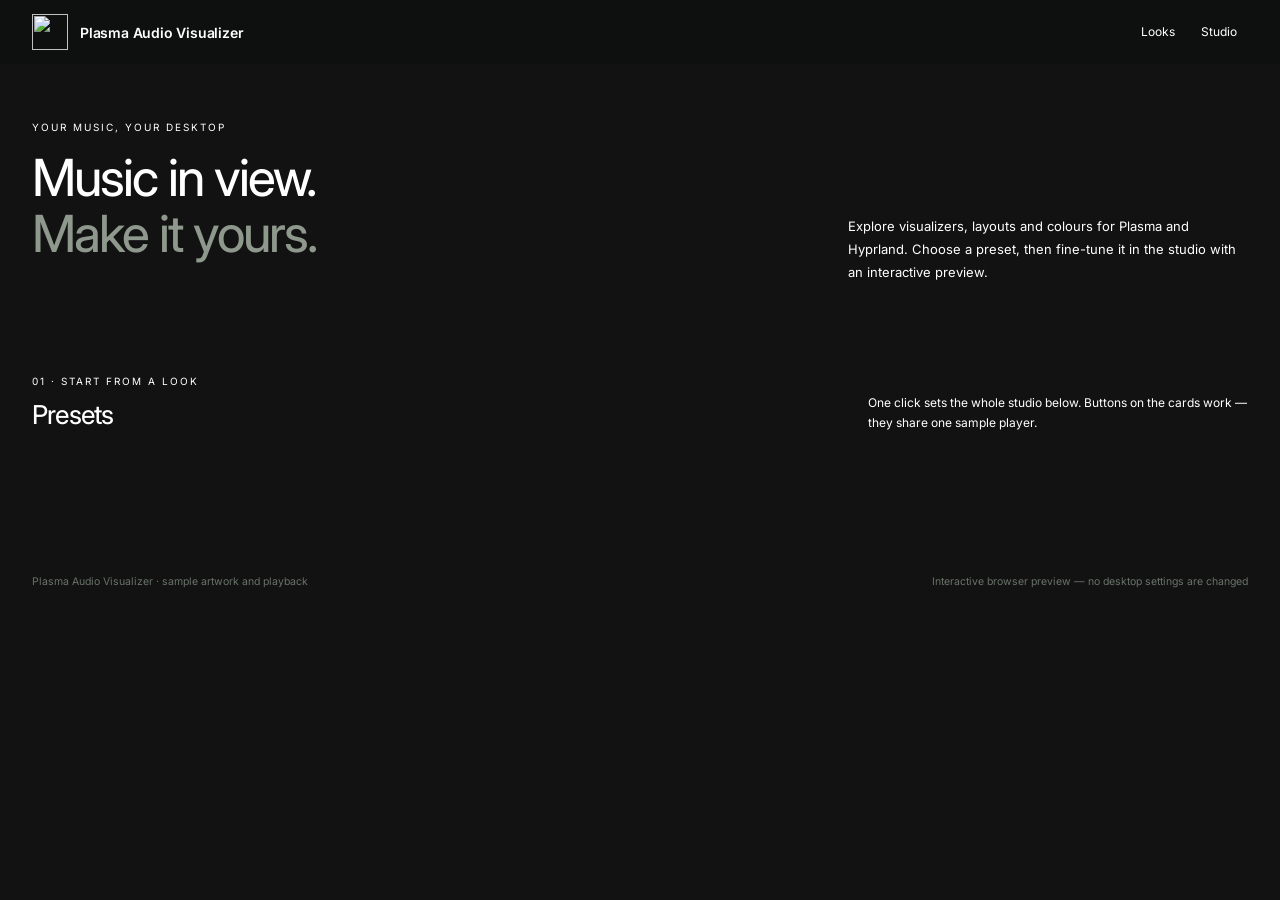
==== commit 26a6bdc3: "Studio settings, search, preview, presets and diagnostics" ====
--- a/docs/index.html
+++ b/docs/index.html
@@ -3,15 +3,17 @@
 <head>
 <meta charset="utf-8">
 <meta name="viewport" content="width=device-width, initial-scale=1">
-<title>Audio Visualizer — Design Lab</title>
+<title>Plasma Audio Visualizer — Looks &amp; Studio</title>
+<meta name="description" content="Explore audio visualizer presets and tune your look in the interactive studio for Plasma Audio Visualizer.">
+<link rel="icon" type="image/png" href="assets/studio/icon.png">
 <link rel="preconnect" href="https://fonts.googleapis.com">
 <link href="https://fonts.googleapis.com/css2?family=Inter:wght@400;500;600;700&family=Noto+Sans:ital,wght@0,400;0,700;1,400&display=swap" rel="stylesheet">
 <style>
 :root{
   color-scheme:dark;
-  --bg:#0e0f10;--panel:#151718;--sunk:#0f1112;
-  --line:#ffffff10;--line2:#ffffff1c;--text:#eeefeb;--muted:#9aa09b;--dim:#6c736d;
-  --brand:#d1e5bd;--brand-ink:#1f271a;--new:#f1c27b;--idea:#b9a4ff;
+  --bg:var(--studio-bg);--panel:var(--studio-panel);--sunk:var(--studio-sunk);
+  --line:var(--studio-line);--line2:var(--studio-line2);--text:var(--studio-text);--muted:var(--studio-muted);--dim:var(--studio-dim);
+  --brand:var(--studio-brand);--brand-ink:var(--studio-brandInk);--new:var(--studio-warn);--idea:#b9a4ff;
 }
 *{box-sizing:border-box}
 [hidden]{display:none!important}
@@ -25,14 +27,12 @@
 header{position:sticky;top:0;z-index:50;backdrop-filter:blur(14px);background:#0e0f10cc;border-bottom:1px solid var(--line)}
 .hwrap{max-width:1440px;margin:auto;padding:14px 32px;display:flex;align-items:center;justify-content:space-between;gap:16px}
 .brand{display:flex;align-items:center;gap:12px;font-weight:600;letter-spacing:-.2px}
-.mark{display:flex;align-items:center;gap:3px;height:22px}.mark i{width:3px;border-radius:3px;background:var(--brand);animation:mk 1.4s ease-in-out infinite}
-.mark i:nth-child(1){height:10px}.mark i:nth-child(2){height:22px;animation-delay:-.3s}.mark i:nth-child(3){height:15px;animation-delay:-.6s}.mark i:nth-child(4){height:8px;animation-delay:-.9s}
-@keyframes mk{50%{transform:scaleY(.55)}}
+.brand-icon{width:36px;height:36px;object-fit:contain;flex-shrink:0}
 nav.jump{display:flex;gap:4px}
 nav.jump a{color:var(--muted);text-decoration:none;font-size:12px;padding:6px 11px;border-radius:7px}
-nav.jump a:hover{color:var(--text);background:#ffffff08}
-nav.jump a[aria-current=page]{color:var(--text);background:#ffffff10}
-.draft{border:1px solid var(--line2);border-radius:20px;padding:4px 11px;color:#b9beb9;font-size:10px;letter-spacing:1px;white-space:nowrap}
+nav.jump a:hover{color:var(--text);background:var(--studio-hover)}
+nav.jump a[aria-current=page]{color:var(--text);background:var(--studio-line)}
+
 main{max-width:1440px;margin:auto;padding:0 32px 40px}
 .eyebrow{font-size:10px;letter-spacing:2px;text-transform:uppercase;color:var(--muted)}
 .intro{display:flex;justify-content:space-between;align-items:end;gap:40px;padding:56px 0 34px}
@@ -49,29 +49,17 @@
 .exist{color:#9fc3e6;background:#9fc3e612;border-color:#9fc3e62e}
 .hypr{color:#7fd8c8;background:#7fd8c812;border-color:#7fd8c82e}
 
-/* ─── backdrops ─── */
-.bd{position:absolute;inset:0;z-index:0;transition:background .4s}
-.bd-dusk{background:
-  url("data:image/svg+xml,%3Csvg xmlns='http://www.w3.org/2000/svg' viewBox='0 0 400 120' preserveAspectRatio='none'%3E%3Cpath fill='%23140f24' d='M0 120V78l18-22 8 14 14-40 16 36 10-16 16 30 14-50 18 44 10-18 14 34 12-26 16 30 20-58 18 52 12-20 14 32 16-38 14 30 12-14 16 26 18-46 16 40 12-16 14 26V120z'/%3E%3C/svg%3E") bottom/100% 45% no-repeat,
-  radial-gradient(ellipse at 70% 75%,#f08aa566,transparent 55%),
-  linear-gradient(180deg,#221c44 0%,#51346f 42%,#b3628a 74%,#3b2544 100%)}
-.bd-neon{background:radial-gradient(circle at 22% 28%,#ff4fb899,transparent 32%),radial-gradient(circle at 78% 70%,#7a3cffaa,transparent 38%),repeating-linear-gradient(135deg,#ffffff06 0 26px,transparent 26px 70px),linear-gradient(135deg,#2a0f4a,#5b1d6e 50%,#1b0b33)}
-.bd-breeze{background:radial-gradient(ellipse at 15% 100%,#1d99f340,transparent 60%),radial-gradient(ellipse at 90% 0%,#3daee91f,transparent 50%),#1b1e21}
-.bd-olive{background:radial-gradient(ellipse at 18% 100%,#6c6c4670,transparent 60%),radial-gradient(ellipse at 80% 8%,#64756160,transparent 60%),#202725}
-.bd-day{background:radial-gradient(circle at 82% 18%,#ffffffcc,transparent 38%),radial-gradient(ellipse at 10% 100%,#9fb7cf,transparent 60%),linear-gradient(160deg,#e4ebf1,#b6c6d6)}
-.bd-sea{background:
-  radial-gradient(circle at 30% 30%,#ffd36e 0 7%,transparent 7.5%),
-  repeating-linear-gradient(0deg,#ffffff14 0 2px,transparent 2px 16px),
-  linear-gradient(180deg,#f7b267 0%,#f25c54 38%,#2a6f97 38.5%,#013a63 100%)}
+/* Shared wallpaper artwork is loaded from assets/studio/wallpapers.css. */
+.bd{position:absolute;inset:0;z-index:0}
 
 /* ─── presets ─── */
 .filters{display:flex;gap:6px;flex-wrap:wrap;margin:-6px 0 16px}
-.filters button{background:#ffffff08;border:1px solid var(--line2);border-radius:20px;padding:5px 12px;font-size:11.5px;color:var(--muted)}
+.filters button{background:var(--studio-hover);border:1px solid var(--line2);border-radius:20px;padding:5px 12px;font-size:11.5px;color:var(--muted)}
 .filters button[aria-pressed=true]{background:var(--brand);color:var(--brand-ink);border-color:transparent}
 .presets{display:grid;grid-template-columns:repeat(auto-fill,minmax(300px,1fr));gap:16px}
 .pcard{position:relative;border:1px solid var(--line2);border-radius:16px;overflow:hidden;background:var(--panel);transition:transform .2s,border-color .2s,box-shadow .2s}
 .pcard:hover{transform:translateY(-2px);border-color:#ffffff30;box-shadow:0 18px 40px #0006}
-.pcard.active{border-color:#d1e5bd80;box-shadow:0 0 0 3px #d1e5bd1a}
+.pcard.active{border-color:color-mix(in srgb,var(--brand) 50%,transparent);box-shadow:0 0 0 3px color-mix(in srgb,var(--brand) 10%,transparent)}
 .pcard .pv{position:relative;height:176px;display:grid;place-items:center;overflow:hidden;cursor:pointer}
 .pcard .pv .fit{position:relative;z-index:1}
 .pcard .meta{padding:14px 16px 16px;display:flex;justify-content:space-between;gap:12px;align-items:start;border-top:1px solid var(--line)}
@@ -82,26 +70,25 @@
 .use:hover,.pcard.active .use{background:var(--brand);color:var(--brand-ink);border-color:transparent}
 
 /* ─── studio ─── */
-.studio{display:grid;grid-template-columns:minmax(380px,580px) minmax(0,1fr);gap:20px;align-items:start}
-.panel{border:1px solid var(--line2);border-radius:18px;background:linear-gradient(180deg,#17191a,#131516);overflow:hidden}
+.studio{display:grid;grid-template-columns:minmax(380px,1.1fr) minmax(0,1fr);gap:20px;align-items:start;max-width:1280px;margin-inline:auto}
+.panel{border:1px solid var(--line2);border-radius:18px;background:linear-gradient(180deg,var(--studio-panelTop),var(--studio-panelBottom));overflow:hidden}
 .phead{padding:16px 18px 0;display:flex;gap:10px;align-items:center}
 .search{flex:1;display:flex;align-items:center;gap:8px;background:var(--sunk);border:1px solid var(--line2);border-radius:10px;padding:0 11px;height:36px;color:var(--dim)}
 .search svg{width:14px;height:14px;fill:none;stroke:currentColor;stroke-width:2}
 .search input{flex:1;background:none;border:0;outline:0;font-size:12.5px;color:var(--text);min-width:0}
 .search kbd{font:10px Inter,sans-serif;border:1px solid var(--line2);border-radius:4px;padding:1px 5px;color:var(--dim)}
 .ghost{background:none;border:1px solid var(--line2);border-radius:10px;height:36px;padding:0 12px;font-size:11.5px;color:var(--muted);white-space:nowrap}
-.ghost:hover{color:var(--text);background:#ffffff08}
-.tabs{display:flex;gap:2px;padding:12px 12px 0;overflow-x:auto;overflow-y:hidden;border-bottom:1px solid var(--line);scrollbar-width:none;-webkit-mask-image:linear-gradient(90deg,#000 88%,transparent)}
+.ghost:hover{color:var(--text);background:var(--studio-hover)}
+.tabs{display:flex;flex-wrap:wrap;gap:2px;padding:12px 12px 0;border-bottom:1px solid var(--line)}
 .tabs::-webkit-scrollbar{display:none}
 .tabs button{position:relative;display:flex;align-items:center;gap:6px;background:none;border:0;padding:10px 10px 12px;font-size:12.5px;color:var(--muted);white-space:nowrap}
 .tabs button svg{width:15px;height:15px;fill:none;stroke:currentColor;stroke-width:1.7;stroke-linecap:round;stroke-linejoin:round}
 .tabs button[aria-selected=true]{color:var(--text)}
 .tabs button[aria-selected=true]:after{content:"";position:absolute;left:8px;right:8px;bottom:-1px;height:2px;border-radius:2px;background:var(--brand)}
-.tabs .dot{width:5px;height:5px;border-radius:50%;background:var(--new);opacity:.85}
 .pbody{padding:6px 18px 22px}
 .sec{margin-top:18px}
-.sec>h4{margin:0 0 8px;font-size:11px;font-weight:600;letter-spacing:1.2px;text-transform:uppercase;color:#aeb5ad}
-.card{border:1px solid var(--line);border-radius:14px;background:#ffffff04;padding:2px 14px}
+.sec>h4{margin:0 0 8px;font-size:11px;font-weight:600;letter-spacing:1.2px;text-transform:uppercase;color:var(--studio-sectionTitle)}
+.card{border:1px solid var(--line);border-radius:14px;background:var(--studio-card);padding:2px 14px}
 .row{display:flex;align-items:center;justify-content:space-between;gap:10px 18px;flex-wrap:wrap;padding:13px 0;border-top:1px solid var(--line)}
 .row.first{border-top:0}
 .row.full{display:block}
@@ -111,29 +98,29 @@
 .rt{font-size:12.5px;font-weight:500}
 .rd{font-size:11px;color:var(--muted);margin-top:2px;line-height:1.5}
 .rc{flex-shrink:0;display:flex;align-items:center;gap:8px;flex-wrap:wrap;justify-content:flex-end}
-.switch{appearance:none;width:36px;height:21px;border-radius:21px;background:#3a3e3b;position:relative;cursor:pointer;flex-shrink:0;margin:0;transition:background .2s;box-shadow:inset 0 1px 2px #0006}
-.switch:checked{background:linear-gradient(180deg,#d7eac4,#b8d29f)}
-.switch:before{content:"";position:absolute;width:15px;height:15px;left:3px;top:3px;border-radius:50%;background:#f3f5f0;box-shadow:0 1px 3px #0007;transition:transform .2s cubic-bezier(.3,1.4,.6,1)}
-.switch:checked:before{transform:translateX(15px);background:#1f271a}
+.switch{appearance:none;width:36px;height:21px;border-radius:21px;background:var(--studio-switchOff);position:relative;cursor:pointer;flex-shrink:0;margin:0;transition:background .2s;box-shadow:inset 0 1px 2px #0006}
+.switch:checked{background:linear-gradient(180deg,var(--studio-switchOnTop),var(--studio-switchOnBottom))}
+.switch:before{content:"";position:absolute;width:15px;height:15px;left:3px;top:3px;border-radius:50%;background:var(--studio-knob);box-shadow:0 1px 3px #0007;transition:transform .2s cubic-bezier(.3,1.4,.6,1)}
+.switch:checked:before{transform:translateX(15px);background:var(--studio-brandInk)}
 .range{display:flex;align-items:center;gap:10px}
-.range input{appearance:none;width:168px;height:4px;border-radius:4px;margin:0;background:linear-gradient(90deg,var(--brand) var(--f,50%),#ffffff1a var(--f,50%));cursor:pointer}
-.range input::-webkit-slider-thumb{appearance:none;width:15px;height:15px;border-radius:50%;background:#f4f6f1;box-shadow:0 1px 4px #0008,0 0 0 4px #d1e5bd1f}
-.range input::-moz-range-thumb{width:15px;height:15px;border:0;border-radius:50%;background:#f4f6f1;box-shadow:0 1px 4px #0008,0 0 0 4px #d1e5bd1f}
-.range output{min-width:54px;text-align:center;font-size:11px;padding:3px 7px;border-radius:6px;background:#ffffff08;border:1px solid var(--line);font-variant-numeric:tabular-nums;color:#cfd6cb}
+.range input{appearance:none;width:168px;height:4px;border-radius:4px;margin:0;background:linear-gradient(90deg,var(--brand) var(--f,50%),var(--studio-rangeTrack) var(--f,50%));cursor:pointer}
+.range input::-webkit-slider-thumb{appearance:none;width:15px;height:15px;border-radius:50%;background:var(--studio-rangeThumb);box-shadow:0 1px 4px #0008,0 0 0 4px var(--studio-rangeRing)}
+.range input::-moz-range-thumb{width:15px;height:15px;border:0;border-radius:50%;background:var(--studio-rangeThumb);box-shadow:0 1px 4px #0008,0 0 0 4px var(--studio-rangeRing)}
+.range output{min-width:54px;text-align:center;font-size:11px;padding:3px 7px;border-radius:6px;background:var(--studio-hover);border:1px solid var(--line);font-variant-numeric:tabular-nums;color:var(--studio-outputText)}
 .seg{display:inline-flex;flex-wrap:wrap;gap:2px;background:var(--sunk);border:1px solid var(--line2);padding:3px;border-radius:9px}
 .seg button{background:none;border:0;border-radius:6px;padding:5px 10px;font-size:11.5px;color:var(--muted);white-space:nowrap;display:flex;align-items:center;gap:5px}
-.seg button[aria-pressed=true]{background:#2d322b;color:#e6efdf;box-shadow:0 1px 4px #0005,inset 0 1px #ffffff0d}
+.seg button[aria-pressed=true]{background:var(--studio-segPressed);color:var(--studio-segPressedText);box-shadow:0 1px 4px #0005,inset 0 1px #ffffff0d}
 .seg .new{margin-left:2px;padding:0 4px;font-size:8px}
 .chips{display:flex;flex-wrap:wrap;gap:6px}
 .chips button{background:var(--sunk);border:1px solid var(--line2);border-radius:20px;padding:5px 11px;font-size:11.5px;color:var(--muted)}
-.chips button[aria-pressed=true]{border-color:#d1e5bd88;color:var(--text);background:#1b2019}
+.chips button[aria-pressed=true]{border-color:var(--studio-chipPressedBorder);color:var(--text);background:var(--studio-chipPressed)}
 .chips button[aria-pressed=true]:before{content:"✓ ";color:var(--brand)}
 select.sel{background:var(--sunk);border:1px solid var(--line2);border-radius:8px;padding:7px 10px;font-size:12px;min-width:170px}
 .tiles{display:grid;grid-template-columns:repeat(auto-fill,minmax(var(--tw,112px),1fr));gap:8px}
 .tile{position:relative;background:var(--sunk);border:1px solid var(--line2);border-radius:12px;padding:6px;text-align:left;color:var(--muted);transition:border-color .15s,transform .15s,background .15s}
-.tile:hover{border-color:#ffffff33;transform:translateY(-1px)}
-.tile[aria-pressed=true]{border-color:#d1e5bd99;color:var(--text);background:linear-gradient(180deg,#1b2019,#121412);box-shadow:0 0 0 3px #d1e5bd14}
-.tile .tpv{position:relative;display:grid;place-items:center;height:50px;border-radius:8px;overflow:hidden;background:radial-gradient(ellipse at 50% 120%,#ffffff0d,transparent 70%),#0a0b0c;margin-bottom:6px}
+.tile:hover{border-color:var(--studio-tileHoverBorder);transform:translateY(-1px)}
+.tile[aria-pressed=true]{border-color:var(--studio-tileSelectedBorder);color:var(--text);background:linear-gradient(180deg,var(--studio-chipPressed),var(--studio-panelBottom));box-shadow:0 0 0 3px var(--studio-tileSelectedRing)}
+.tile .tpv{position:relative;display:grid;place-items:center;height:50px;border-radius:8px;overflow:hidden;background:radial-gradient(ellipse at 50% 120%,#ffffff0d,transparent 70%),var(--studio-tilePreview);margin-bottom:6px}
 .tile .tpv>canvas{width:88%;height:36px;display:block}
 .tile .tl{display:flex;align-items:center;justify-content:space-between;gap:4px;font-size:11px;padding:0 3px 2px;line-height:1.3}
 .tile .tl .new{margin:0;padding:0 4px;font-size:8px}
@@ -149,14 +136,14 @@
 .sp{width:74%;height:34px;border-radius:9px;display:block;position:relative;overflow:hidden;border:1px solid #ffffff1f}
 .sp-color{background:#0a0b10e6}
 .sp-art{background:var(--cover) center/cover}.sp-art:after{content:"";position:absolute;inset:0;backdrop-filter:blur(3px);background:#0005}
-.sp-glass{background:linear-gradient(135deg,#ffffff30,#ffffff08 60%,#ffffff14);box-shadow:inset 0 1px #ffffff30}
+.sp-glass{background:linear-gradient(135deg,#ffffff30,var(--studio-hover) 60%,#ffffff14);box-shadow:inset 0 1px #ffffff30}
 .sp-liquid{border:0;background:linear-gradient(135deg,#ffffff22,#ffffff05 50%,#ffffff18);box-shadow:inset 0 1px #ffffffaa,inset 0 -1px #ffffff40,inset 1px 0 #ffffff50,inset 0 8px 14px -8px #ffffff60}
 .sp-solid{background:linear-gradient(135deg,#eeeee4,#d9dfcf)}
 .sp-atmosphere{background:radial-gradient(120% 140% at 100% 0%,#ff3d8baa,transparent 60%),radial-gradient(120% 120% at 0 100%,#5b2cffaa,transparent 60%),#120b2e}
 .tpv.onbd{background:linear-gradient(135deg,#5b1d6e,#b3628a)}
-.note{display:flex;gap:10px;padding:12px 13px;border-radius:12px;background:#b9a4ff0d;border:1px solid #b9a4ff26;font-size:11.5px;line-height:1.6;color:#cfc6ee}
+.note{display:flex;gap:10px;padding:12px 13px;border-radius:12px;background:var(--studio-noteBg);border:1px solid var(--studio-noteBorder);font-size:11.5px;line-height:1.6;color:var(--studio-noteText)}
 .note b{color:#fff;font-weight:550}
-.note .ok{color:#8fe39a}.note .warn{color:#f1c27b}.note .no{color:#ff8a8a}
+.note .ok{color:var(--studio-ok)}.note .warn{color:var(--studio-warn)}.note .no{color:#ff8a8a}
 .note>i{font-style:normal;font-size:14px}
 .note code{font:10.5px ui-monospace,monospace;background:#0006;padding:1px 5px;border-radius:4px}
 .plat{display:grid;gap:8px}
@@ -171,11 +158,11 @@
 .diagcard{display:grid;gap:8px}
 .check{display:flex;align-items:center;gap:10px;font-size:12px;padding:7px 0;color:var(--muted)}
 .check i{width:18px;height:18px;border-radius:50%;display:grid;place-items:center;font-style:normal;font-size:10px;background:#ffffff0d;flex-shrink:0}
-.check.ok i{background:#7fd18a22;color:#8fe39a}
+.check.ok i{background:#7fd18a22;color:var(--studio-ok)}
 .check.ok{color:var(--text)}
 .check code{margin-left:auto;font:10.5px ui-monospace,monospace;color:var(--dim)}
 .status{display:flex;align-items:center;gap:12px;padding:6px 0 12px}
-.livedot{width:10px;height:10px;border-radius:50%;background:#8fe39a;animation:pl 2s infinite;flex-shrink:0}
+.livedot{width:10px;height:10px;border-radius:50%;background:var(--studio-ok);animation:pl 2s infinite;flex-shrink:0}
 @keyframes pl{0%{box-shadow:0 0 0 0 #8fe39a88}70%{box-shadow:0 0 0 8px #8fe39a00}100%{box-shadow:0 0 0 0 #8fe39a00}}
 .status b{font-weight:500;font-size:12.5px;display:block}.status span{font-size:11px;color:var(--muted)}
 .status .ghost{margin-left:auto;height:30px}
@@ -183,14 +170,14 @@
 
 /* stage */
 .stagecol{position:sticky;top:72px;display:grid;gap:14px}
-.stage{position:relative;border:1px solid var(--line2);border-radius:18px;overflow:hidden;height:min(560px,64vh);min-height:380px;isolation:isolate}
+.stage{position:relative;border:1px solid var(--line2);border-radius:18px;overflow:hidden;height:min(420px,55vh);min-height:320px;isolation:isolate}
 .stage .bar{position:absolute;z-index:6;left:12px;right:12px;display:flex;justify-content:space-between;align-items:center;gap:8px;flex-wrap:wrap;pointer-events:none}
 .stage .bar>*{pointer-events:auto}
 .stage .bar.top{top:12px}.stage .bar.bottom{bottom:12px}
 .chip{display:flex;align-items:center;gap:6px;background:#0b0c0dcc;backdrop-filter:blur(12px);border:1px solid #ffffff1f;border-radius:10px;padding:4px;font-size:11px;color:#c9cfc6}
 .chip button{background:none;border:0;border-radius:7px;padding:4px 8px;font-size:11px;color:#aab1a7}
-.chip button[aria-pressed=true]{background:#ffffff1a;color:#fff}
-.chip .bdsw{width:20px;height:20px;padding:0;border-radius:6px;box-shadow:inset 0 0 0 1px #ffffff30;position:relative;overflow:hidden}
+.chip button[aria-pressed=true]{background:var(--studio-rangeTrack);color:#fff}
+.chip .bdsw{width:30px;height:20px;padding:0;border-radius:6px;box-shadow:inset 0 0 0 1px #ffffff30;position:relative;overflow:hidden}
 .chip .bdsw .bd{border-radius:6px}
 .chip .bdsw[aria-pressed=true]{box-shadow:0 0 0 2px #fff}
 .chip .acc{width:14px;height:14px;padding:0;border-radius:50%}
@@ -200,7 +187,7 @@
 .chip .lbl{padding:0 4px 0 6px;color:#8a9187;font-size:10px;letter-spacing:.5px;text-transform:uppercase}
 .scaler{position:absolute;z-index:2;transition:left .35s,top .35s}
 .scaled{transform-origin:0 0}
-.sizeinfo{font:10px ui-monospace,monospace;color:#e6ebe3b0;background:#0b0c0dcc;border:1px solid #ffffff1a;border-radius:8px;padding:5px 9px;backdrop-filter:blur(10px)}
+.sizeinfo{font:10px ui-monospace,monospace;color:#e6ebe3b0;background:#0b0c0dcc;border:1px solid var(--studio-rangeTrack);border-radius:8px;padding:5px 9px;backdrop-filter:blur(10px)}
 .hint{position:absolute;z-index:5;left:50%;transform:translateX(-50%);top:54px;font-size:11px;color:#fff;background:#0009;border-radius:20px;padding:4px 11px;backdrop-filter:blur(8px);pointer-events:none;white-space:nowrap}
 .lightbox{position:absolute;inset:0;z-index:8;display:grid;place-items:center;background:#000a;backdrop-filter:blur(16px);cursor:zoom-out;animation:fade .25s}
 .lightbox div{width:min(58%,300px);aspect-ratio:1;border-radius:14px;background-size:cover;box-shadow:0 30px 80px #000c}
@@ -222,23 +209,6 @@
 .primary{background:var(--brand);color:var(--brand-ink);border:0;padding:0 12px;font-weight:550}
 .legend{display:flex;gap:14px;flex-wrap:wrap;font-size:11px;color:var(--muted);margin-top:10px}
 
-/* feasibility */
-.feas{display:grid;grid-template-columns:repeat(auto-fill,minmax(320px,1fr));gap:14px}
-.fcard{border:1px solid var(--line2);border-radius:14px;background:var(--panel);padding:16px}
-.fcard h3{margin:0 0 4px;font-size:14px;font-weight:550}
-.fcard>p{margin:0 0 12px;font-size:12px;color:var(--muted);line-height:1.6}
-.fcard dl{margin:0;display:grid;gap:8px}
-.fcard dt{font-size:10px;letter-spacing:1px;text-transform:uppercase;color:var(--dim);display:flex;align-items:center;gap:6px}
-.fcard dd{margin:0;font-size:12px;line-height:1.6;color:#d3d9cf}
-.lvl{display:inline-block;padding:0 6px;border-radius:4px;font-size:9.5px;font-weight:600;letter-spacing:.5px}
-.lvl.y{background:#8fe39a1c;color:#8fe39a}.lvl.p{background:#f1c27b1c;color:#f1c27b}.lvl.n{background:#ff8a8a1c;color:#ff8a8a}
-.tablewrap{overflow-x:auto;border:1px solid var(--line2);border-radius:14px;margin-top:26px}
-table{width:100%;border-collapse:collapse;font-size:12px;min-width:640px}
-th,td{text-align:left;padding:8px 14px;border-bottom:1px solid var(--line)}
-th{font-size:10px;letter-spacing:1px;text-transform:uppercase;color:var(--dim);font-weight:500;background:#ffffff04}
-td code{font:11.5px ui-monospace,monospace;color:#e3b56d}
-td.m{color:var(--muted)}
-tr:last-child td{border-bottom:0}
 footer{border-top:1px solid var(--line);margin-top:50px;padding:20px 32px;max-width:1440px;margin-left:auto;margin-right:auto;display:flex;justify-content:space-between;gap:20px;color:#69736a;font-size:10.5px}
 .toast{position:fixed;left:50%;bottom:24px;transform:translate(-50%,20px);opacity:0;background:#e9efe4;color:#1a2117;border-radius:10px;padding:9px 14px;font-size:12px;font-weight:500;transition:.25s;z-index:99;pointer-events:none;box-shadow:0 10px 30px #0008}
 .toast.on{opacity:1;transform:translate(-50%,0)}
@@ -251,19 +221,19 @@
 .w .face{position:absolute;inset:0;border-radius:inherit}
 .w .surf{position:absolute;inset:0;border-radius:inherit;overflow:hidden;transition:opacity .2s}
 .s-color{background:var(--bgc)}
-.s-glass{background:linear-gradient(135deg,#ffffff24,#ffffff08 55%,#ffffff12);backdrop-filter:blur(20px) saturate(1.5);-webkit-backdrop-filter:blur(20px) saturate(1.5)}
+.s-glass{background:linear-gradient(135deg,#ffffff24,var(--studio-hover) 55%,#ffffff12);backdrop-filter:blur(20px) saturate(1.5);-webkit-backdrop-filter:blur(20px) saturate(1.5)}
 .s-solid{background:linear-gradient(135deg,#efefe6,#d8dece)}
 .s-atmosphere{background:radial-gradient(130% 150% at 100% 0%,color-mix(in srgb,var(--p1) 75%,transparent),transparent 58%),radial-gradient(120% 130% at 0% 100%,color-mix(in srgb,var(--p2) 80%,transparent),transparent 62%),var(--p3)}
 .s-atmosphere:after{content:"";position:absolute;inset:0;background:linear-gradient(180deg,#0000,#0000004d)}
 .s-art .cover{position:absolute;inset:-18%;background:var(--cover) center/cover;filter:blur(var(--blur)) saturate(.85)}
 .s-art .scrim{position:absolute;inset:0;background:linear-gradient(#000000b8,#000000d9,#000000fa);opacity:var(--dim)}
 /* Liquid glass: blur + optional SVG refraction (Chromium) + specular rim that follows the pointer */
-.s-liquid{background:linear-gradient(135deg,#ffffff1c,#ffffff04 45%,#ffffff12);backdrop-filter:blur(var(--lgb,3px)) saturate(1.8) brightness(1.06);-webkit-backdrop-filter:blur(var(--lgb,3px)) saturate(1.8) brightness(1.06)}
+.s-liquid{background:linear-gradient(135deg,var(--studio-line2),var(--studio-card) 45%,#ffffff12);backdrop-filter:blur(var(--lgb,3px)) saturate(1.8) brightness(1.06);-webkit-backdrop-filter:blur(var(--lgb,3px)) saturate(1.8) brightness(1.06)}
 .s-liquid.refract{backdrop-filter:url(#lgRefract) blur(var(--lgb,3px)) saturate(1.8) brightness(1.06)}
-.s-liquid.t-frost{--lgb:14px;background:linear-gradient(135deg,#ffffff2e,#ffffff10 50%,#ffffff22)}
+.s-liquid.t-frost{--lgb:14px;background:linear-gradient(135deg,#ffffff2e,var(--studio-line) 50%,#ffffff22)}
 .s-liquid.t-cover{background:linear-gradient(135deg,color-mix(in srgb,var(--p1) 38%,transparent),color-mix(in srgb,var(--p2) 22%,transparent))}
 .s-liquid .spec{position:absolute;inset:0;border-radius:inherit;background:radial-gradient(180px circle at var(--mx,22%) var(--my,-10%),#ffffff59,transparent 62%);mix-blend-mode:soft-light;pointer-events:none}
-.s-liquid .edge{border:0!important;box-shadow:inset 0 1px 0 #ffffff99,inset 0 -1px 0 #ffffff33,inset 1px 0 0 #ffffff40,inset -1px 0 0 #ffffff26,inset 0 10px 18px -12px #ffffff66,inset 0 -12px 22px -14px #00000040!important}
+.s-liquid .edge{border:0!important;box-shadow:inset 0 1px 0 #ffffff99,inset 0 -1px 0 var(--studio-tileHoverBorder),inset 1px 0 0 #ffffff40,inset -1px 0 0 #ffffff26,inset 0 10px 18px -12px #ffffff66,inset 0 -12px 22px -14px #00000040!important}
 .w .edge{position:absolute;inset:0;border-radius:inherit;border:1px solid #ffffff1f;pointer-events:none}
 .w .edge.hl{box-shadow:inset 0 1px #ffffff2e,inset 0 -1px #00000026}
 .s-solid .edge{border-color:#ffffff99}
@@ -291,7 +261,7 @@
 .art.squircle{border-radius:30%}
 .art.circle{border-radius:50%}
 .art.vinyl,.art.cd{border-radius:50%}
-.art.vinyl{background:radial-gradient(circle at 30% 25%,#ffffff1f,transparent 40%),repeating-radial-gradient(circle,#101010 0 1.2px,#1e1e1e 1.2px 2.6px);box-shadow:0 0 0 1px #ffffff1a,0 4px 14px #0006}
+.art.vinyl{background:radial-gradient(circle at 30% 25%,#ffffff1f,transparent 40%),repeating-radial-gradient(circle,#101010 0 1.2px,#1e1e1e 1.2px 2.6px);box-shadow:0 0 0 1px var(--studio-rangeTrack),0 4px 14px #0006}
 .art.vinyl:before{content:"";position:absolute;inset:31%;border-radius:50%;background:var(--cover) center/cover}
 .art.vinyl:after,.art.cd:after{content:"";position:absolute;left:46%;top:46%;width:8%;height:8%;border-radius:50%;background:#0c0c0c;box-shadow:0 0 0 1px #ffffff30}
 .art.cd{background:radial-gradient(circle,#0000 0 17%,#ffffffcc 17.5% 19%,#0000 19.5%),conic-gradient(from 20deg,#d9e2e8,#f6c6dd,#bfe3f8,#fff3b8,#c9f0d4,#e4d2fb,#d9e2e8);box-shadow:0 0 0 1px #ffffff40,0 4px 14px #0005}
@@ -308,7 +278,7 @@
 .art.empty:before,.art.empty:after{display:none}
 .art.empty svg{width:42%;height:42%;fill:var(--text);opacity:.35}
 .art.empty.fb-gradient{background:linear-gradient(135deg,hsl(var(--fh) 70% 60%),hsl(calc(var(--fh) + 60) 70% 35%))}
-.art.empty.fb-letters{background:linear-gradient(135deg,#ffffff1f,#ffffff08)}
+.art.empty.fb-letters{background:linear-gradient(135deg,#ffffff1f,var(--studio-hover))}
 .art.empty b{font-size:calc(var(--a)*.36);font-weight:700;letter-spacing:-.5px;opacity:.8}
 .artwrap .rg{position:absolute;inset:-4px;border-radius:14px;padding:2px;background:conic-gradient(var(--accent) calc(var(--p)*360deg),#ffffff26 0);-webkit-mask:linear-gradient(#000 0 0) content-box,linear-gradient(#000 0 0);-webkit-mask-composite:xor;mask-composite:exclude;pointer-events:none}
 .artwrap.round .rg{border-radius:50%}
@@ -334,7 +304,7 @@
 /* progress */
 .pb{position:relative;height:18px;margin:1px 0;flex-shrink:0;cursor:pointer}
 .pb.notimes{height:9px}
-.pb .track{position:absolute;left:0;right:0;top:2px;height:3px;border-radius:9px;background:color-mix(in srgb,var(--text) 12%,transparent);box-shadow:inset 0 0 0 1px #ffffff1a;transition:height .15s}
+.pb .track{position:absolute;left:0;right:0;top:2px;height:3px;border-radius:9px;background:color-mix(in srgb,var(--text) 12%,transparent);box-shadow:inset 0 0 0 1px var(--studio-rangeTrack);transition:height .15s}
 .pb:hover .track{height:5px}
 .pb .fill{position:absolute;left:0;top:0;bottom:0;width:calc(var(--p)*100%);border-radius:inherit;overflow:hidden;background:linear-gradient(90deg,color-mix(in srgb,var(--pg1) 62%,transparent),color-mix(in srgb,var(--pg1) 95%,transparent) 65%,color-mix(in srgb,var(--pg2) 82%,transparent));box-shadow:0 0 6px color-mix(in srgb,var(--pg1) 38%,transparent)}
 .pb .sweep{position:absolute;top:0;bottom:0;width:40%;left:-40%;opacity:0;background:linear-gradient(90deg,transparent,color-mix(in srgb,var(--control) 78%,transparent),transparent)}
@@ -385,7 +355,7 @@
 .ly{font-size:calc(var(--ts)*.78);font-style:italic;color:var(--accent);opacity:.9;white-space:nowrap;overflow:hidden;text-overflow:ellipsis;max-width:100%;margin-top:1px;transition:opacity .3s}
 .src{display:flex;align-items:center;gap:5px;font-size:7px;letter-spacing:1.3px;text-transform:uppercase;opacity:.65;margin-bottom:3px}
 .src i{width:5px;height:5px;border-radius:50%;background:var(--accent)}
-.src button{background:#ffffff1a;border:0;border-radius:6px;padding:0 5px;font:inherit;letter-spacing:.5px;color:inherit;cursor:pointer}
+.src button{background:var(--studio-rangeTrack);border:0;border-radius:6px;padding:0 5px;font:inherit;letter-spacing:.5px;color:inherit;cursor:pointer}
 .tt.marq{text-overflow:clip;-webkit-mask-image:linear-gradient(90deg,transparent,#000 6%,#000 90%,transparent)}
 .tt.marq .mi{display:inline-block;animation:marq 14s linear infinite}
 .tt.marq .mi span{padding-right:40px}
@@ -474,8 +444,8 @@
 .pp-top{display:flex;justify-content:space-between;align-items:center;gap:10px;flex-wrap:wrap;margin-bottom:10px}
 .pp-grid{display:grid;grid-template-columns:repeat(auto-fill,minmax(150px,1fr));gap:8px}
 .pp{position:relative;background:var(--sunk);border:1px solid var(--line2);border-radius:12px;padding:6px;color:var(--muted);cursor:pointer;transition:border-color .15s,transform .15s}
-.pp:hover{border-color:#ffffff33;transform:translateY(-1px)}
-.pp[aria-pressed=true]{border-color:#d1e5bd99;color:var(--text);box-shadow:0 0 0 3px #d1e5bd14}
+.pp:hover{border-color:var(--studio-tileHoverBorder);transform:translateY(-1px)}
+.pp[aria-pressed=true]{border-color:var(--studio-tileSelectedBorder);color:var(--text);box-shadow:0 0 0 3px var(--studio-tileSelectedRing)}
 .pp .ppv{position:relative;height:68px;border-radius:8px;overflow:hidden;display:grid;place-items:center;margin-bottom:6px}
 .pp .ppv .fit{position:relative;z-index:1}
 .pp .w{pointer-events:none}
@@ -489,7 +459,7 @@
 .saverow .primary{height:32px;border-radius:8px}
 .saverow .ghost{height:30px}
 textarea.sel{resize:none;min-width:170px;line-height:1.35;background:var(--sunk);border:1px solid var(--line2);border-radius:8px;padding:7px 10px;font:12px Inter,"Segoe UI",sans-serif;color:var(--text);outline:0}
-textarea.sel:focus{border-color:#d1e5bd66}
+textarea.sel:focus{border-color:color-mix(in srgb,var(--brand) 40%,transparent)}
 /* refraction is tuned for full size; at thumbnail scale it turns into blobs */
 .pp .s-liquid,.pp .s-liquid.refract,.pp .s-glass{backdrop-filter:none;-webkit-backdrop-filter:none;background-color:#ffffff1f}
 
@@ -516,7 +486,7 @@
 .L-pillicon .eq i{width:1.5px}
 .pctl{display:flex;gap:0;margin-left:2px}
 .pctl button{width:20px;height:20px;border:0;background:none;padding:0;display:grid;place-items:center;color:var(--control);opacity:.8;border-radius:50%}
-.pctl button:hover{background:#ffffff1a;opacity:1}
+.pctl button:hover{background:var(--studio-rangeTrack);opacity:1}
 .pctl svg{width:10px;height:10px;fill:currentColor}
 .pline{position:absolute;left:12px;right:12px;bottom:2px;height:2px;border-radius:2px;background:#ffffff1f;overflow:hidden;pointer-events:none}
 .pline i{position:absolute;inset:0 auto 0 0;width:calc(var(--p)*100%);background:var(--accent)}
@@ -547,35 +517,35 @@
   .caption{display:none}
 }
 @media (max-width:760px){
-  .hwrap{padding:12px 16px}nav.jump{display:none}
+  .hwrap{padding:12px 16px;flex-wrap:wrap;gap:8px 16px}.brand{font-size:13px}
   main{padding:0 16px 30px}
   .intro{display:block;padding:34px 0 20px}.intro p{margin-top:16px;max-width:none}
   .sh{display:block}.sh p{margin-top:8px}
-  .presets,.feas{grid-template-columns:1fr}
+  .presets{grid-template-columns:1fr}
   .row{flex-wrap:wrap}.range input{width:130px}
   .stage{height:280px}
   .stage .bar.bottom .sizeinfo,.stage .bar .lbl{display:none}
   footer{flex-direction:column}
 }
-.rm .art.spin,.rm .pb .sweep,.rm .pb .knob,.rm .tt.marq .mi,.rm .eq.live i,.rm .mark i{animation:none!important}
+.rm .art.spin,.rm .pb .sweep,.rm .pb .knob,.rm .tt.marq .mi,.rm .eq.live i{animation:none!important}
 @media (prefers-reduced-motion:reduce){*{animation:none!important;transition:none!important}}
 </style>
+<link rel="stylesheet" href="assets/studio/wallpapers.css">
 </head>
 <body>
 <svg width="0" height="0" style="position:absolute" aria-hidden="true"><filter id="lgRefract" x="0" y="0" width="100%" height="100%" color-interpolation-filters="sRGB"><feTurbulence type="fractalNoise" baseFrequency="0.006 0.011" numOctaves="2" seed="4" result="n"/><feGaussianBlur in="n" stdDeviation="2.5" result="nb"/><feDisplacementMap id="lgMap" in="SourceGraphic" in2="nb" scale="36" xChannelSelector="R" yChannelSelector="G"/></filter></svg>
 <header><div class="hwrap">
-  <div class="brand"><span class="mark" aria-hidden="true"><i></i><i></i><i></i><i></i></span>Audio Visualizer</div>
-  <nav class="jump"><a href="#" data-page="looks" aria-current="page">Looks</a><a href="#" data-page="studio">Studio</a><a href="#" data-page="ideas">Feasibility</a><a href="#" data-page="plan">Keys</a></nav>
-  <span class="draft">DESIGN LAB · 03</span>
+  <div class="brand"><img class="brand-icon" src="assets/studio/icon.png" width="36" height="36" alt="">Plasma Audio Visualizer</div>
+  <nav class="jump" aria-label="Main navigation"><a href="#" data-page="looks" aria-current="page">Looks</a><a href="#" data-page="studio">Studio</a></nav>
 </div></header>
 
 <main>
 <div data-page="looks">
 <section class="intro">
-  <div><div class="eyebrow">Keep what people love · add what they ask for</div>
-  <h1>Same widget.<br><span>More ways to make it yours.</span></h1>
+  <div><div class="eyebrow">Your music, your desktop</div>
+  <h1>Music in view.<br><span>Make it yours.</span></h1>
   <div class="stats" id="stats"></div></div>
-  <p>Everything below is the <b>real 360 × 104 widget</b> rebuilt in HTML, plus a panel pill, liquid glass and richer track info. Today's look stays the default. Every addition is an opt-in toggle marked <span class="new">New</span>; <span class="new hypr">Hyprland</span> marks settings that only exist there.</p>
+  <p>Explore visualizers, layouts and colours for Plasma and Hyprland. Choose a preset, then fine-tune it in the studio with an interactive preview.</p>
 </section>
 
 <div class="sh" id="looks"><div><div class="eyebrow">01 · Start from a look</div><h2>Presets</h2></div><p>One click sets the whole studio below. Buttons on the cards work — they share one sample player.</p></div>
@@ -600,7 +570,6 @@
       <div class="bd bd-dusk" id="stageBd"></div>
       <div class="bar top">
         <div class="chip" id="bdPicker"><span class="lbl">Wallpaper</span></div>
-        <div class="chip" id="envPicker"><button data-env="kde" aria-pressed="true">Plasma</button><button data-env="hypr">Hyprland</button></div>
         <div class="chip"><span class="lbl">State</span><select id="statusSel" aria-label="Widget state">
           <option value="normal">Playing</option><option value="paused">Paused</option><option value="long">Long title</option><option value="nometa">No metadata</option><option value="idle">Nothing playing</option><option value="backend">cava missing</option>
         </select></div>
@@ -623,22 +592,14 @@
 </section>
 </div>
 
-<div data-page="ideas" hidden>
-<div class="sh" id="ideas"><div><div class="eyebrow">03 · Can the real widget do this?</div><h2>Feasibility on Plasma &amp; Hyprland</h2></div><p>HTML can fake almost anything. This is what QML, KWin and Hyprland can actually ship — and what it costs.</p></div>
-<section class="feas" id="feas"></section>
-</div>
-
-<div data-page="plan" hidden>
-<div class="sh" id="plan"><div><div class="eyebrow">04 · How this lands in the widget</div><h2>Proposed config keys</h2></div><p>Nothing existing is renamed or removed. New keys default to today's behaviour, so an upgrade changes nothing on anyone's desktop.</p></div>
-<div class="tablewrap"><table><thead><tr><th>Proposed key</th><th>Type</th><th>Default</th><th>Values / purpose</th></tr></thead><tbody id="keyTable"></tbody></table></div>
-</div>
-
 </main>
-<footer><span>Plasma Audio Visualizer · design lab · illustrative artwork, lyrics &amp; data</span><span>Local HTML study — no desktop settings are changed</span></footer>
+<footer><span>Plasma Audio Visualizer · sample artwork and playback</span><span>Interactive browser preview — no desktop settings are changed</span></footer>
 
 
 <div class="toast" id="toast" role="status" aria-live="polite"></div>
 
+<script src="assets/studio/StudioCatalog.js"></script>
+<script src="assets/studio/PresetCodec.js"></script>
 <script>
 'use strict';
 const $ = (s, r = document) => r.querySelector(s);
@@ -747,6 +708,7 @@
 };
 const DEFAULTS = { ...EXISTING, ...HYPR };
 for (const [k, v] of Object.entries(PROPOSED)) DEFAULTS[k] = v.def;
+const LOOK_DEFAULTS = { ...DEFAULTS };
 delete DEFAULTS.showMpris; delete DEFAULTS.artBg;
 
 const VIZ = ['Smooth Wave', 'Rounded Bars', 'Mirror Bars', 'Tech Line', 'Floating Dots', 'Floating Dots Bold',
@@ -1465,7 +1427,8 @@
 
 /* ─── main stage ───────────────────────────────────────────────── */
 let S = load() || structuredClone(DEFAULTS);
-let stageStatus = 'normal', zoom = 'fit', backdrop = 'dusk', env = 'kde', popupOpen = true, activePreset = null, activeTab = 'presets', query = '', presetFilter = 'all';
+const env = 'kde'; // One consistent desktop/panel presentation for the browser demo.
+let stageStatus = 'normal', zoom = 'fit', backdrop = 'dusk', popupOpen = true, activePreset = null, activeTab = 'presets', query = '', presetFilter = 'all';
 function load() {
   try { const o = JSON.parse(localStorage.getItem('pav-lab4')); if (o) return { ...DEFAULTS, ...o }; } catch (e) { }
   return null;
@@ -1509,7 +1472,7 @@
   const st = $('#stage'), sw = st.clientWidth, sh = st.clientHeight;
   const aw = sw - 48, ah = sh - 124;
   const fit = Math.max(.35, Math.min(aw / W, ah / (H + pop)));
-  stageScale = zoom === 'fit' ? Math.min(fit, 2.6) : Math.min(Number(zoom), Math.max(.35, aw / W));
+  stageScale = zoom === 'fit' ? Math.min(fit, 1) : Math.min(Number(zoom), Math.max(.35, aw / W));
   const sc = $('#scaler'), inner = $('#mainWidget');
   inner.style.width = W + 'px'; inner.style.height = H + 'px'; inner.style.transform = `scale(${stageScale})`;
   sc.style.width = W * stageScale + 'px'; sc.style.height = H * stageScale + 'px';
@@ -1525,24 +1488,18 @@
 }
 new ResizeObserver(() => { fitStage(); fitPresets(); }).observe(document.body);
 
-const BACKDROPS = { dusk: 'Pine dusk', neon: 'Neon', sea: 'Sunset sea', breeze: 'Breeze dark', olive: 'Olive haze', day: 'Daylight' };
+const BACKDROPS = Object.fromEntries(StudioCatalog.wallpapers.map(w => [w.id, w.label]));
 $('#bdPicker').insertAdjacentHTML('beforeend', Object.entries(BACKDROPS).map(([k, n]) => `<button class="bdsw" data-bd="${k}" title="${n}" aria-label="${n}" aria-pressed="${k === backdrop}"><span class="bd bd-${k}"></span></button>`).join(''));
 $('#bdPicker').addEventListener('click', e => {
   const b = e.target.closest('[data-bd]'); if (!b) return;
   backdrop = b.dataset.bd; $('#stageBd').className = 'bd bd-' + backdrop;
   $$('[data-bd]').forEach(x => x.setAttribute('aria-pressed', x === b));
 });
-$('#envPicker').addEventListener('click', e => {
-  const b = e.target.closest('[data-env]'); if (!b) return;
-  env = b.dataset.env; $$('[data-env]').forEach(x => x.setAttribute('aria-pressed', x === b));
-  renderMain(); syncSettings();
-});
 const ACCENTS = { '#3daee9': 'Breeze blue', '#a855f7': 'Purple', '#e93d8f': 'Pink', '#3dd68c': 'Green', '#f67400': 'Orange' };
-$('#accentPicker').insertAdjacentHTML('beforeend', Object.entries(ACCENTS).map(([c, n]) => `<button class="acc" data-acc="${c}" title="${n}" aria-label="${n} system accent" aria-pressed="${c === P.sysAccent}" style="background:${c}"></button>`).join(''));
+$('#accentPicker').insertAdjacentHTML('beforeend', Object.entries(ACCENTS).map(([c, n]) => `<button class="acc" data-acc="${c}" title="${n}" aria-label="${n} custom accent" aria-pressed="${c === P.sysAccent}" style="background:${c}"></button>`).join(''));
 $('#accentPicker').addEventListener('click', e => {
   const b = e.target.closest('[data-acc]'); if (!b) return;
-  P.sysAccent = b.dataset.acc; $$('[data-acc]').forEach(x => x.setAttribute('aria-pressed', x === b));
-  renderPlayers();
+  update({ useSystemAccent: false, accentFromArt: false, customColor: b.dataset.acc });
 });
 $('#zoomPicker').addEventListener('click', e => {
   const b = e.target.closest('[data-z]'); if (!b) return;
@@ -1696,7 +1653,6 @@
   for (const k of Object.keys(HYPR)) next[k] = S[k];
   next.hAnchor = S.hAnchor;
   S = next; activePreset = p.id; presetDirty = false;
-  if (p.env && p.env !== env) { env = p.env; $$('[data-env]').forEach(x => x.setAttribute('aria-pressed', x.dataset.env === env)); }
   popupOpen = true;
   onChange(); renderPresets();
   toast(`Applied “${p.name}”${keepColors ? ' · kept your colours' : ''}`);
@@ -1747,8 +1703,8 @@
 
 const loadUser = () => { try { return JSON.parse(localStorage.getItem('pav-user-presets')) || []; } catch (e) { return []; } };
 const saveUser = list => { try { localStorage.setItem('pav-user-presets', JSON.stringify(list)); } catch (e) { } };
-// Only what differs from the defaults, and never placement.
-const diffOf = st => Object.fromEntries(Object.entries(st).filter(([k, v]) => k in DEFAULTS && !(k in HYPR) && k !== 'hAnchor' && JSON.stringify(v) !== JSON.stringify(DEFAULTS[k])));
+// Save all current look values so receiver defaults cannot alter the look.
+const diffOf = st => PresetCodec.browser(PresetCodec.decode(PresetCodec.encode('Saved look', st, LOOK_DEFAULTS, true), LOOK_DEFAULTS, false).settings);
 
 function renderUserPresets(el) {
   el.innerHTML = `<div class="pp-grid"></div>
@@ -1767,16 +1723,16 @@
   };
   name.onkeydown = e => { if (e.key === 'Enter') $('[data-save]', el).click(); };
   $('[data-export]', el).onclick = async () => {
-    const txt = JSON.stringify({ name: 'Shared look', settings: diffOf(S) });
+    const txt = PresetCodec.encode(name.value.trim() || 'Shared look', S, LOOK_DEFAULTS, true);
     try { await navigator.clipboard.writeText(txt); toast('Look copied as JSON'); } catch (e) { prompt('Copy this JSON', txt); }
   };
   $('[data-import]', el).onclick = () => {
     const txt = prompt('Paste a look (JSON)'); if (!txt) return;
     try {
-      const o = JSON.parse(txt), all = loadUser();
-      const u = { id: 'u' + Date.now().toString(36), name: o.name || 'Imported look', s: o.settings || o };
+      const o = PresetCodec.decode(txt, LOOK_DEFAULTS, true), all = loadUser();
+      const u = { id: 'u' + Date.now().toString(36), name: o.name || 'Imported look', s: o.settings };
       all.push(u); saveUser(all); applyPreset(u);
-    } catch (e) { toast('That is not valid JSON'); }
+    } catch (e) { toast(e.message || 'That is not a valid look'); }
   };
   grid.addEventListener('click', e => {
     const del = e.target.closest('[data-del]');
@@ -1793,19 +1749,7 @@
 
 /* ─── settings schema ──────────────────────────────────────────── */
 PROPOSED.pillEq.vals = 'off · static · live · wave (mini visualizer) — static costs no frames at all';
-const TABS = [
-  { id: 'presets', label: 'Presets', ic: '<rect x="3" y="3" width="8" height="8" rx="2"/><rect x="13" y="3" width="8" height="8" rx="2"/><rect x="3" y="13" width="8" height="8" rx="2"/><path d="M17 13v8M13 17h8"/>' },
-  { id: 'viz', label: 'Visualizer', ic: '<path d="M3 12h2l2-6 3 12 3-9 2 5 2-2h4"/>' },
-  { id: 'controls', label: 'Controls', ic: '<circle cx="12" cy="12" r="9"/><path d="m10 8 6 4-6 4z"/>' },
-  { id: 'layout', label: 'Layout', ic: '<rect x="3" y="4" width="18" height="16" rx="3"/><path d="M9 4v16M9 12h12"/>' },
-  { id: 'art', label: 'Artwork', ic: '<rect x="3" y="3" width="18" height="18" rx="4"/><circle cx="9" cy="9" r="2"/><path d="m21 15-5-5L5 21"/>' },
-  { id: 'info', label: 'Track info', ic: '<circle cx="12" cy="12" r="9"/><path d="M12 11v6M12 7.5v.5"/>' },
-  { id: 'card', label: 'Card', ic: '<rect x="3" y="6" width="18" height="12" rx="4"/><path d="M7 10h6"/>' },
-  { id: 'colors', label: 'Colours', ic: '<circle cx="12" cy="12" r="9"/><path d="M12 3a9 9 0 0 0 0 18z" fill="currentColor"/>' },
-  { id: 'behavior', label: 'Behaviour', ic: '<circle cx="12" cy="12" r="3"/><path d="M12 2v3M12 19v3M2 12h3M19 12h3M4.9 4.9l2.1 2.1M17 17l2.1 2.1M4.9 19.1 7 17M17 7l2.1-2.1"/>' },
-  { id: 'place', label: 'Placement', ic: '<rect x="2" y="4" width="20" height="13" rx="2"/><path d="M8 21h8M12 17v4"/><rect x="12" y="7" width="6" height="4" rx="1"/>' },
-  { id: 'audio', label: 'Audio', ic: '<path d="M4 10v4M8 7v10M12 4v16M16 8v8M20 11v2"/>' },
-];
+const TABS = StudioCatalog.tabs.map(tab => ({ ...tab, ic: `<path d="${tab.icon}"/>` }));
 const pct = v => Math.round(v * 100) + '%';
 const DIAG = {
   classic: '<rect x="4" y="5" width="15" height="15" rx="3" class="f"/><rect x="4" y="23" width="15" height="7" rx="3.5" class="o"/><path d="M24 10q3-4 6 0t6 0 6 0 6 0 6 0" class="s"/><rect x="24" y="17" width="36" height="1.6" rx=".8" class="f2"/><rect x="24" y="22" width="26" height="3" rx="1" class="f"/><rect x="24" y="28" width="16" height="2" rx="1" class="f2"/>',
@@ -1842,7 +1786,7 @@
   } else if (topic === 'pill') {
     body = kde ? `${L.y}: a <code>compactRepresentation</code> used when <code>formFactor</code> is a panel; clicking opens the full card as the popup, just like the AI-usage widget's panel slot.` : `${L.p}: Hyprland has no shared panel API. Either ship a small Quickshell bar module, or a <code>--waybar</code> mode printing JSON for a custom module (text + cover, no animation).`;
   } else {
-    body = kde ? `Plasma places desktop widgets by dragging them in edit mode and panel widgets inside the panel, so these Hyprland-only options stay hidden there. Switch the stage to <b>Hyprland</b> to see them.` : `Uses the existing Hyprland shell keys (<code>monitor</code>, <code>verticalPosition</code>, <code>desktopLayer</code>, <code>pauseWhenCovered</code>) plus a proposed horizontal anchor. Click a spot on the screen.`;
+    body = kde ? `Plasma places desktop widgets by dragging them in edit mode and panel widgets inside the panel, so these Hyprland-only options stay hidden there. The desktop settings page exposes placement options on Hyprland.` : `Uses the existing Hyprland shell keys (<code>monitor</code>, <code>verticalPosition</code>, <code>desktopLayer</code>, <code>pauseWhenCovered</code>) plus a proposed horizontal anchor. Click a spot on the screen.`;
   }
   return `<div class="note"><i>◇</i><div><b>${who}</b> — ${body}</div></div>`;
 }
@@ -1851,7 +1795,7 @@
   { tab: 'presets', title: 'Looks', rows: [
     { id: 'pick', type: 'custom', full: true, isNew: true, label: 'Start from a look', desc: 'One click sets everything. Fine-tune in the other tabs afterwards — your placement is never touched.', render: renderPresetPicker },
   ] },
-  { tab: 'presets', title: 'My presets', rows: [
+  { tab: 'saved', title: 'My presets', rows: [
     { id: 'mine', type: 'custom', full: true, isNew: true, label: 'Saved looks', desc: 'Save the current settings under a name, or share a look as a small JSON snippet.', render: renderUserPresets },
   ] },
   { tab: 'viz', title: 'Orbit around the cover', when: s => s.layoutMode === 'orbit', rows: [
@@ -1868,14 +1812,6 @@
     { k: 'ribbonFullness', type: 'range', isNew: true, label: 'Ribbon fullness', desc: 'How thick the bass makes it.', min: .6, max: 1.3, step: .05, fmt: pct, when: s => s.visualizerType === 15 },
     { k: 'lineWidth', type: 'range', label: 'Line weight', desc: 'Stroke width of lines and dot size.', min: 1, max: 8, step: .2, fmt: v => v.toFixed(1) },
     { k: 'fillWave', type: 'switch', label: 'Gradient fill', desc: 'Transparent fill under the wave and bars.' },
-  ] },
-  { tab: 'viz', title: 'Colour & light', rows: [
-    { k: 'vizColorMode', type: 'seg', isNew: true, label: 'Colour mode', desc: 'Solid uses the accent from the Colours tab.', opts: [['solid', 'Solid'], ['gradient', 'Gradient', 1], ['cover', 'Cover', 1], ['palette', 'Palette', 1], ['rainbow', 'Rainbow', 1]] },
-    { k: 'vizPalette', type: 'tiles', full: true, isNew: true, label: 'Palette', desc: 'Curated palettes with bounded hues, so they never turn muddy.', tw: 84, when: s => s.vizColorMode === 'palette',
-      opts: Object.entries(PALETTES).map(([k, c]) => ({ v: k, label: k[0].toUpperCase() + k.slice(1), pv: `<i class="sp" style="border:0;background:linear-gradient(90deg,${c.join(',')})"></i>` })) },
-    { k: 'hueReactive', type: 'switch', isNew: true, label: 'Music-reactive hue', desc: 'Colours drift slowly with the bass / treble balance.', when: s => !['solid', 'rainbow'].includes(s.vizColorMode) || true },
-    { k: 'glowWave', type: 'switch', label: 'Glow', desc: 'Soft light around the visualizer.' },
-    { k: 'bloom', type: 'range', isNew: true, label: 'Bloom', desc: 'How far the glow spreads.', min: 0, max: 1.5, step: .05, fmt: pct, when: s => s.glowWave },
   ] },
   { tab: 'controls', title: 'Progress bar', rows: [
     { k: 'progressBarStyle', type: 'tiles', full: true, label: 'Style', desc: 'Click anywhere on it in the widget to seek.', tw: 104, opts: PBS.map((l, i) => ({ v: i, label: l, isNew: i >= 5,
@@ -1977,11 +1913,19 @@
     { k: 'bassPulse', type: 'switch', isNew: true, label: 'Bass pulse', desc: 'The edge glows in the accent colour on every kick.' },
   ] },
   { tab: 'colors', title: 'Accent', rows: [
-    { id: 'waveSrc', type: 'seg', label: 'Accent colour', desc: 'Drives the wave, progress and play button. System follows Plasma — try the accent dots on the stage.',
+    { id: 'waveSrc', type: 'seg', label: 'Accent colour', desc: 'Drives the wave, progress and play button. System follows your desktop accent; the stage dots choose a custom colour.',
       opts: [['system', 'System'], ['art', 'From cover', true], ['custom', 'Custom']],
       get: s => s.accentFromArt ? 'art' : s.useSystemAccent ? 'system' : 'custom',
       set: v => ({ accentFromArt: v === 'art', useSystemAccent: v !== 'custom' }) },
     { k: 'customColor', type: 'color', label: 'Custom colour', swatches: SWATCHES, when: s => !s.accentFromArt && !s.useSystemAccent },
+  ] },
+  { tab: 'colors', title: 'Visualizer colour & light', rows: [
+    { k: 'vizColorMode', type: 'seg', isNew: true, label: 'Colour mode', desc: 'Solid uses the accent selected above.', opts: [['solid', 'Solid'], ['gradient', 'Gradient', 1], ['cover', 'Cover', 1], ['palette', 'Palette', 1], ['rainbow', 'Rainbow', 1]] },
+    { k: 'vizPalette', type: 'tiles', full: true, isNew: true, label: 'Palette', desc: 'Curated palettes with bounded hues, so they never turn muddy.', tw: 84, when: s => s.vizColorMode === 'palette',
+      opts: Object.entries(PALETTES).map(([k, c]) => ({ v: k, label: k[0].toUpperCase() + k.slice(1), pv: `<i class="sp" style="border:0;background:linear-gradient(90deg,${c.join(',')})"></i>` })) },
+    { k: 'hueReactive', type: 'switch', isNew: true, label: 'Music-reactive hue', desc: 'Colours drift slowly with the bass / treble balance.', when: s => !['solid', 'rainbow'].includes(s.vizColorMode) || true },
+    { k: 'glowWave', type: 'switch', label: 'Glow', desc: 'Soft light around the visualizer.' },
+    { k: 'bloom', type: 'range', isNew: true, label: 'Bloom', desc: 'How far the glow spreads.', min: 0, max: 1.5, step: .05, fmt: pct, when: s => s.glowWave },
   ] },
   { tab: 'colors', title: 'Text & controls', rows: [
     { id: 'textSrc', type: 'seg', label: 'Text colour', opts: [[true, 'System'], [false, 'Custom']], get: s => s.useSystemText, set: v => ({ useSystemText: v }) },
@@ -2010,7 +1954,7 @@
     { k: 'batterySaver', type: 'switch', isNew: true, label: 'Battery saver', desc: 'On battery: 20 Hz and no glow. Simulated here.' },
     { k: 'simpleRender', type: 'switch', isNew: true, label: 'Simple rendering', desc: 'Lightweight Canvas path — also the automatic fallback if shaders fail.' },
   ] },
-  { tab: 'place', title: 'Position', rows: [
+  { tab: 'behavior', title: 'Position', when: () => env === 'hypr', rows: [
     { id: 'placeNote', type: 'note', full: true, label: '', html: () => platformNote('place') },
     { id: 'anchor', type: 'custom', full: true, isNew: true, isHypr: true, label: 'Screen position', render: renderAnchor, when: () => env === 'hypr' },
     { k: 'verticalPosition', type: 'range', isHypr: true, label: 'Vertical position', min: 0, max: 1, step: .01, fmt: pct, when: () => env === 'hypr' },
@@ -2127,7 +2071,7 @@
 }
 
 function renderSettings() {
-  $('#tabs').innerHTML = TABS.map(t => `<button role="tab" data-tab="${t.id}" aria-selected="${t.id === activeTab}"><svg viewBox="0 0 24 24">${t.ic}</svg>${t.label}${SECTIONS.some(sec => sec.tab === t.id && sec.rows.some(r => r.isNew || (r.opts || []).some(o => o.isNew || o[2]))) ? '<i class="dot" title="Has new options"></i>' : ''}</button>`).join('');
+  $('#tabs').innerHTML = TABS.map(t => `<button role="tab" data-tab="${t.id}" aria-selected="${t.id === activeTab}"><svg viewBox="0 0 24 24">${t.ic}</svg>${t.label}</button>`).join('');
   const body = $('#pbody');
   body.innerHTML = '';
   rows = [];
@@ -2141,6 +2085,7 @@
   body.insertAdjacentHTML('beforeend', '<div class="empty-search" hidden>No settings match that search.</div>');
 }
 function syncSettings() {
+  $$('[data-acc]').forEach(b => b.setAttribute('aria-pressed', !S.useSystemAccent && !S.accentFromArt && b.dataset.acc === S.customColor));
   const q = query.trim().toLowerCase();
   for (const row of rows) {
     const vis = row.r.when ? row.r.when(S) : true;
@@ -2211,51 +2156,8 @@
   activePreset = null; popupOpen = true; onChange(); renderPresets();
 };
 
-/* ─── feasibility cards ────────────────────────────────────────── */
-const LV = { y: '<span class="lvl y">YES</span>', p: '<span class="lvl p">PARTLY</span>', n: '<span class="lvl n">NO</span>' };
-const FEAS = [
-  { t: 'Settings like this studio', p: 'Tabs, tile pickers with live mini-previews, search and a preview pane.',
-    kde: [LV.y, 'Config pages are plain QML (<code>KCM.SimpleKCM</code>). Tabs become <code>ConfigCategory</code> pages, tiles are small <code>Waveform.qml</code> instances, the preview is a <code>VisualizerView</code> fed with the <code>cfg_*</code> values. Limits: Plasma owns the window chrome and OK/Apply, and colours should follow <code>Kirigami.Theme</code> instead of this dark palette.'],
-    hyp: [LV.y, '<code>SettingsPage.qml</code> is already fully custom Quickshell QML — this look can be matched almost 1:1. Share the tile and preview components between both front-ends.'] },
-  { t: 'Panel pill', p: 'A clean, optionally motionless pill; the full card as a popup.',
-    kde: [LV.y, 'Add a <code>compactRepresentation</code> (today <code>preferredRepresentation</code> is always the full view). Detect the panel via <code>formFactor</code>; vertical panels get the icon variant. Tooltips via <code>PlasmaComponents.ToolTip</code> like the AI-usage panel slot.'],
-    hyp: [LV.p, 'No shared panel API: ship a small Quickshell bar module, or a <code>--waybar</code> mode that prints JSON (title, cover path, state) for a custom module — naturally animation-free.'] },
-  { t: 'Liquid glass', p: 'Blur, refraction, rim light and a pointer-following specular.',
-    kde: [LV.p, 'KWin blurs only surfaces that request it. For a desktop widget, sample the wallpaper image in a <code>ShaderEffect</code> for blur + refraction — convincing on static wallpapers. Real refraction over windows needs a KWin effect plugin (C++). Rim light and specular are cheap QML.'],
-    hyp: [LV.p, 'Blur works today with a layer rule on the <code>audio-wave-visualizer</code> namespace; refraction needs a Hyprland plugin. <b>Power:</b> a Bottom-layer surface forces a full-monitor re-blur on every commit (~3 W measured), so glass pairs best with a static pill or low fps.'] },
-  { t: '16 visualizers · 11 progress bars', p: 'Peak bars, LED meter, mountain, oscilloscope, ribbon, radial, pixels, orb, sparkles, Silk Ribbon; squiggle, segmented, dotted, capsule, time-only, cover ring.',
-    kde: [LV.y, 'Most are a few lines in the existing shader or Canvas path. Peaks, sparkles and ribbon ripples need small per-bar state on the CPU side.'],
-    hyp: [LV.y, 'Same QML components — nothing platform-specific.'] },
-  { t: 'Orbit around the cover', p: 'The cover is the centre point; bars, wave, dots, ribbon or sparks circle it.',
-    kde: [LV.y, 'The same bar data drawn in polar coordinates: a few lines in the fragment shader (<code>atan</code> gives the angle, the distance from the centre the bar length) or a Canvas path. The cover sits on top with a circular <code>MultiEffect</code> mask, and a bass-driven <code>scale</code> makes it breathe. A mini version fits a panel icon.'],
-    hyp: [LV.y, 'Identical QML.'] },
-  { t: 'Presets inside settings', p: 'Pick a whole look in one click, keep your colours, save and share your own.',
-    kde: [LV.y, 'A preset is just a map of config keys applied to the page’s <code>cfg_*</code> properties, so Cancel still works. Built-ins ship as a JSON file; saved looks live in one <code>userPresets</code> String entry. The mini previews reuse the preview component at a small scale.'],
-    hyp: [LV.y, 'Same JSON, applied to the draft object in <code>SettingsPage.qml</code>; saved looks fit in the existing preferences file.'] },
-  { t: 'Poster layout & hanging bars', p: 'A big typographic title with the visualizer as a soft texture behind it; bars that grow downward.',
-    kde: [LV.y, 'Pure layout: the waveform item layered under the text with an opacity and a horizontal fade mask, a clamped two-line title and a monospace clock. Hanging bars are a vertical flip of the bar pass — <code>Scale { yScale: -1 }</code> or <code>1.0 - uv.y</code> in the shader.'],
-    hyp: [LV.y, 'Identical QML.'] },
-  { t: 'Palettes & music-reactive colour', p: 'Aurora, Ember, Ice, Grove, Iris, Coral; hue drift; bloom; cover colours.',
-    kde: [LV.y, 'Palettes are shader uniforms. Bass / mid / high bands can be derived by grouping cava’s bars — no FFTW needed. <code>Kirigami.ImageColors</code> extracts cover colours for accent, atmosphere and glow.'],
-    hyp: [LV.y, '<code>Kirigami.ImageColors</code> needs Kirigami; without it, a tiny downscaled-image average in QML does the job.'] },
-  { t: 'Richer track info', p: 'Album, genre, track number, player, volume, format, lyrics, player switcher.',
-    kde: [LV.y, 'MPRIS already provides album, genre, track number, length, identity, volume and shuffle/loop. <b>Audio format</b> is partial (reading the stream node via <code>pw-dump</code>). <b>Lyrics</b> are partial: an opt-in network request to LRCLIB with a cache.'],
-    hyp: [LV.y, 'Quickshell’s <code>Mpris</code> service exposes the same fields and the full player list for the switcher.'] },
-  { t: 'Artwork options', p: 'Six shapes, spin, glow, tilt, reflection, greyscale, fallbacks, click actions.',
-    kde: [LV.y, '<code>MultiEffect</code> masks for shapes, a <code>RotationAnimator</code> for vinyl/CD (paused with playback), a mirrored <code>Image</code> with gradient mask for reflection. “Open player” is MPRIS <code>Raise</code>.'],
-    hyp: [LV.y, 'Identical QML.'] },
-  { t: 'Audio without C++', p: 'The widget stays a plain .plasmoid: cava already does capture and FFT in native code.',
-    kde: [LV.y, 'cava captures PipeWire / Pulse and runs the FFT natively; <code>feeder.sh</code> already keeps one cava per user (<code>flock</code> in the runtime dir), so panel, desktop and settings-preview instances share a single analysis. Bass / mid / high bands, attack detection and hue drift are a few lines of QML over those bars. A compiled backend would add little and break the one-click Store install.'],
-    hyp: [LV.y, 'Same feeder and runtime directory — nothing to build.'] },
-  { t: 'Comfort & power', p: 'Reduced motion, battery saver, simple rendering fallback, pause when covered.',
-    kde: [LV.y, 'Respect the global animation speed (<code>Kirigami.Units.longDuration</code>), read battery state from Solid/UPower, fall back to Canvas when the shader fails.'],
-    hyp: [LV.y, '<code>pauseWhenCovered</code> already exists; the rest is shared QML plus UPower over D-Bus.'] },
-];
-$('#feas').innerHTML = FEAS.map(f => `<article class="fcard"><h3>${f.t}</h3><p>${f.p}</p><dl><dt>Plasma ${f.kde[0]}</dt><dd>${f.kde[1]}</dd><dt>Hyprland ${f.hyp[0]}</dt><dd>${f.hyp[1]}</dd></dl></article>`).join('');
-
-/* ─── key table + stats ────────────────────────────────────────── */
-$('#keyTable').innerHTML = Object.entries(PROPOSED).map(([k, p]) => `<tr><td><code>${k}</code></td><td class="m">${p.type}</td><td>${p.def}</td><td class="m">${p.vals}</td></tr>`).join('');
-$('#stats').innerHTML = [[VIZ.length, 'visualizers'], [PBS.length, 'progress bars'], [Object.keys(SIZES).length + PILLS.length, 'layouts'], [PRESETS.length, 'presets'], [Object.keys(PROPOSED).length, 'new options']].map(([n, l]) => `<div><b>${n}</b>${l}</div>`).join('');
+/* ─── gallery statistics ─── */
+$('#stats').innerHTML = [[VIZ.length, 'visualizers'], [PBS.length, 'progress bars'], [Object.keys(SIZES).length + PILLS.length, 'layouts'], [PRESETS.length, 'presets']].map(([n, l]) => `<div><b>${n}</b>${l}</div>`).join('');
 
 /* ─── glue ─────────────────────────────────────────────────────── */
 let toastTimer;
